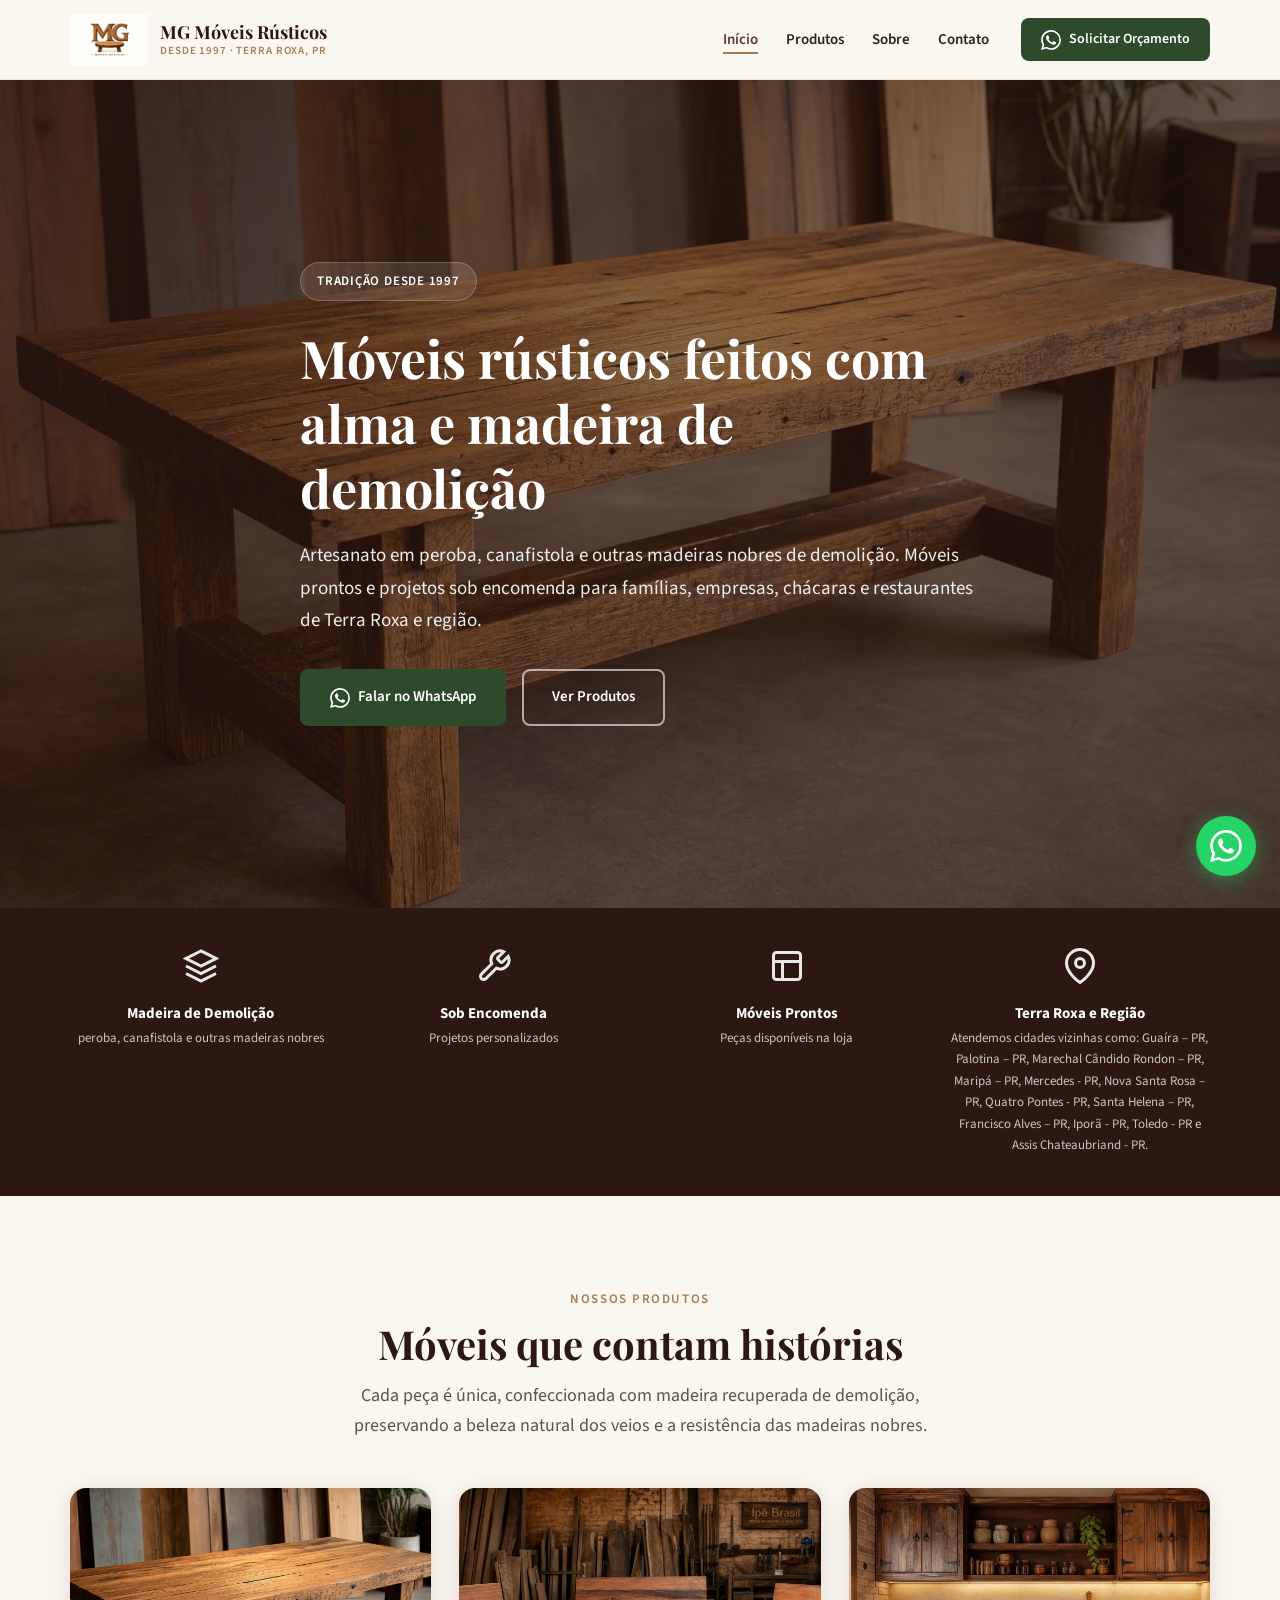
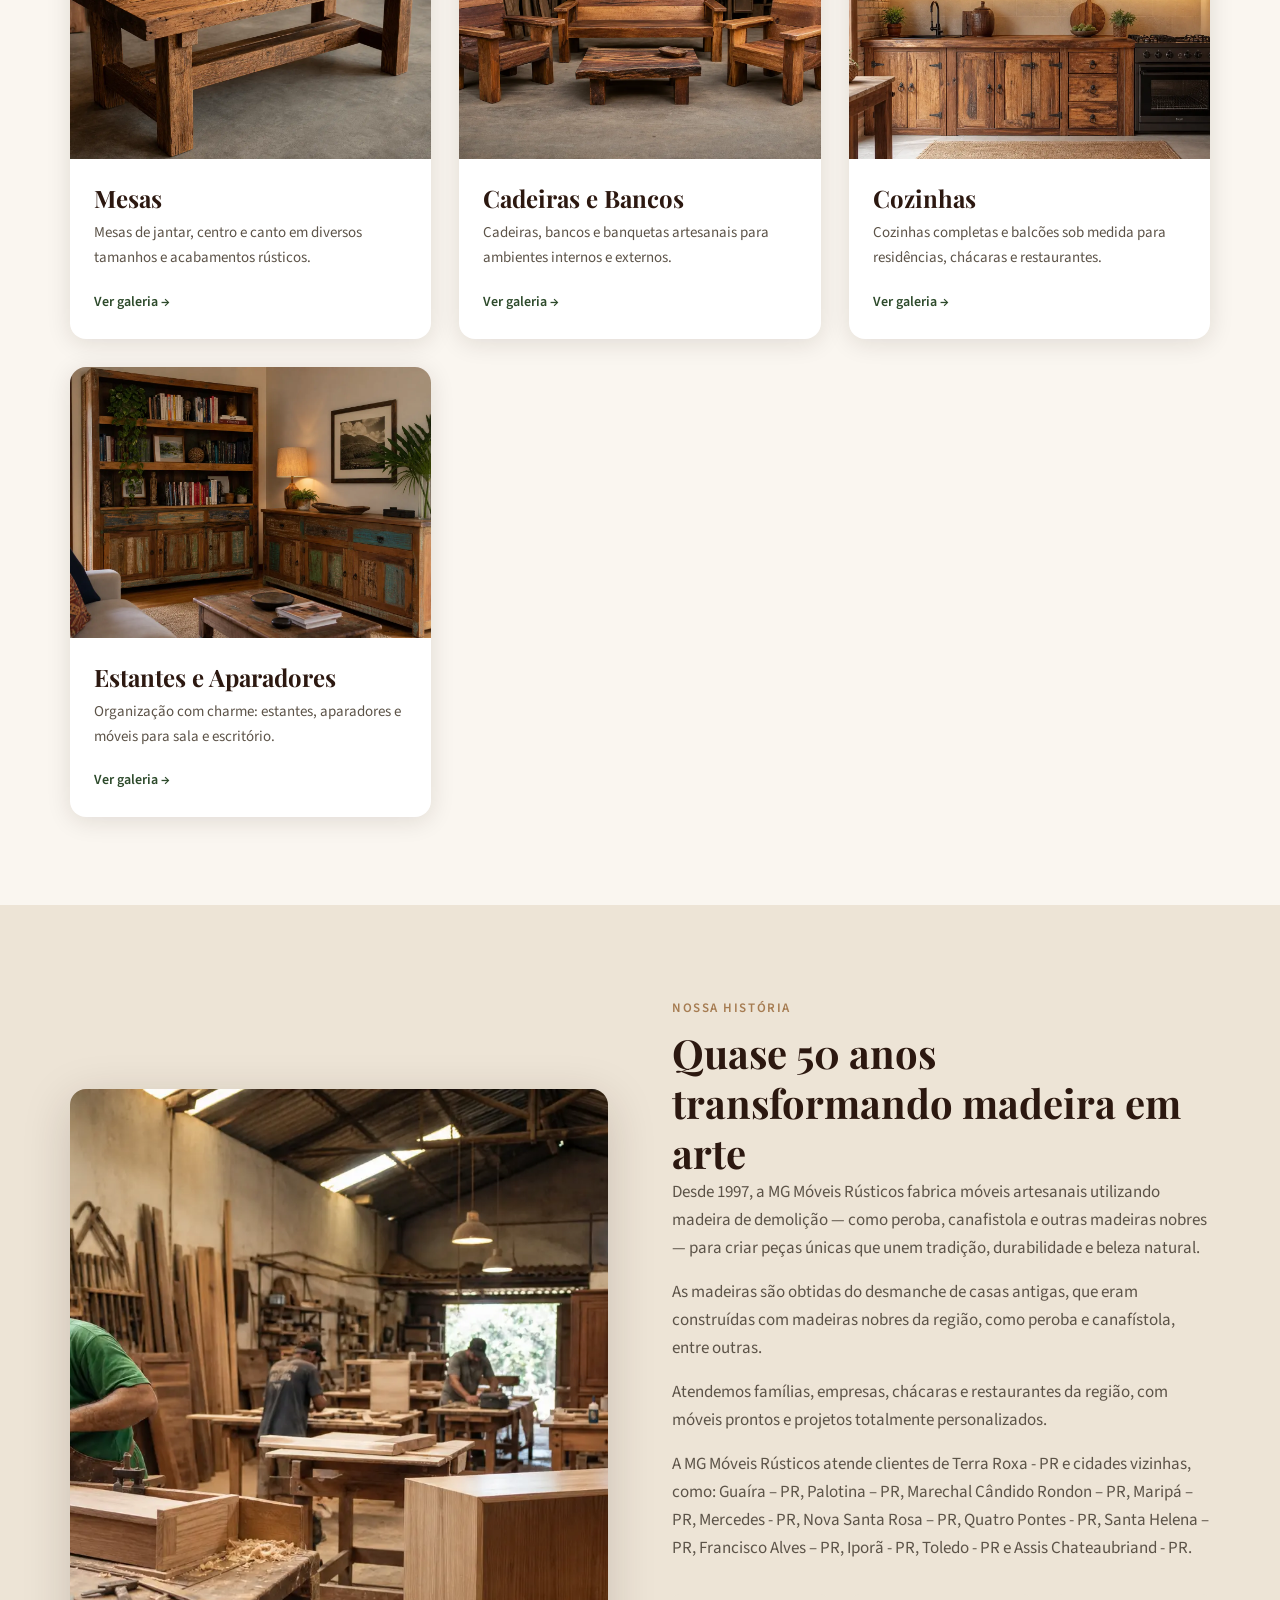
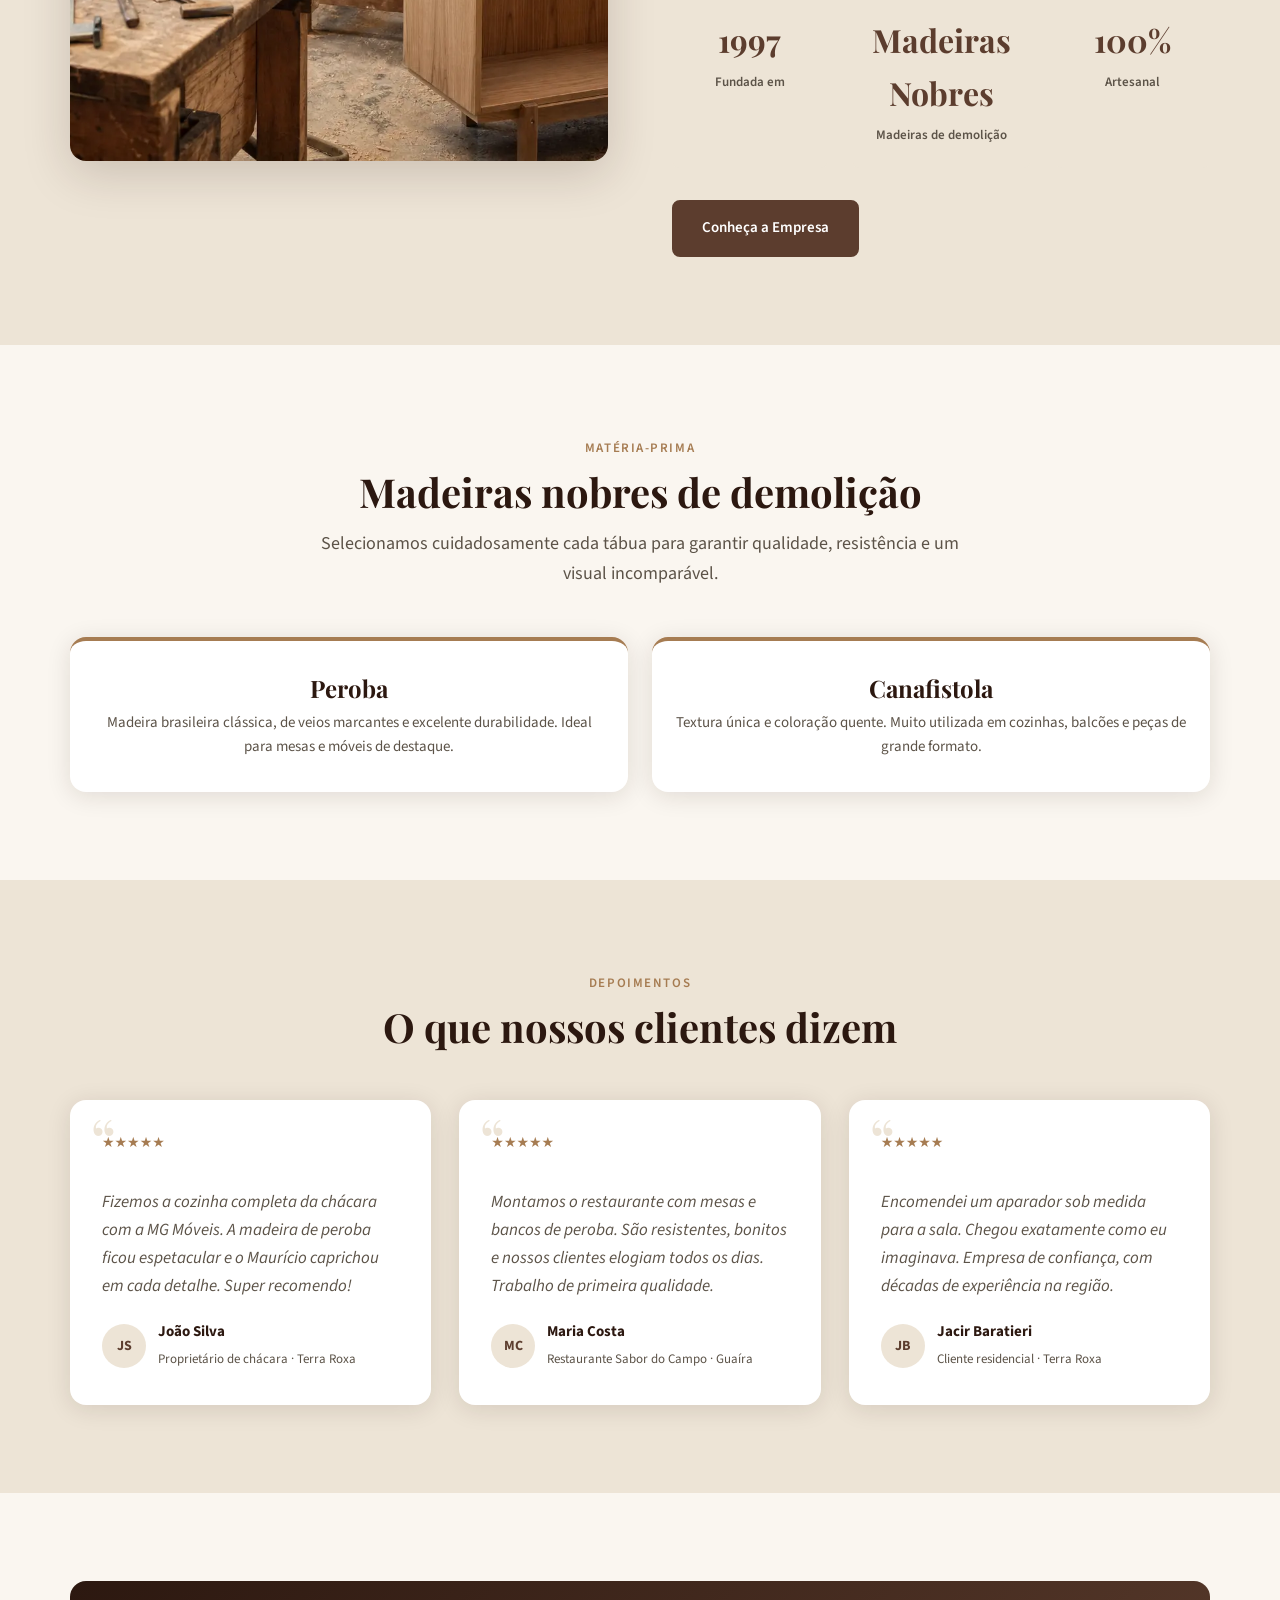
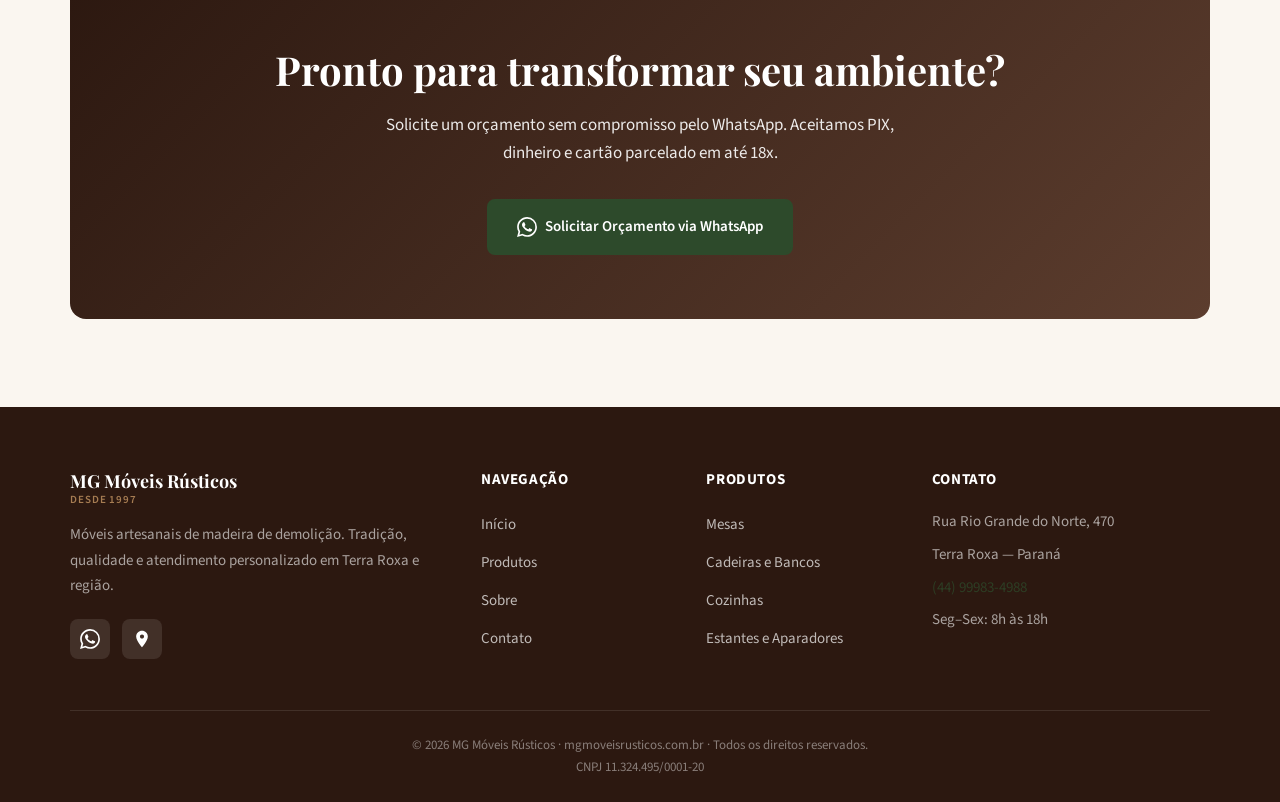
==== index.html @ f63d5f29 "ajustes básicos de configuração" ====
<!DOCTYPE html>
<html lang="pt-BR">

<head>
  <meta charset="UTF-8">
  <meta name="viewport" content="width=device-width, initial-scale=1.0">
  <meta name="description"
    content="MG Móveis Rústicos — Móveis artesanais de madeira de demolição em Terra Roxa, PR. Mesas, cadeiras, cozinhas e móveis sob encomenda desde 1997.">
  <meta name="keywords" content="móveis rústicos, madeira de demolição, Terra Roxa, Paraná, mesas, cadeiras, cozinhas">
  <title>MG Móveis Rústicos | Móveis de Madeira de Demolição em Terra Roxa, PR</title>
  <link rel="preconnect" href="https://fonts.googleapis.com">
  <link rel="preconnect" href="https://fonts.gstatic.com" crossorigin>
  <link
    href="https://fonts.googleapis.com/css2?family=Playfair+Display:wght@700&family=Source+Sans+3:wght@400;600;700&display=swap"
    rel="stylesheet">
  <link rel="icon" type="image/webp" href="images/logo.webp">
  <link rel="stylesheet" href="css/style.css">
</head>

<body>

  <!-- Header -->
  <header class="header">
    <div class="container header-inner">
      <a href="index.html" class="logo">
        <img src="images/logo.webp" alt="MG Móveis Rústicos">
        <div class="logo-text">
          MG Móveis Rústicos
          <span>Desde 1997 · Terra Roxa, PR</span>
        </div>
      </a>
      <button class="menu-toggle" aria-label="Abrir menu">
        <span></span><span></span><span></span>
      </button>
      <nav class="nav">
        <ul class="nav-list">
          <li><a href="index.html" class="active">Início</a></li>
          <li><a href="produtos.html">Produtos</a></li>
          <li><a href="sobre.html">Sobre</a></li>
          <li><a href="contato.html">Contato</a></li>
        </ul>
        <a href="https://wa.me/5544999834988?text=Olá!%20Gostaria%20de%20solicitar%20um%20orçamento." class="nav-cta"
          target="_blank" rel="noopener">
          <svg class="btn-icon" viewBox="0 0 24 24" fill="currentColor">
            <path
              d="M17.472 14.382c-.297-.149-1.758-.867-2.03-.967-.273-.099-.471-.148-.67.15-.197.297-.767.966-.94 1.164-.173.199-.347.223-.644.075-.297-.15-1.255-.463-2.39-1.475-.883-.788-1.48-1.761-1.653-2.059-.173-.297-.018-.458.13-.606.134-.133.298-.347.446-.52.149-.174.198-.298.298-.497.099-.198.05-.371-.025-.52-.075-.149-.669-1.612-.916-2.207-.242-.579-.487-.5-.669-.51-.173-.008-.371-.01-.57-.01-.198 0-.52.074-.792.372-.272.297-1.04 1.016-1.04 2.479 0 1.462 1.065 2.875 1.213 3.074.149.198 2.096 3.2 5.077 4.487.709.306 1.262.489 1.694.625.712.227 1.36.195 1.871.118.571-.085 1.758-.719 2.006-1.413.248-.694.248-1.289.173-1.413-.074-.124-.272-.198-.57-.347m-5.421 7.403h-.004a9.87 9.87 0 01-5.031-1.378l-.361-.214-3.741.982.998-3.648-.235-.374a9.86 9.86 0 01-1.51-5.26c.001-5.45 4.436-9.884 9.888-9.884 2.64 0 5.122 1.03 6.988 2.898a9.825 9.825 0 012.893 6.994c-.003 5.45-4.435 9.884-9.885 9.884m8.413-18.297A11.815 11.815 0 0012.05 0C5.495 0 .16 5.335.157 11.892c0 2.096.547 4.142 1.588 5.945L.057 24l6.305-1.654a11.882 11.882 0 005.683 1.448h.005c6.554 0 11.89-5.335 11.893-11.893a11.821 11.821 0 00-3.48-8.413z" />
          </svg>
          Solicitar Orçamento
        </a>
      </nav>
    </div>
  </header>

  <!-- Hero -->
  <section class="hero">
    <div class="hero-bg">
      <img src="images/mesa-rustica.webp" alt="Mesa rústica de madeira de demolição">
      <div class="hero-overlay"></div>
    </div>
    <div class="container hero-content">
      <div class="hero-badge">Tradição desde 1997</div>
      <h1>Móveis rústicos feitos com alma e madeira de demolição</h1>
      <p>Artesanato em peroba, canafistola e outras madeiras nobres de demolição. Móveis prontos e projetos sob
        encomenda para famílias, empresas, chácaras e restaurantes de Terra Roxa e região.</p>
      <div class="hero-actions">
        <a href="https://wa.me/5544999834988?text=Olá!%20Gostaria%20de%20solicitar%20um%20orçamento."
          class="btn btn-primary" target="_blank" rel="noopener">
          <svg class="btn-icon" viewBox="0 0 24 24" fill="currentColor">
            <path
              d="M17.472 14.382c-.297-.149-1.758-.867-2.03-.967-.273-.099-.471-.148-.67.15-.197.297-.767.966-.94 1.164-.173.199-.347.223-.644.075-.297-.15-1.255-.463-2.39-1.475-.883-.788-1.48-1.761-1.653-2.059-.173-.297-.018-.458.13-.606.134-.133.298-.347.446-.52.149-.174.198-.298.298-.497.099-.198.05-.371-.025-.52-.075-.149-.669-1.612-.916-2.207-.242-.579-.487-.5-.669-.51-.173-.008-.371-.01-.57-.01-.198 0-.52.074-.792.372-.272.297-1.04 1.016-1.04 2.479 0 1.462 1.065 2.875 1.213 3.074.149.198 2.096 3.2 5.077 4.487.709.306 1.262.489 1.694.625.712.227 1.36.195 1.871.118.571-.085 1.758-.719 2.006-1.413.248-.694.248-1.289.173-1.413-.074-.124-.272-.198-.57-.347m-5.421 7.403h-.004a9.87 9.87 0 01-5.031-1.378l-.361-.214-3.741.982.998-3.648-.235-.374a9.86 9.86 0 01-1.51-5.26c.001-5.45 4.436-9.884 9.888-9.884 2.64 0 5.122 1.03 6.988 2.898a9.825 9.825 0 012.893 6.994c-.003 5.45-4.435 9.884-9.885 9.884m8.413-18.297A11.815 11.815 0 0012.05 0C5.495 0 .16 5.335.157 11.892c0 2.096.547 4.142 1.588 5.945L.057 24l6.305-1.654a11.882 11.882 0 005.683 1.448h.005c6.554 0 11.89-5.335 11.893-11.893a11.821 11.821 0 00-3.48-8.413z" />
          </svg>
          Falar no WhatsApp
        </a>
        <a href="produtos.html" class="btn btn-outline">Ver Produtos</a>
      </div>
    </div>
  </section>

  <!-- Features -->
  <section class="features-strip">
    <div class="container features-grid">
      <div class="feature-item">
        <svg viewBox="0 0 24 24" fill="none" stroke="currentColor" stroke-width="2">
          <path d="M12 2L2 7l10 5 10-5-10-5zM2 17l10 5 10-5M2 12l10 5 10-5" />
        </svg>
        <h4>Madeira de Demolição</h4>
        <p>peroba, canafistola e outras madeiras nobres</p>
      </div>
      <div class="feature-item">
        <svg viewBox="0 0 24 24" fill="none" stroke="currentColor" stroke-width="2">
          <path
            d="M14.7 6.3a1 1 0 000 1.4l1.6 1.6a1 1 0 001.4 0l3.77-3.77a6 6 0 01-7.94 7.94l-6.91 6.91a2.12 2.12 0 01-3-3l6.91-6.91a6 6 0 017.94-7.94l-3.76 3.76z" />
        </svg>
        <h4>Sob Encomenda</h4>
        <p>Projetos personalizados</p>
      </div>
      <div class="feature-item">
        <svg viewBox="0 0 24 24" fill="none" stroke="currentColor" stroke-width="2">
          <rect x="3" y="3" width="18" height="18" rx="2" />
          <path d="M3 9h18M9 21V9" />
        </svg>
        <h4>Móveis Prontos</h4>
        <p>Peças disponíveis na loja</p>
      </div>
      <div class="feature-item">
        <svg viewBox="0 0 24 24" fill="none" stroke="currentColor" stroke-width="2">
          <path d="M21 10c0 7-9 13-9 13s-9-6-9-13a9 9 0 0118 0z" />
          <circle cx="12" cy="10" r="3" />
        </svg>
        <h4>Terra Roxa e Região</h4>
        <p>Atendemos cidades vizinhas como:
          Guaíra – PR, Palotina – PR, Marechal Cândido Rondon – PR, Maripá – PR, Mercedes - PR, Nova Santa Rosa – PR,
          Quatro Pontes - PR, Santa Helena – PR, Francisco Alves – PR, Iporã - PR, Toledo - PR e Assis Chateaubriand -
          PR.</p>
      </div>
    </div>
  </section>

  <!-- Produtos destaque -->
  <section class="section">
    <div class="container">
      <div class="section-header fade-in">
        <span class="section-label">Nossos Produtos</span>
        <h2>Móveis que contam histórias</h2>
        <p>Cada peça é única, confeccionada com madeira recuperada de demolição, preservando a beleza natural dos veios
          e a resistência das madeiras nobres.</p>
      </div>
      <div class="cards-grid">
        <article class="card fade-in">
          <div class="card-image">
            <img src="images/mesa-rustica.webp" alt="Mesas rústicas de madeira de demolição">
          </div>
          <div class="card-body">
            <h3>Mesas</h3>
            <p>Mesas de jantar, centro e canto em diversos tamanhos e acabamentos rústicos.</p>
            <a href="produtos.html" class="card-link">Ver galeria →</a>
          </div>
        </article>
        <article class="card fade-in">
          <div class="card-image">
            <img src="images/cadeiras-banco.webp" alt="Cadeiras e bancos rústicos">
          </div>
          <div class="card-body">
            <h3>Cadeiras e Bancos</h3>
            <p>Cadeiras, bancos e banquetas artesanais para ambientes internos e externos.</p>
            <a href="produtos.html" class="card-link">Ver galeria →</a>
          </div>
        </article>
        <article class="card fade-in">
          <div class="card-image">
            <img src="images/cozinha-rustica.webp" alt="Cozinhas rústicas sob medida">
          </div>
          <div class="card-body">
            <h3>Cozinhas</h3>
            <p>Cozinhas completas e balcões sob medida para residências, chácaras e restaurantes.</p>
            <a href="produtos.html" class="card-link">Ver galeria →</a>
          </div>
        </article>
        <article class="card fade-in">
          <div class="card-image">
            <img src="images/estante-aparador.webp" alt="Estantes e aparadores rústicos">
          </div>
          <div class="card-body">
            <h3>Estantes e Aparadores</h3>
            <p>Organização com charme: estantes, aparadores e móveis para sala e escritório.</p>
            <a href="produtos.html" class="card-link">Ver galeria →</a>
          </div>
        </article>
      </div>
    </div>
  </section>

  <!-- Sobre preview -->
  <section class="section bg-cream">
    <div class="container about-preview">
      <div class="about-preview-image fade-in">
        <img src="images/oficina.webp" alt="Oficina MG Móveis Rústicos">
      </div>
      <div class="about-preview-content fade-in">
        <span class="section-label">Nossa História</span>
        <h2>Quase 50 anos transformando madeira em arte</h2>
        <p>Desde 1997, a MG Móveis Rústicos fabrica móveis artesanais utilizando madeira de
          demolição — como peroba, canafistola e outras madeiras nobres — para criar peças únicas que unem
          tradição, durabilidade e beleza natural.</p>
        <p>As madeiras são obtidas do desmanche de casas antigas, que eram construídas com madeiras nobres da região,
          como peroba e canafístola, entre outras.</p>
        <p>Atendemos famílias, empresas, chácaras e restaurantes da região, com móveis prontos e projetos totalmente
          personalizados.</p>
        <p>A MG Móveis Rústicos atende clientes de Terra Roxa - PR e cidades vizinhas, como:
          Guaíra – PR, Palotina – PR, Marechal Cândido Rondon – PR, Maripá – PR, Mercedes - PR, Nova Santa Rosa – PR,
          Quatro Pontes - PR, Santa Helena – PR, Francisco Alves – PR, Iporã - PR, Toledo - PR e Assis Chateaubriand -
          PR.
        </p>

        <div class="about-stats">
          <div class="stat">
            <span class="stat-number">1997</span>
            <span class="stat-label">Fundada em</span>
          </div>
          <div class="stat">
            <span class="stat-number">Madeiras Nobres</span>
            <span class="stat-label">Madeiras de demolição</span>
          </div>
          <div class="stat">
            <span class="stat-number">100%</span>
            <span class="stat-label">Artesanal</span>
          </div>
        </div>
        <a href="sobre.html" class="btn btn-wood">Conheça a Empresa</a>
      </div>
    </div>
  </section>

  <!-- Madeiras -->
  <section class="section">
    <div class="container">
      <div class="section-header fade-in">
        <span class="section-label">Matéria-prima</span>
        <h2>Madeiras nobres de demolição</h2>
        <p>Selecionamos cuidadosamente cada tábua para garantir qualidade, resistência e um visual incomparável.</p>
      </div>
      <div class="woods-grid fade-in">
        <div class="wood-card">
          <h3>Peroba</h3>
          <p>Madeira brasileira clássica, de veios marcantes e excelente durabilidade. Ideal para mesas e móveis de
            destaque.</p>
        </div>
        
        <div class="wood-card">
          <h3>Canafistola</h3>
          <p>Textura única e coloração quente. Muito utilizada em cozinhas, balcões e peças de grande formato.</p>
        </div>
      </div>
    </div>
  </section>

  <!-- Depoimentos -->
  <section class="section bg-cream">
    <div class="container">
      <div class="section-header fade-in">
        <span class="section-label">Depoimentos</span>
        <h2>O que nossos clientes dizem</h2>
      </div>
      <div class="testimonials-grid">
        <blockquote class="testimonial fade-in">
          <div class="testimonial-stars">★★★★★</div>
          <p>Fizemos a cozinha completa da chácara com a MG Móveis. A madeira de peroba ficou espetacular e o Maurício
            caprichou em cada detalhe. Super recomendo!</p>
          <footer class="testimonial-author">
            <div class="testimonial-avatar">JS</div>
            <div class="testimonial-info">
              <strong>João Silva</strong>
              <span>Proprietário de chácara · Terra Roxa</span>
            </div>
          </footer>
        </blockquote>
        <blockquote class="testimonial fade-in">
          <div class="testimonial-stars">★★★★★</div>
          <p>Montamos o restaurante com mesas e bancos de peroba. São resistentes, bonitos e nossos clientes elogiam todos
            os dias. Trabalho de primeira qualidade.</p>
          <footer class="testimonial-author">
            <div class="testimonial-avatar">MC</div>
            <div class="testimonial-info">
              <strong>Maria Costa</strong>
              <span>Restaurante Sabor do Campo · Guaíra</span>
            </div>
          </footer>
        </blockquote>
        <blockquote class="testimonial fade-in">
          <div class="testimonial-stars">★★★★★</div>
          <p>Encomendei um aparador sob medida para a sala. Chegou exatamente como eu imaginava. Empresa de confiança,
            com décadas de experiência na região.</p>
          <footer class="testimonial-author">
            <div class="testimonial-avatar">JB</div>
            <div class="testimonial-info">
              <strong>Jacir Baratieri</strong>
              <span>Cliente residencial · Terra Roxa</span>
            </div>
          </footer>
        </blockquote>
      </div>
    </div>
  </section>

  <!-- CTA -->
  <section class="section">
    <div class="container">
      <div class="cta-banner fade-in">
        <h2>Pronto para transformar seu ambiente?</h2>
        <p>Solicite um orçamento sem compromisso pelo WhatsApp. Aceitamos PIX, dinheiro e cartão parcelado em até 18x.
        </p>
        <a href="https://wa.me/5544999834988?text=Olá!%20Gostaria%20de%20solicitar%20um%20orçamento."
          class="btn btn-primary" target="_blank" rel="noopener"
          data-whatsapp-message="Olá! Gostaria de solicitar um orçamento.">
          <svg class="btn-icon" viewBox="0 0 24 24" fill="currentColor">
            <path
              d="M17.472 14.382c-.297-.149-1.758-.867-2.03-.967-.273-.099-.471-.148-.67.15-.197.297-.767.966-.94 1.164-.173.199-.347.223-.644.075-.297-.15-1.255-.463-2.39-1.475-.883-.788-1.48-1.761-1.653-2.059-.173-.297-.018-.458.13-.606.134-.133.298-.347.446-.52.149-.174.198-.298.298-.497.099-.198.05-.371-.025-.52-.075-.149-.669-1.612-.916-2.207-.242-.579-.487-.5-.669-.51-.173-.008-.371-.01-.57-.01-.198 0-.52.074-.792.372-.272.297-1.04 1.016-1.04 2.479 0 1.462 1.065 2.875 1.213 3.074.149.198 2.096 3.2 5.077 4.487.709.306 1.262.489 1.694.625.712.227 1.36.195 1.871.118.571-.085 1.758-.719 2.006-1.413.248-.694.248-1.289.173-1.413-.074-.124-.272-.198-.57-.347m-5.421 7.403h-.004a9.87 9.87 0 01-5.031-1.378l-.361-.214-3.741.982.998-3.648-.235-.374a9.86 9.86 0 01-1.51-5.26c.001-5.45 4.436-9.884 9.888-9.884 2.64 0 5.122 1.03 6.988 2.898a9.825 9.825 0 012.893 6.994c-.003 5.45-4.435 9.884-9.885 9.884m8.413-18.297A11.815 11.815 0 0012.05 0C5.495 0 .16 5.335.157 11.892c0 2.096.547 4.142 1.588 5.945L.057 24l6.305-1.654a11.882 11.882 0 005.683 1.448h.005c6.554 0 11.89-5.335 11.893-11.893a11.821 11.821 0 00-3.48-8.413z" />
          </svg>
          Solicitar Orçamento via WhatsApp
        </a>
      </div>
    </div>
  </section>

  <!-- Footer -->
  <footer class="footer">
    <div class="container">
      <div class="footer-grid">
        <div class="footer-brand">
          <div class="logo-text">
            MG Móveis Rústicos
            <span>Desde 1997</span>
          </div>
          <p>Móveis artesanais de madeira de demolição. Tradição, qualidade e atendimento personalizado em Terra Roxa e
            região.</p>
          <div class="footer-social">
            <a href="https://wa.me/5544999834988" target="_blank" rel="noopener" aria-label="WhatsApp">
              <svg viewBox="0 0 24 24">
                <path
                  d="M17.472 14.382c-.297-.149-1.758-.867-2.03-.967-.273-.099-.471-.148-.67.15-.197.297-.767.966-.94 1.164-.173.199-.347.223-.644.075-.297-.15-1.255-.463-2.39-1.475-.883-.788-1.48-1.761-1.653-2.059-.173-.297-.018-.458.13-.606.134-.133.298-.347.446-.52.149-.174.198-.298.298-.497.099-.198.05-.371-.025-.52-.075-.149-.669-1.612-.916-2.207-.242-.579-.487-.5-.669-.51-.173-.008-.371-.01-.57-.01-.198 0-.52.074-.792.372-.272.297-1.04 1.016-1.04 2.479 0 1.462 1.065 2.875 1.213 3.074.149.198 2.096 3.2 5.077 4.487.709.306 1.262.489 1.694.625.712.227 1.36.195 1.871.118.571-.085 1.758-.719 2.006-1.413.248-.694.248-1.289.173-1.413-.074-.124-.272-.198-.57-.347m-5.421 7.403h-.004a9.87 9.87 0 01-5.031-1.378l-.361-.214-3.741.982.998-3.648-.235-.374a9.86 9.86 0 01-1.51-5.26c.001-5.45 4.436-9.884 9.888-9.884 2.64 0 5.122 1.03 6.988 2.898a9.825 9.825 0 012.893 6.994c-.003 5.45-4.435 9.884-9.885 9.884m8.413-18.297A11.815 11.815 0 0012.05 0C5.495 0 .16 5.335.157 11.892c0 2.096.547 4.142 1.588 5.945L.057 24l6.305-1.654a11.882 11.882 0 005.683 1.448h.005c6.554 0 11.89-5.335 11.893-11.893a11.821 11.821 0 00-3.48-8.413z" />
              </svg>
            </a>
            <a href="https://www.google.com/maps/search/?api=1&query=Rua+Rio+Grande+do+Norte+470+Terra Roxa+Paraná"
              target="_blank" rel="noopener" aria-label="Google Maps">
              <svg viewBox="0 0 24 24">
                <path
                  d="M12 2C8.13 2 5 5.13 5 9c0 5.25 7 13 7 13s7-7.75 7-13c0-3.87-3.13-7-7-7zm0 9.5c-1.38 0-2.5-1.12-2.5-2.5s1.12-2.5 2.5-2.5 2.5 1.12 2.5 2.5-1.12 2.5-2.5 2.5z" />
              </svg>
            </a>
          </div>
        </div>
        <div>
          <h4>Navegação</h4>
          <ul class="footer-links">
            <li><a href="index.html">Início</a></li>
            <li><a href="produtos.html">Produtos</a></li>
            <li><a href="sobre.html">Sobre</a></li>
            <li><a href="contato.html">Contato</a></li>
          </ul>
        </div>
        <div>
          <h4>Produtos</h4>
          <ul class="footer-links">
            <li><a href="produtos.html">Mesas</a></li>
            <li><a href="produtos.html">Cadeiras e Bancos</a></li>
            <li><a href="produtos.html">Cozinhas</a></li>
            <li><a href="produtos.html">Estantes e Aparadores</a></li>
          </ul>
        </div>
        <div class="footer-contact">
          <h4>Contato</h4>
          <p>Rua Rio Grande do Norte, 470</p>
          <p>Terra Roxa — Paraná</p>
          <p><a href="https://wa.me/5544999834988">(44) 99983-4988</a></p>
          <p>Seg–Sex: 8h às 18h</p>
        </div>
      </div>
      <div class="footer-bottom">
        <p>&copy; <span id="current-year">2026</span> MG Móveis Rústicos · mgmoveisrusticos.com.br · Todos os direitos
          reservados.</p>
        <p>CNPJ 11.324.495/0001-20</p>

      </div>
    </div>
  </footer>

  <!-- WhatsApp Float -->
  <a href="https://wa.me/5544999834988?text=Olá!%20Gostaria%20de%20solicitar%20um%20orçamento." class="whatsapp-float"
    target="_blank" rel="noopener" aria-label="Fale conosco pelo WhatsApp">
    <svg viewBox="0 0 24 24">
      <path
        d="M17.472 14.382c-.297-.149-1.758-.867-2.03-.967-.273-.099-.471-.148-.67.15-.197.297-.767.966-.94 1.164-.173.199-.347.223-.644.075-.297-.15-1.255-.463-2.39-1.475-.883-.788-1.48-1.761-1.653-2.059-.173-.297-.018-.458.13-.606.134-.133.298-.347.446-.52.149-.174.198-.298.298-.497.099-.198.05-.371-.025-.52-.075-.149-.669-1.612-.916-2.207-.242-.579-.487-.5-.669-.51-.173-.008-.371-.01-.57-.01-.198 0-.52.074-.792.372-.272.297-1.04 1.016-1.04 2.479 0 1.462 1.065 2.875 1.213 3.074.149.198 2.096 3.2 5.077 4.487.709.306 1.262.489 1.694.625.712.227 1.36.195 1.871.118.571-.085 1.758-.719 2.006-1.413.248-.694.248-1.289.173-1.413-.074-.124-.272-.198-.57-.347m-5.421 7.403h-.004a9.87 9.87 0 01-5.031-1.378l-.361-.214-3.741.982.998-3.648-.235-.374a9.86 9.86 0 01-1.51-5.26c.001-5.45 4.436-9.884 9.888-9.884 2.64 0 5.122 1.03 6.988 2.898a9.825 9.825 0 012.893 6.994c-.003 5.45-4.435 9.884-9.885 9.884m8.413-18.297A11.815 11.815 0 0012.05 0C5.495 0 .16 5.335.157 11.892c0 2.096.547 4.142 1.588 5.945L.057 24l6.305-1.654a11.882 11.882 0 005.683 1.448h.005c6.554 0 11.89-5.335 11.893-11.893a11.821 11.821 0 00-3.48-8.413z" />
    </svg>
  </a>

  <script src="js/main.js"></script>
</body>

</html>
---- css/style.css ----
/* MG Móveis Rústicos — Estilos globais */

:root {
  --wood-dark: #2c1810;
  --wood-medium: #5c3d2e;
  --wood-light: #8b6914;
  --wood-accent: #a67c52;
  --cream: #faf6f0;
  --cream-dark: #ede4d6;
  --forest: #2d4a2b;
  --forest-light: #4a7c47;
  --text: #2c2416;
  --text-muted: #5c5348;
  --white: #ffffff;
  --shadow: 0 4px 24px rgba(44, 24, 16, 0.12);
  --shadow-lg: 0 12px 48px rgba(44, 24, 16, 0.18);
  --radius: 8px;
  --radius-lg: 16px;
  --transition: 0.3s ease;
  --header-height: 80px;
}

*,
*::before,
*::after {
  box-sizing: border-box;
  margin: 0;
  padding: 0;
}

html {
  scroll-behavior: smooth;
}

body {
  font-family: "Source Sans 3", system-ui, sans-serif;
  font-size: 1.0625rem;
  line-height: 1.65;
  color: var(--text);
  background: var(--cream);
}

img {
  max-width: 100%;
  height: auto;
  display: block;
}

a {
  color: var(--forest);
  text-decoration: none;
  transition: color var(--transition);
}

a:hover {
  color: var(--forest-light);
}

h1, h2, h3, h4 {
  font-family: "Playfair Display", Georgia, serif;
  font-weight: 700;
  line-height: 1.25;
  color: var(--wood-dark);
}

h1 { font-size: clamp(2rem, 5vw, 3.25rem); }
h2 { font-size: clamp(1.75rem, 4vw, 2.5rem); }
h3 { font-size: clamp(1.25rem, 2.5vw, 1.5rem); }

.container {
  width: min(1140px, 92%);
  margin-inline: auto;
}

.section {
  padding: clamp(3rem, 8vw, 5.5rem) 0;
}

.section-header {
  text-align: center;
  max-width: 640px;
  margin: 0 auto 3rem;
}

.section-header p {
  color: var(--text-muted);
  margin-top: 0.75rem;
  font-size: 1.125rem;
}

.section-label {
  display: inline-block;
  font-size: 0.8125rem;
  font-weight: 600;
  letter-spacing: 0.12em;
  text-transform: uppercase;
  color: var(--wood-accent);
  margin-bottom: 0.5rem;
}

/* Header */
.header {
  position: fixed;
  top: 0;
  left: 0;
  right: 0;
  z-index: 1000;
  height: var(--header-height);
  background: rgba(250, 246, 240, 0.95);
  backdrop-filter: blur(12px);
  border-bottom: 1px solid var(--cream-dark);
  transition: box-shadow var(--transition);
}

.header.scrolled {
  box-shadow: var(--shadow);
}

.header-inner {
  display: flex;
  align-items: center;
  justify-content: space-between;
  height: 100%;
}

.logo {
  display: flex;
  align-items: center;
  gap: 0.75rem;
}

.logo img {
  height: 52px;
  width: auto;
}

.logo-text {
  font-family: "Playfair Display", Georgia, serif;
  font-size: 1.125rem;
  font-weight: 700;
  color: var(--wood-dark);
  line-height: 1.2;
}

.logo-text span {
  display: block;
  font-family: "Source Sans 3", sans-serif;
  font-size: 0.6875rem;
  font-weight: 600;
  letter-spacing: 0.08em;
  text-transform: uppercase;
  color: var(--wood-accent);
}

.nav {
  display: flex;
  align-items: center;
  gap: 2rem;
}

.nav-list {
  display: flex;
  list-style: none;
  gap: 1.75rem;
}

.nav-list a {
  font-weight: 600;
  font-size: 0.9375rem;
  color: var(--text);
  position: relative;
}

.nav-list a::after {
  content: "";
  position: absolute;
  bottom: -4px;
  left: 0;
  width: 0;
  height: 2px;
  background: var(--wood-accent);
  transition: width var(--transition);
}

.nav-list a:hover::after,
.nav-list a.active::after {
  width: 100%;
}

.nav-list a.active {
  color: var(--wood-medium);
}

.nav-cta {
  display: inline-flex;
  align-items: center;
  gap: 0.5rem;
  padding: 0.625rem 1.25rem;
  background: var(--forest);
  color: var(--white) !important;
  border-radius: var(--radius);
  font-weight: 600;
  font-size: 0.875rem;
  transition: background var(--transition), transform var(--transition);
}

.nav-cta:hover {
  background: var(--forest-light);
  transform: translateY(-1px);
  color: var(--white) !important;
}

.menu-toggle {
  display: none;
  flex-direction: column;
  gap: 5px;
  background: none;
  border: none;
  cursor: pointer;
  padding: 0.5rem;
}

.menu-toggle span {
  display: block;
  width: 24px;
  height: 2px;
  background: var(--wood-dark);
  transition: var(--transition);
}

.menu-toggle.active span:nth-child(1) {
  transform: rotate(45deg) translate(5px, 5px);
}

.menu-toggle.active span:nth-child(2) {
  opacity: 0;
}

.menu-toggle.active span:nth-child(3) {
  transform: rotate(-45deg) translate(5px, -5px);
}

/* Hero */
.hero {
  position: relative;
  min-height: 92vh;
  display: flex;
  align-items: center;
  margin-top: var(--header-height);
  overflow: hidden;
}

.hero-bg {
  position: absolute;
  inset: 0;
  z-index: 0;
}

.hero-bg img {
  width: 100%;
  height: 100%;
  object-fit: cover;
}

.hero-overlay {
  position: absolute;
  inset: 0;
  background: linear-gradient(
    135deg,
    rgba(44, 24, 16, 0.82) 0%,
    rgba(44, 24, 16, 0.55) 50%,
    rgba(44, 24, 16, 0.7) 100%
  );
}

.hero-content {
  position: relative;
  z-index: 1;
  color: var(--white);
  max-width: 680px;
  padding: 4rem 0;
}

.hero-badge {
  display: inline-flex;
  align-items: center;
  gap: 0.5rem;
  padding: 0.5rem 1rem;
  background: rgba(255, 255, 255, 0.12);
  border: 1px solid rgba(255, 255, 255, 0.2);
  border-radius: 999px;
  font-size: 0.8125rem;
  font-weight: 600;
  letter-spacing: 0.06em;
  text-transform: uppercase;
  margin-bottom: 1.5rem;
}

.hero h1 {
  color: var(--white);
  margin-bottom: 1.25rem;
}

.hero p {
  font-size: 1.1875rem;
  opacity: 0.92;
  margin-bottom: 2rem;
  line-height: 1.7;
}

.hero-actions {
  display: flex;
  flex-wrap: wrap;
  gap: 1rem;
}

/* Buttons */
.btn {
  display: inline-flex;
  align-items: center;
  justify-content: center;
  gap: 0.5rem;
  padding: 0.875rem 1.75rem;
  font-family: inherit;
  font-size: 0.9375rem;
  font-weight: 600;
  border-radius: var(--radius);
  border: 2px solid transparent;
  cursor: pointer;
  transition: all var(--transition);
  text-decoration: none;
}

.btn-primary {
  background: var(--forest);
  color: var(--white);
  border-color: var(--forest);
}

.btn-primary:hover {
  background: var(--forest-light);
  border-color: var(--forest-light);
  color: var(--white);
  transform: translateY(-2px);
  box-shadow: var(--shadow);
}

.btn-outline {
  background: transparent;
  color: var(--white);
  border-color: rgba(255, 255, 255, 0.6);
}

.btn-outline:hover {
  background: rgba(255, 255, 255, 0.12);
  border-color: var(--white);
  color: var(--white);
}

.btn-wood {
  background: var(--wood-medium);
  color: var(--white);
  border-color: var(--wood-medium);
}

.btn-wood:hover {
  background: var(--wood-dark);
  border-color: var(--wood-dark);
  color: var(--white);
}

.btn-icon {
  width: 20px;
  height: 20px;
  flex-shrink: 0;
}

/* Features strip */
.features-strip {
  background: var(--wood-dark);
  color: var(--white);
  padding: 2.5rem 0;
}

.features-grid {
  display: grid;
  grid-template-columns: repeat(4, 1fr);
  gap: 2rem;
}

.feature-item {
  text-align: center;
}

.feature-item svg {
  width: 36px;
  height: 36px;
  margin: 0 auto 0.75rem;
  opacity: 0.9;
}

.feature-item h4 {
  color: var(--white);
  font-family: "Source Sans 3", sans-serif;
  font-size: 0.9375rem;
  font-weight: 700;
  margin-bottom: 0.25rem;
}

.feature-item p {
  font-size: 0.8125rem;
  opacity: 0.75;
}

/* Cards grid */
.cards-grid {
  display: grid;
  grid-template-columns: repeat(auto-fill, minmax(280px, 1fr));
  gap: 1.75rem;
}

.card {
  background: var(--white);
  border-radius: var(--radius-lg);
  overflow: hidden;
  box-shadow: var(--shadow);
  transition: transform var(--transition), box-shadow var(--transition);
}

.card:hover {
  transform: translateY(-6px);
  box-shadow: var(--shadow-lg);
}

.card-image {
  aspect-ratio: 4/3;
  overflow: hidden;
}

.card-image img {
  width: 100%;
  height: 100%;
  object-fit: cover;
  transition: transform 0.5s ease;
}

.card:hover .card-image img {
  transform: scale(1.06);
}

.card-body {
  padding: 1.5rem;
}

.card-body h3 {
  margin-bottom: 0.5rem;
}

.card-body p {
  color: var(--text-muted);
  font-size: 0.9375rem;
  margin-bottom: 1rem;
}

.card-link {
  display: inline-flex;
  align-items: center;
  gap: 0.375rem;
  font-weight: 600;
  font-size: 0.875rem;
}

/* About preview */
.about-preview {
  display: grid;
  grid-template-columns: 1fr 1fr;
  gap: 4rem;
  align-items: center;
}

.about-preview-image {
  border-radius: var(--radius-lg);
  overflow: hidden;
  box-shadow: var(--shadow-lg);
}

.about-preview-image img {
  width: 100%;
  aspect-ratio: 4/5;
  object-fit: cover;
}

.about-preview-content p {
  color: var(--text-muted);
  margin-bottom: 1rem;
}

.about-stats {
  display: grid;
  grid-template-columns: repeat(3, 1fr);
  gap: 1.5rem;
  margin: 2rem 0;
}

.stat {
  text-align: center;
  padding: 1.25rem;
  background: var(--cream-dark);
  border-radius: var(--radius);
}

.stat-number {
  font-family: "Playfair Display", Georgia, serif;
  font-size: 2rem;
  font-weight: 700;
  color: var(--wood-medium);
  display: block;
}

.stat-label {
  font-size: 0.8125rem;
  color: var(--text-muted);
  font-weight: 600;
}

/* Woods section */
.woods-grid {
  display: grid;
  grid-template-columns: repeat(2, 1fr);
  gap: 1.5rem;
}

.wood-card {
  text-align: center;
  padding: 2rem 1.5rem;
  background: var(--white);
  border-radius: var(--radius-lg);
  box-shadow: var(--shadow);
  border-top: 4px solid var(--wood-accent);
}

.wood-card h3 {
  margin-bottom: 0.5rem;
}

.wood-card p {
  color: var(--text-muted);
  font-size: 0.9375rem;
}

/* Testimonials */
.testimonials-grid {
  display: grid;
  grid-template-columns: repeat(3, 1fr);
  gap: 1.75rem;
}

.testimonial {
  background: var(--white);
  padding: 2rem;
  border-radius: var(--radius-lg);
  box-shadow: var(--shadow);
  position: relative;
}

.testimonial::before {
  content: "\201C";
  font-family: "Playfair Display", Georgia, serif;
  font-size: 4rem;
  color: var(--cream-dark);
  position: absolute;
  top: 0.5rem;
  left: 1.25rem;
  line-height: 1;
}

.testimonial p {
  color: var(--text-muted);
  font-style: italic;
  margin-bottom: 1.25rem;
  padding-top: 1.5rem;
}

.testimonial-author {
  display: flex;
  align-items: center;
  gap: 0.75rem;
}

.testimonial-avatar {
  width: 44px;
  height: 44px;
  border-radius: 50%;
  background: var(--cream-dark);
  display: flex;
  align-items: center;
  justify-content: center;
  font-weight: 700;
  color: var(--wood-medium);
  font-size: 0.875rem;
}

.testimonial-info strong {
  display: block;
  font-size: 0.9375rem;
  color: var(--wood-dark);
}

.testimonial-info span {
  font-size: 0.8125rem;
  color: var(--text-muted);
}

.testimonial-stars {
  color: var(--wood-accent);
  font-size: 0.875rem;
  margin-bottom: 0.5rem;
}

/* CTA banner */
.cta-banner {
  background: linear-gradient(135deg, var(--wood-dark) 0%, var(--wood-medium) 100%);
  color: var(--white);
  text-align: center;
  padding: 4rem 2rem;
  border-radius: var(--radius-lg);
}

.cta-banner h2 {
  color: var(--white);
  margin-bottom: 1rem;
}

.cta-banner p {
  opacity: 0.9;
  max-width: 520px;
  margin: 0 auto 2rem;
  font-size: 1.0625rem;
}

/* Page hero (inner pages) */
.page-hero {
  margin-top: var(--header-height);
  padding: clamp(3rem, 8vw, 5rem) 0;
  background: linear-gradient(135deg, var(--wood-dark) 0%, var(--wood-medium) 100%);
  color: var(--white);
  text-align: center;
}

.page-hero h1 {
  color: var(--white);
  margin-bottom: 0.75rem;
}

.page-hero p {
  opacity: 0.88;
  font-size: 1.125rem;
  max-width: 560px;
  margin: 0 auto;
}

.breadcrumb {
  display: flex;
  justify-content: center;
  gap: 0.5rem;
  font-size: 0.875rem;
  margin-bottom: 1rem;
  opacity: 0.75;
}

.breadcrumb a {
  color: var(--white);
  opacity: 0.85;
}

.breadcrumb a:hover {
  opacity: 1;
}

/* Gallery */
.gallery-filters {
  display: flex;
  flex-wrap: wrap;
  justify-content: center;
  gap: 0.75rem;
  margin-bottom: 2.5rem;
}

.filter-btn {
  padding: 0.5rem 1.25rem;
  background: var(--white);
  border: 2px solid var(--cream-dark);
  border-radius: 999px;
  font-family: inherit;
  font-size: 0.875rem;
  font-weight: 600;
  color: var(--text-muted);
  cursor: pointer;
  transition: all var(--transition);
}

.filter-btn:hover,
.filter-btn.active {
  background: var(--forest);
  border-color: var(--forest);
  color: var(--white);
}

.gallery-grid {
  display: grid;
  grid-template-columns: repeat(auto-fill, minmax(300px, 1fr));
  gap: 1.5rem;
}

.gallery-item {
  position: relative;
  border-radius: var(--radius-lg);
  overflow: hidden;
  aspect-ratio: 4/3;
  cursor: pointer;
}

.gallery-item img {
  width: 100%;
  height: 100%;
  object-fit: cover;
  transition: transform 0.5s ease;
}

.gallery-item:hover img {
  transform: scale(1.08);
}

.gallery-overlay {
  position: absolute;
  inset: 0;
  background: linear-gradient(to top, rgba(44, 24, 16, 0.85) 0%, transparent 60%);
  display: flex;
  flex-direction: column;
  justify-content: flex-end;
  padding: 1.5rem;
  opacity: 0;
  transition: opacity var(--transition);
}

.gallery-item:hover .gallery-overlay {
  opacity: 1;
}

.gallery-overlay h3 {
  color: var(--white);
  font-size: 1.125rem;
  margin-bottom: 0.25rem;
}

.gallery-overlay p {
  color: rgba(255, 255, 255, 0.8);
  font-size: 0.8125rem;
}

.gallery-item.hidden {
  display: none;
}

/* Lightbox */
.lightbox {
  position: fixed;
  inset: 0;
  z-index: 2000;
  background: rgba(0, 0, 0, 0.92);
  display: flex;
  align-items: center;
  justify-content: center;
  padding: 2rem;
  opacity: 0;
  visibility: hidden;
  transition: all var(--transition);
}

.lightbox.active {
  opacity: 1;
  visibility: visible;
}

.lightbox-content {
  max-width: 900px;
  width: 100%;
  text-align: center;
}

.lightbox-content img {
  max-height: 75vh;
  margin: 0 auto 1rem;
  border-radius: var(--radius);
}

.lightbox-content h3 {
  color: var(--white);
  margin-bottom: 0.5rem;
}

.lightbox-content p {
  color: rgba(255, 255, 255, 0.75);
  margin-bottom: 1.5rem;
}

.lightbox-close {
  position: absolute;
  top: 1.5rem;
  right: 1.5rem;
  background: none;
  border: none;
  color: var(--white);
  font-size: 2rem;
  cursor: pointer;
  line-height: 1;
  opacity: 0.7;
  transition: opacity var(--transition);
}

.lightbox-close:hover {
  opacity: 1;
}

/* About page */
.about-timeline {
  position: relative;
  padding-left: 2rem;
  border-left: 3px solid var(--cream-dark);
  max-width: 640px;
  margin: 0 auto;
}

.timeline-item {
  position: relative;
  padding-bottom: 2.5rem;
}

.timeline-item::before {
  content: "";
  position: absolute;
  left: -2rem;
  top: 0.25rem;
  width: 14px;
  height: 14px;
  background: var(--forest);
  border-radius: 50%;
  transform: translateX(-5.5px);
}

.timeline-item h3 {
  margin-bottom: 0.5rem;
}

.timeline-item p {
  color: var(--text-muted);
}

.owner-section {
  display: grid;
  grid-template-columns: 320px 1fr;
  gap: 3rem;
  align-items: start;
}

.owner-photo {
  border-radius: var(--radius-lg);
  overflow: hidden;
  box-shadow: var(--shadow-lg);
}

.owner-photo img {
  width: 100%;
  aspect-ratio: 3/4;
  object-fit: cover;
}

.owner-content h2 {
  margin-bottom: 0.5rem;
}

.owner-role {
  color: var(--wood-accent);
  font-weight: 600;
  font-size: 0.9375rem;
  margin-bottom: 1.5rem;
}

.owner-content p {
  color: var(--text-muted);
  margin-bottom: 1rem;
}

.values-grid {
  display: grid;
  grid-template-columns: repeat(2, 1fr);
  gap: 1.5rem;
  margin-top: 2rem;
}

.value-item {
  padding: 1.5rem;
  background: var(--cream-dark);
  border-radius: var(--radius);
}

.value-item h4 {
  font-family: "Source Sans 3", sans-serif;
  font-size: 1rem;
  margin-bottom: 0.5rem;
}

.value-item p {
  color: var(--text-muted);
  font-size: 0.9375rem;
}

/* Contact page */
.contact-grid {
  display: grid;
  grid-template-columns: 1fr 1fr;
  gap: 3rem;
}

.contact-info-list {
  list-style: none;
}

.contact-info-item {
  display: flex;
  gap: 1rem;
  padding: 1.25rem 0;
  border-bottom: 1px solid var(--cream-dark);
}

.contact-info-item:last-child {
  border-bottom: none;
}

.contact-icon {
  width: 48px;
  height: 48px;
  background: var(--cream-dark);
  border-radius: var(--radius);
  display: flex;
  align-items: center;
  justify-content: center;
  flex-shrink: 0;
}

.contact-icon svg {
  width: 24px;
  height: 24px;
  color: var(--forest);
}

.contact-info-item h4 {
  font-family: "Source Sans 3", sans-serif;
  font-size: 0.9375rem;
  margin-bottom: 0.25rem;
}

.contact-info-item p,
.contact-info-item a {
  color: var(--text-muted);
  font-size: 0.9375rem;
}

.contact-info-item a:hover {
  color: var(--forest);
}

.contact-actions {
  display: flex;
  flex-wrap: wrap;
  gap: 1rem;
  margin-top: 2rem;
}

.contact-map {
  border-radius: var(--radius-lg);
  overflow: hidden;
  box-shadow: var(--shadow);
  min-height: 400px;
  background: var(--cream-dark);
}

.contact-map iframe {
  width: 100%;
  height: 100%;
  min-height: 400px;
  border: 0;
}

.payment-methods {
  display: grid;
  grid-template-columns: repeat(3, 1fr);
  gap: 1rem;
  margin-top: 2rem;
}

.payment-card {
  text-align: center;
  padding: 1.5rem 1rem;
  background: var(--white);
  border-radius: var(--radius);
  box-shadow: var(--shadow);
}

.payment-card svg {
  width: 32px;
  height: 32px;
  margin: 0 auto 0.75rem;
  color: var(--forest);
}

.payment-card h4 {
  font-family: "Source Sans 3", sans-serif;
  font-size: 0.875rem;
  margin-bottom: 0.25rem;
}

.payment-card p {
  font-size: 0.8125rem;
  color: var(--text-muted);
}

.hours-table {
  width: 100%;
  margin-top: 1rem;
}

.hours-table tr td {
  padding: 0.5rem 0;
  font-size: 0.9375rem;
}

.hours-table tr td:first-child {
  color: var(--text-muted);
  padding-right: 2rem;
}

/* Footer */
.footer {
  background: var(--wood-dark);
  color: rgba(255, 255, 255, 0.8);
  padding: 4rem 0 0;
}

.footer-grid {
  display: grid;
  grid-template-columns: 2fr 1fr 1fr 1.5fr;
  gap: 2.5rem;
  padding-bottom: 3rem;
  border-bottom: 1px solid rgba(255, 255, 255, 0.1);
}

.footer-brand .logo-text {
  color: var(--white);
}

.footer-brand .logo-text span {
  color: var(--wood-accent);
}

.footer-brand p {
  margin-top: 1rem;
  font-size: 0.9375rem;
  line-height: 1.7;
  opacity: 0.75;
}

.footer h4 {
  color: var(--white);
  font-family: "Source Sans 3", sans-serif;
  font-size: 0.9375rem;
  font-weight: 700;
  margin-bottom: 1.25rem;
  letter-spacing: 0.04em;
  text-transform: uppercase;
}

.footer-links {
  list-style: none;
}

.footer-links li {
  margin-bottom: 0.625rem;
}

.footer-links a {
  color: rgba(255, 255, 255, 0.7);
  font-size: 0.9375rem;
  transition: color var(--transition);
}

.footer-links a:hover {
  color: var(--white);
}

.footer-contact p {
  font-size: 0.9375rem;
  margin-bottom: 0.5rem;
  opacity: 0.75;
}

.footer-social {
  display: flex;
  gap: 0.75rem;
  margin-top: 1.25rem;
}

.footer-social a {
  width: 40px;
  height: 40px;
  background: rgba(255, 255, 255, 0.1);
  border-radius: var(--radius);
  display: flex;
  align-items: center;
  justify-content: center;
  transition: background var(--transition);
}

.footer-social a:hover {
  background: var(--forest);
}

.footer-social svg {
  width: 20px;
  height: 20px;
  fill: var(--white);
}

.footer-bottom {
  padding: 1.5rem 0;
  text-align: center;
  font-size: 0.8125rem;
  opacity: 0.55;
}

/* WhatsApp float */
.whatsapp-float {
  position: fixed;
  bottom: 1.5rem;
  right: 1.5rem;
  z-index: 999;
  width: 60px;
  height: 60px;
  background: #25d366;
  border-radius: 50%;
  display: flex;
  align-items: center;
  justify-content: center;
  box-shadow: 0 4px 20px rgba(37, 211, 102, 0.45);
  transition: transform var(--transition), box-shadow var(--transition);
  animation: pulse-wa 2.5s infinite;
}

.whatsapp-float:hover {
  transform: scale(1.1);
  box-shadow: 0 6px 28px rgba(37, 211, 102, 0.55);
}

.whatsapp-float svg {
  width: 32px;
  height: 32px;
  fill: var(--white);
}

@keyframes pulse-wa {
  0%, 100% { box-shadow: 0 4px 20px rgba(37, 211, 102, 0.45); }
  50% { box-shadow: 0 4px 32px rgba(37, 211, 102, 0.7); }
}

/* Animations */
.fade-in {
  opacity: 0;
  transform: translateY(24px);
  transition: opacity 0.6s ease, transform 0.6s ease;
}

.fade-in.visible {
  opacity: 1;
  transform: translateY(0);
}

.bg-cream { background: var(--cream-dark); }
.bg-white { background: var(--white); }

/* Responsive */
@media (max-width: 992px) {
  .features-grid { grid-template-columns: repeat(2, 1fr); }
  .about-preview { grid-template-columns: 1fr; gap: 2rem; }
  .woods-grid { grid-template-columns: 1fr; }
  .testimonials-grid { grid-template-columns: 1fr; }
  .footer-grid { grid-template-columns: 1fr 1fr; }
  .owner-section { grid-template-columns: 1fr; }
  .contact-grid { grid-template-columns: 1fr; }
  .payment-methods { grid-template-columns: 1fr; }
}

@media (max-width: 768px) {
  .menu-toggle { display: flex; }

  .nav {
    position: fixed;
    top: var(--header-height);
    left: 0;
    right: 0;
    background: var(--cream);
    flex-direction: column;
    padding: 1.5rem;
    gap: 1rem;
    border-bottom: 1px solid var(--cream-dark);
    transform: translateY(-120%);
    opacity: 0;
    visibility: hidden;
    transition: all var(--transition);
  }

  .nav.open {
    transform: translateY(0);
    opacity: 1;
    visibility: visible;
  }

  .nav-list {
    flex-direction: column;
    width: 100%;
    gap: 0;
  }

  .nav-list li {
    border-bottom: 1px solid var(--cream-dark);
  }

  .nav-list a {
    display: block;
    padding: 0.875rem 0;
  }

  .nav-cta {
    width: 100%;
    justify-content: center;
  }

  .features-grid { grid-template-columns: 1fr 1fr; }
  .about-stats { grid-template-columns: 1fr; }
  .values-grid { grid-template-columns: 1fr; }
  .footer-grid { grid-template-columns: 1fr; }
  .hero-actions { flex-direction: column; }
  .hero-actions .btn { width: 100%; }
}

@media (max-width: 480px) {
  .features-grid { grid-template-columns: 1fr; }
  .gallery-grid { grid-template-columns: 1fr; }
}
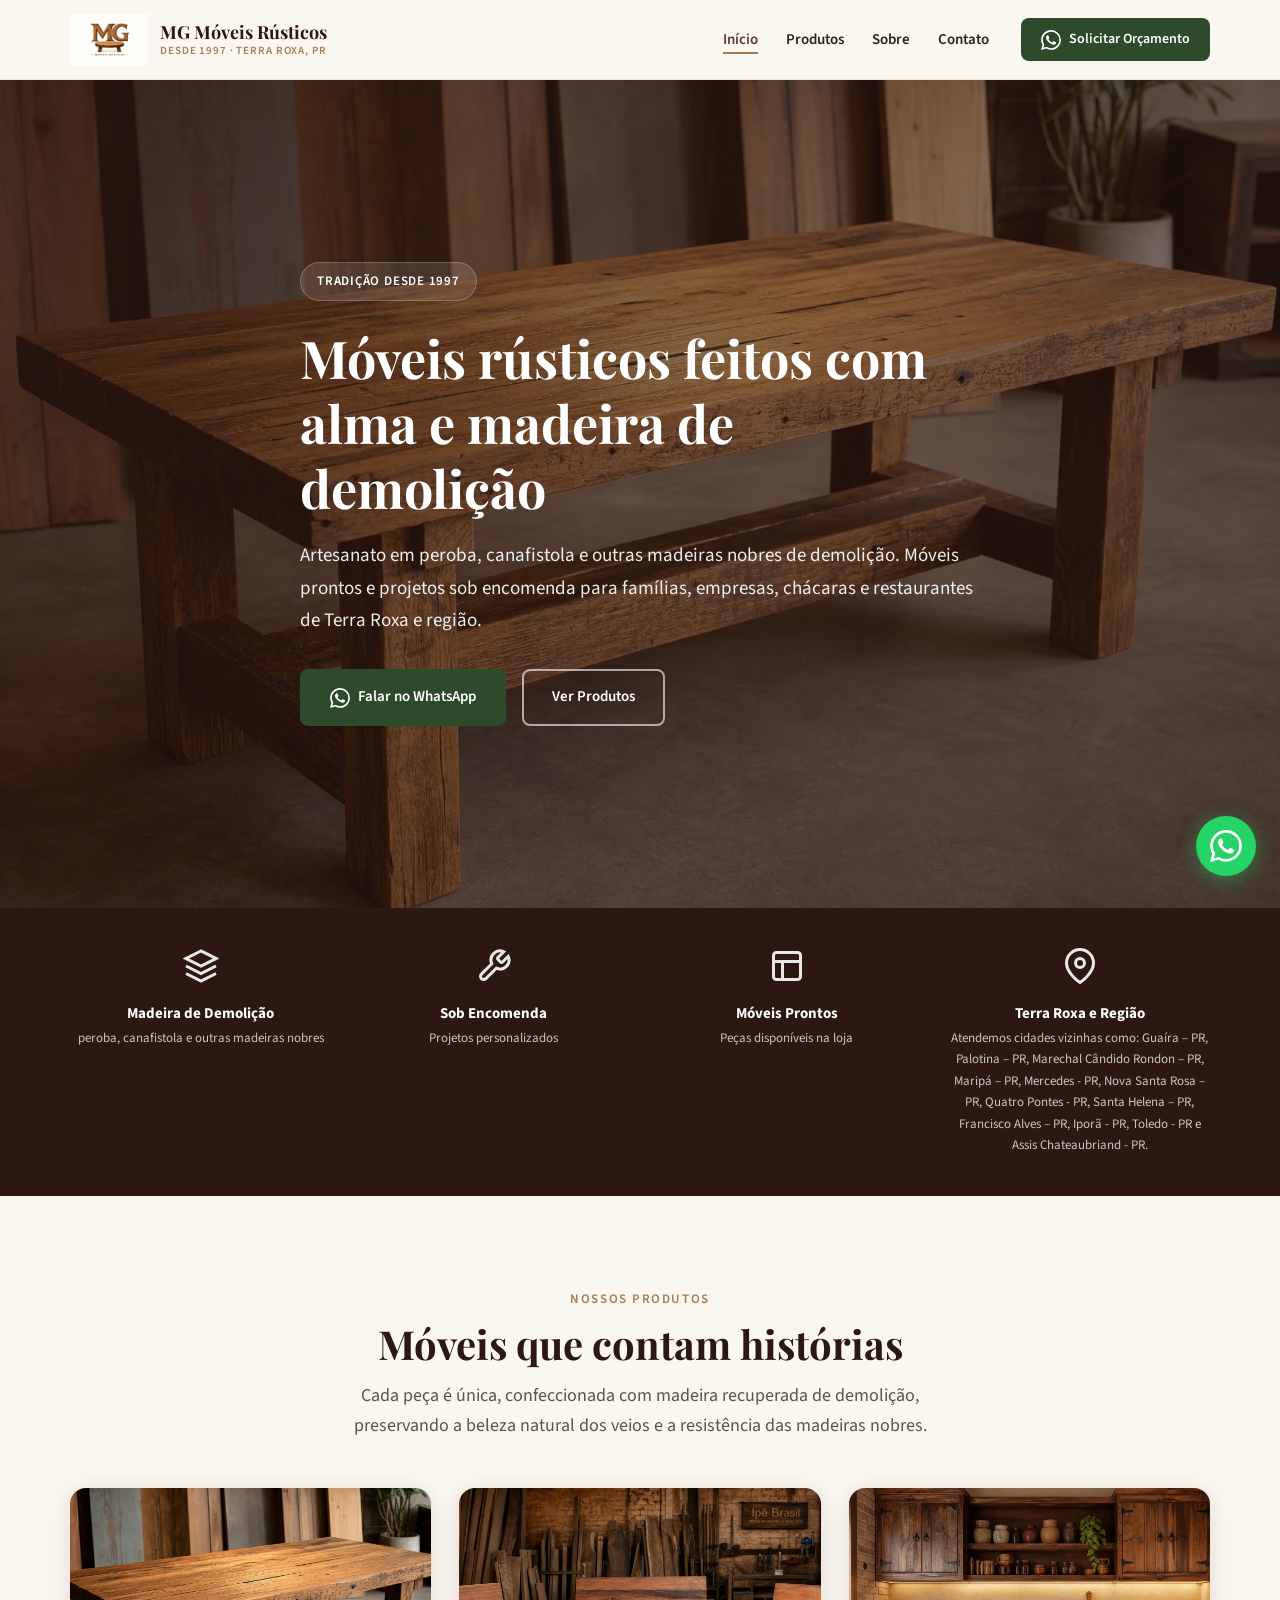
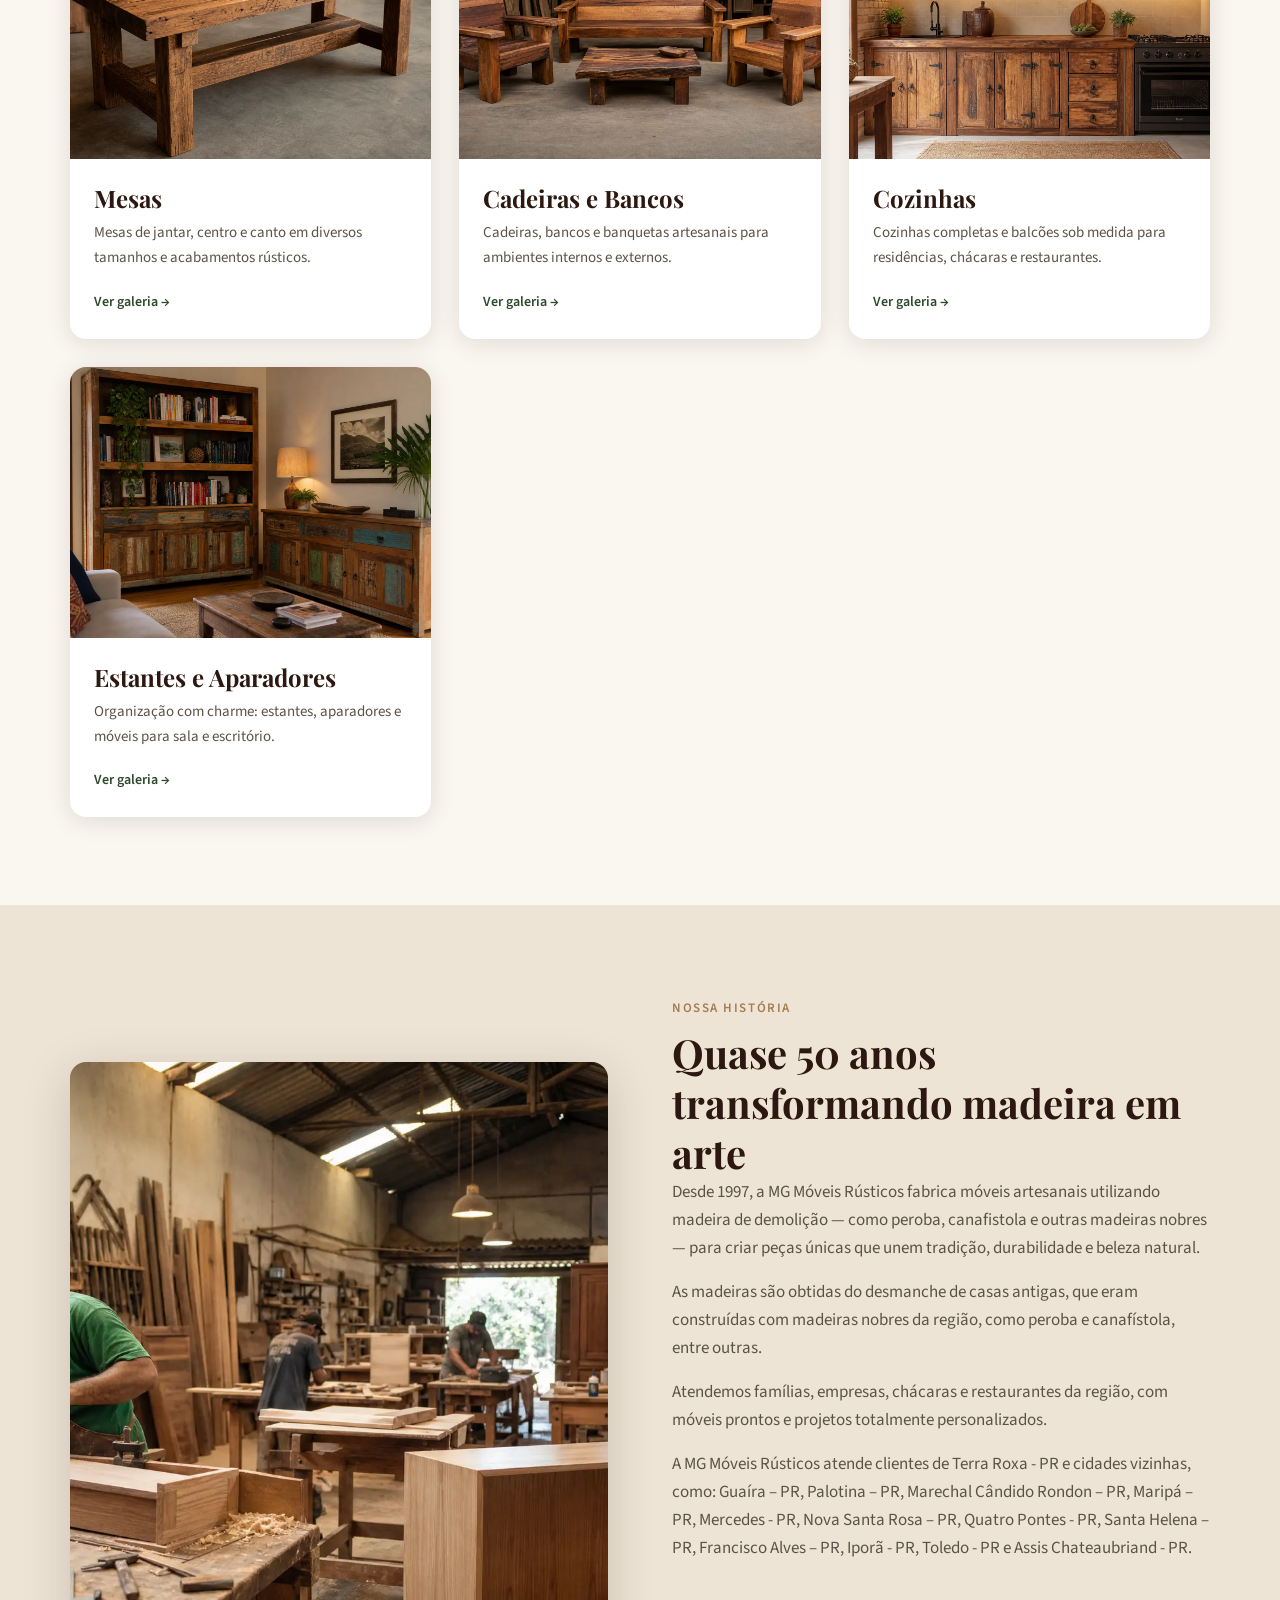
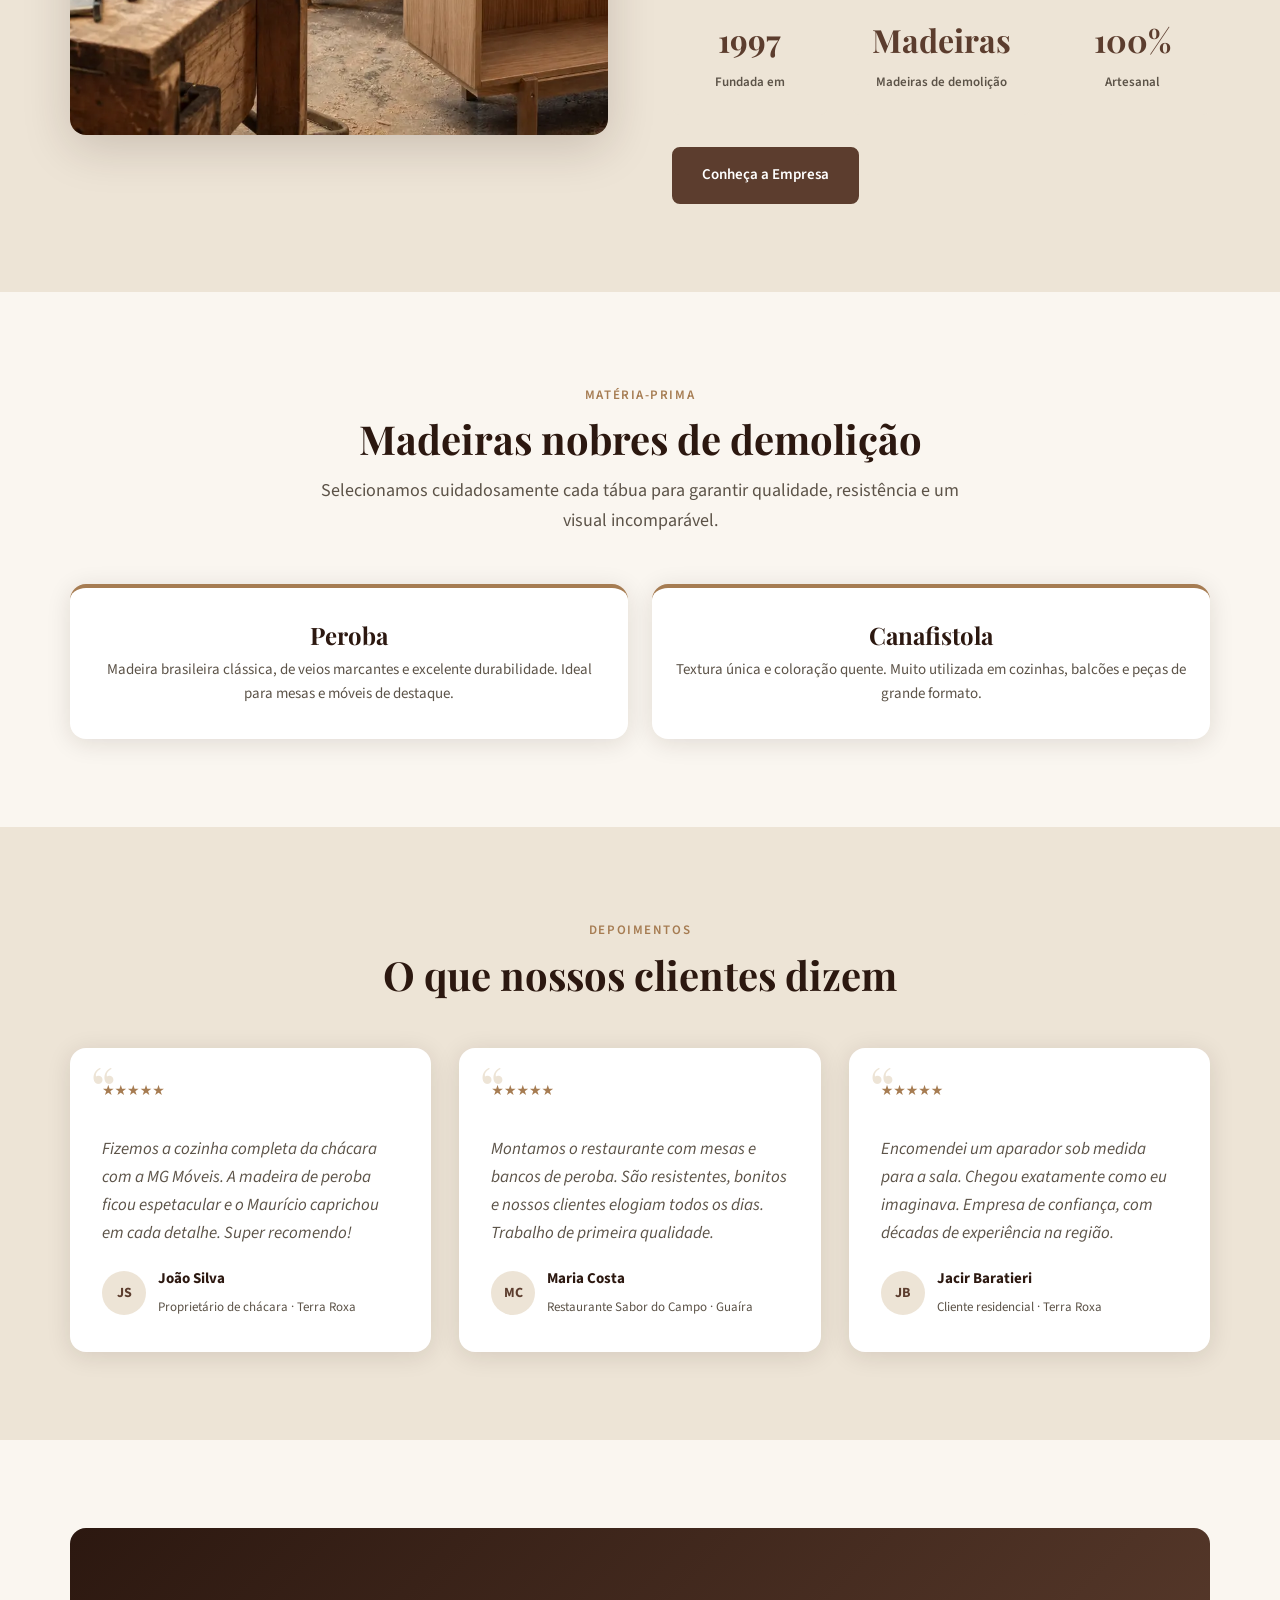
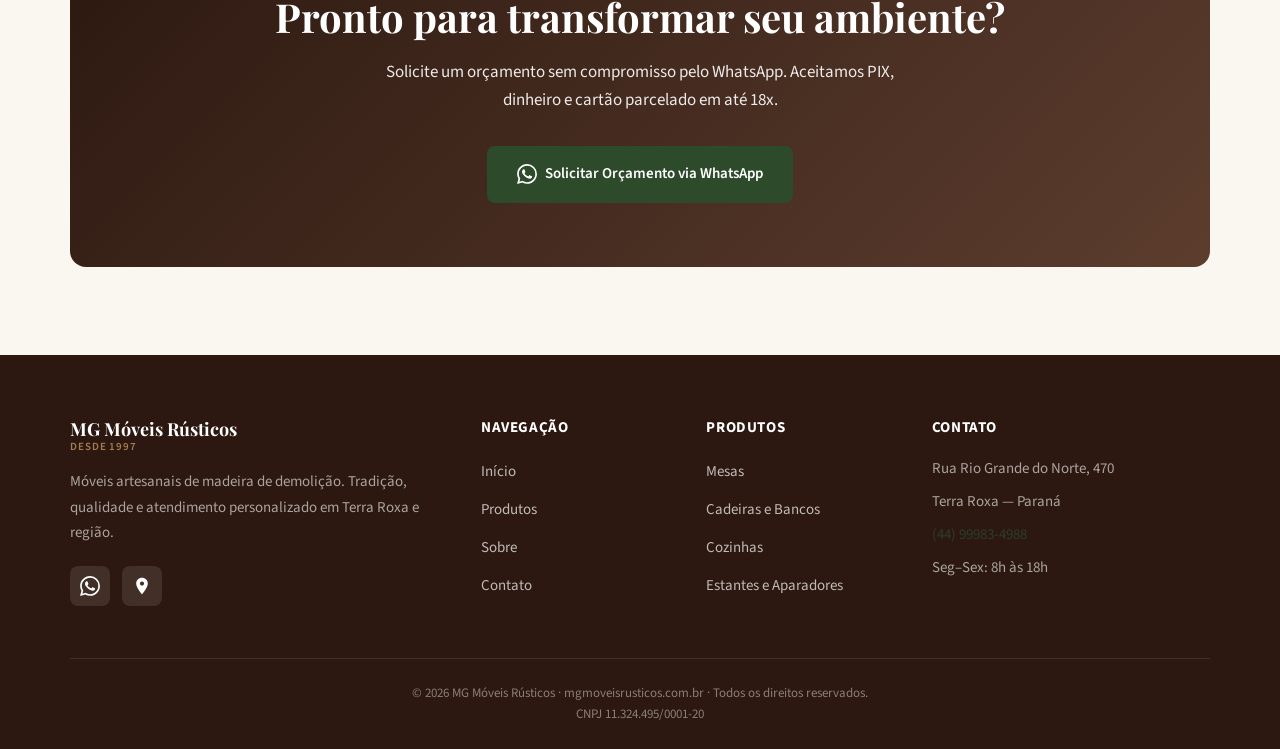
==== commit eca0a39d: "atualização complementar" ====
--- a/index.html
+++ b/index.html
@@ -198,7 +198,7 @@
             <span class="stat-label">Fundada em</span>
           </div>
           <div class="stat">
-            <span class="stat-number">Madeiras Nobres</span>
+            <span class="stat-number">Madeiras</span>
             <span class="stat-label">Madeiras de demolição</span>
           </div>
           <div class="stat">
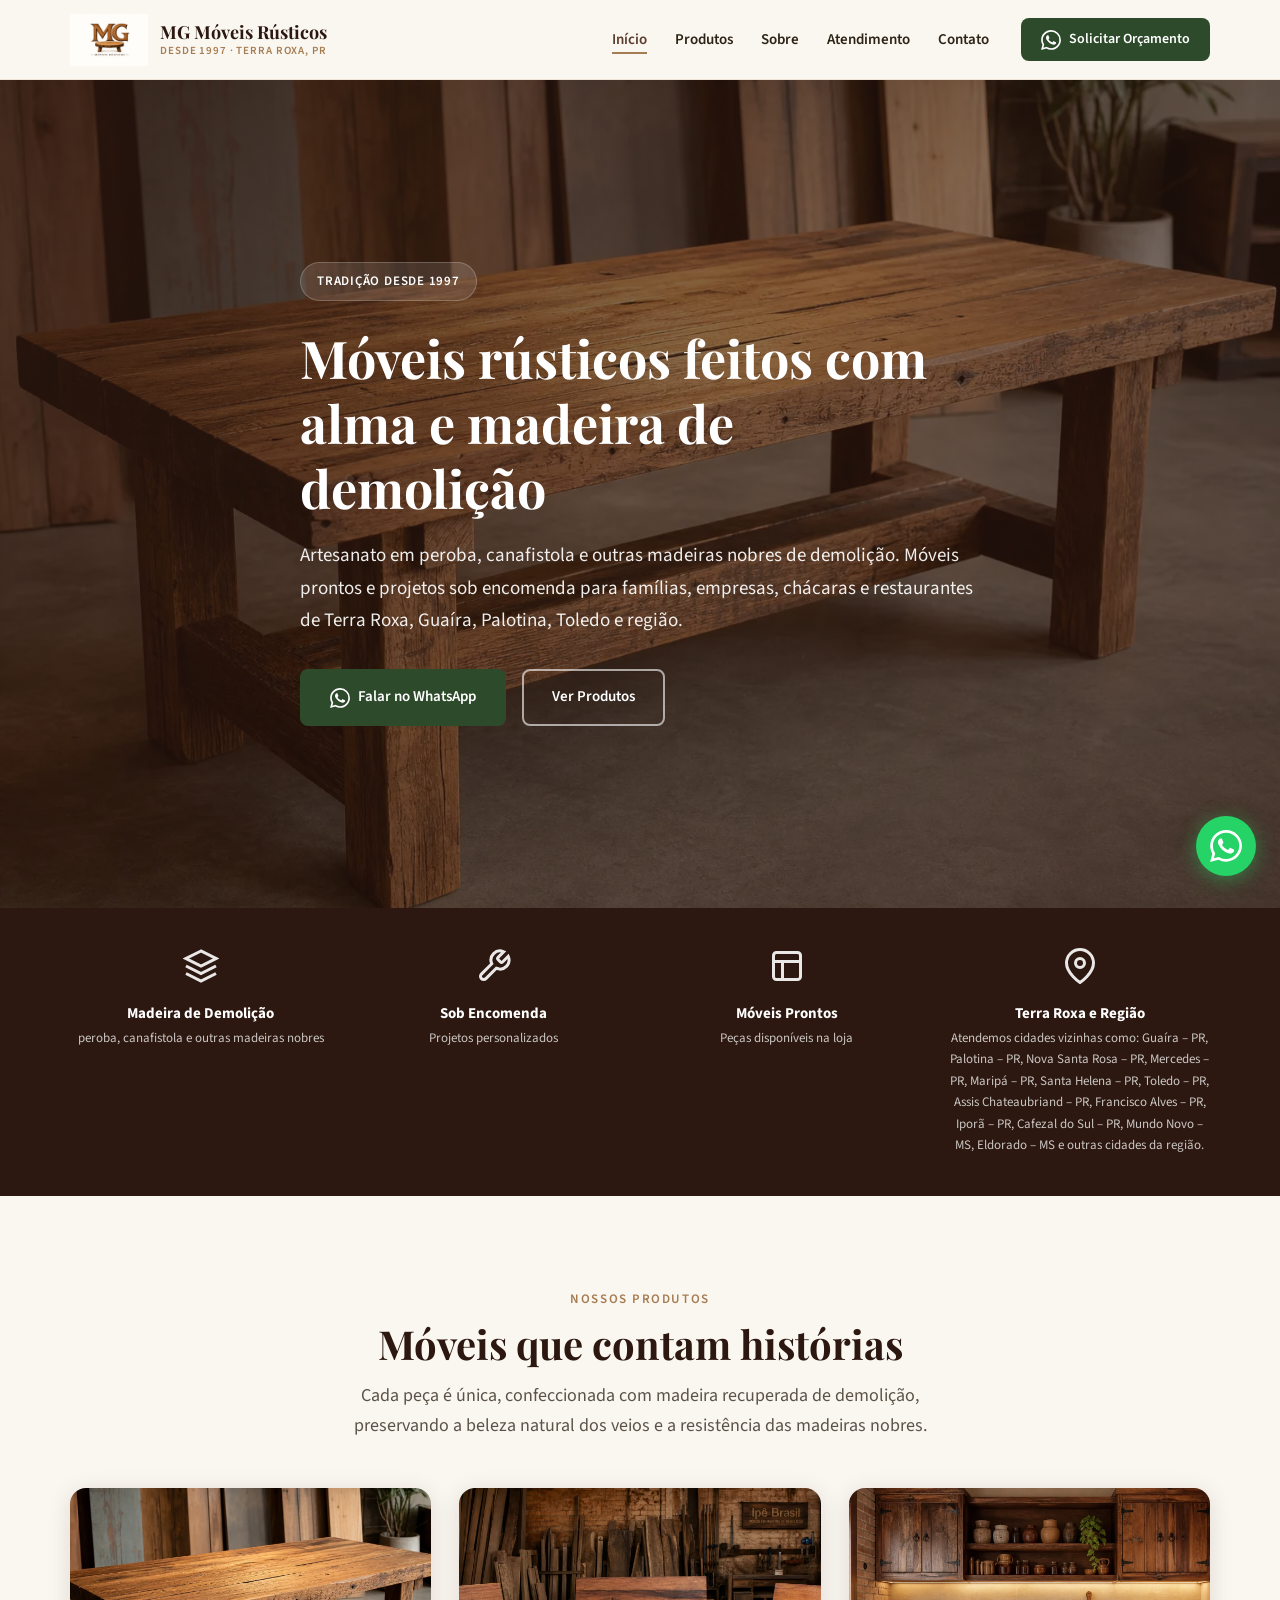
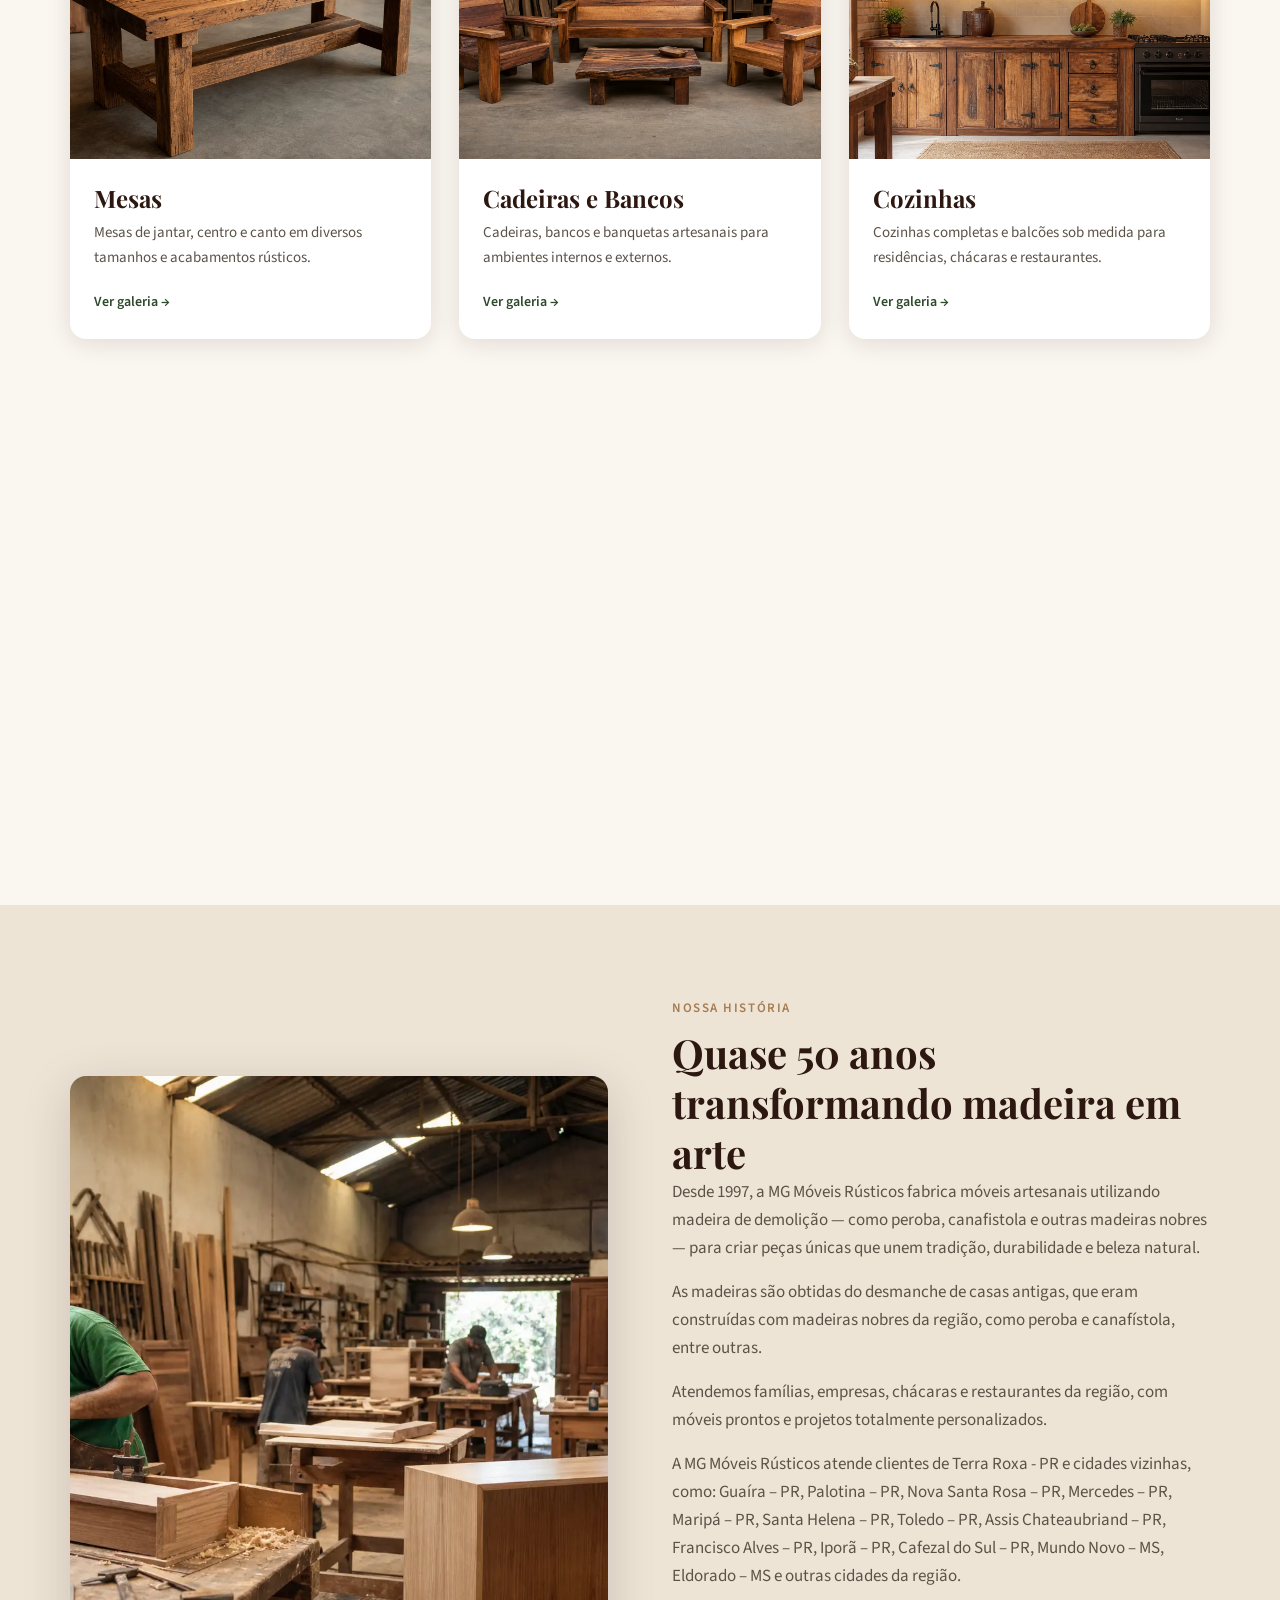
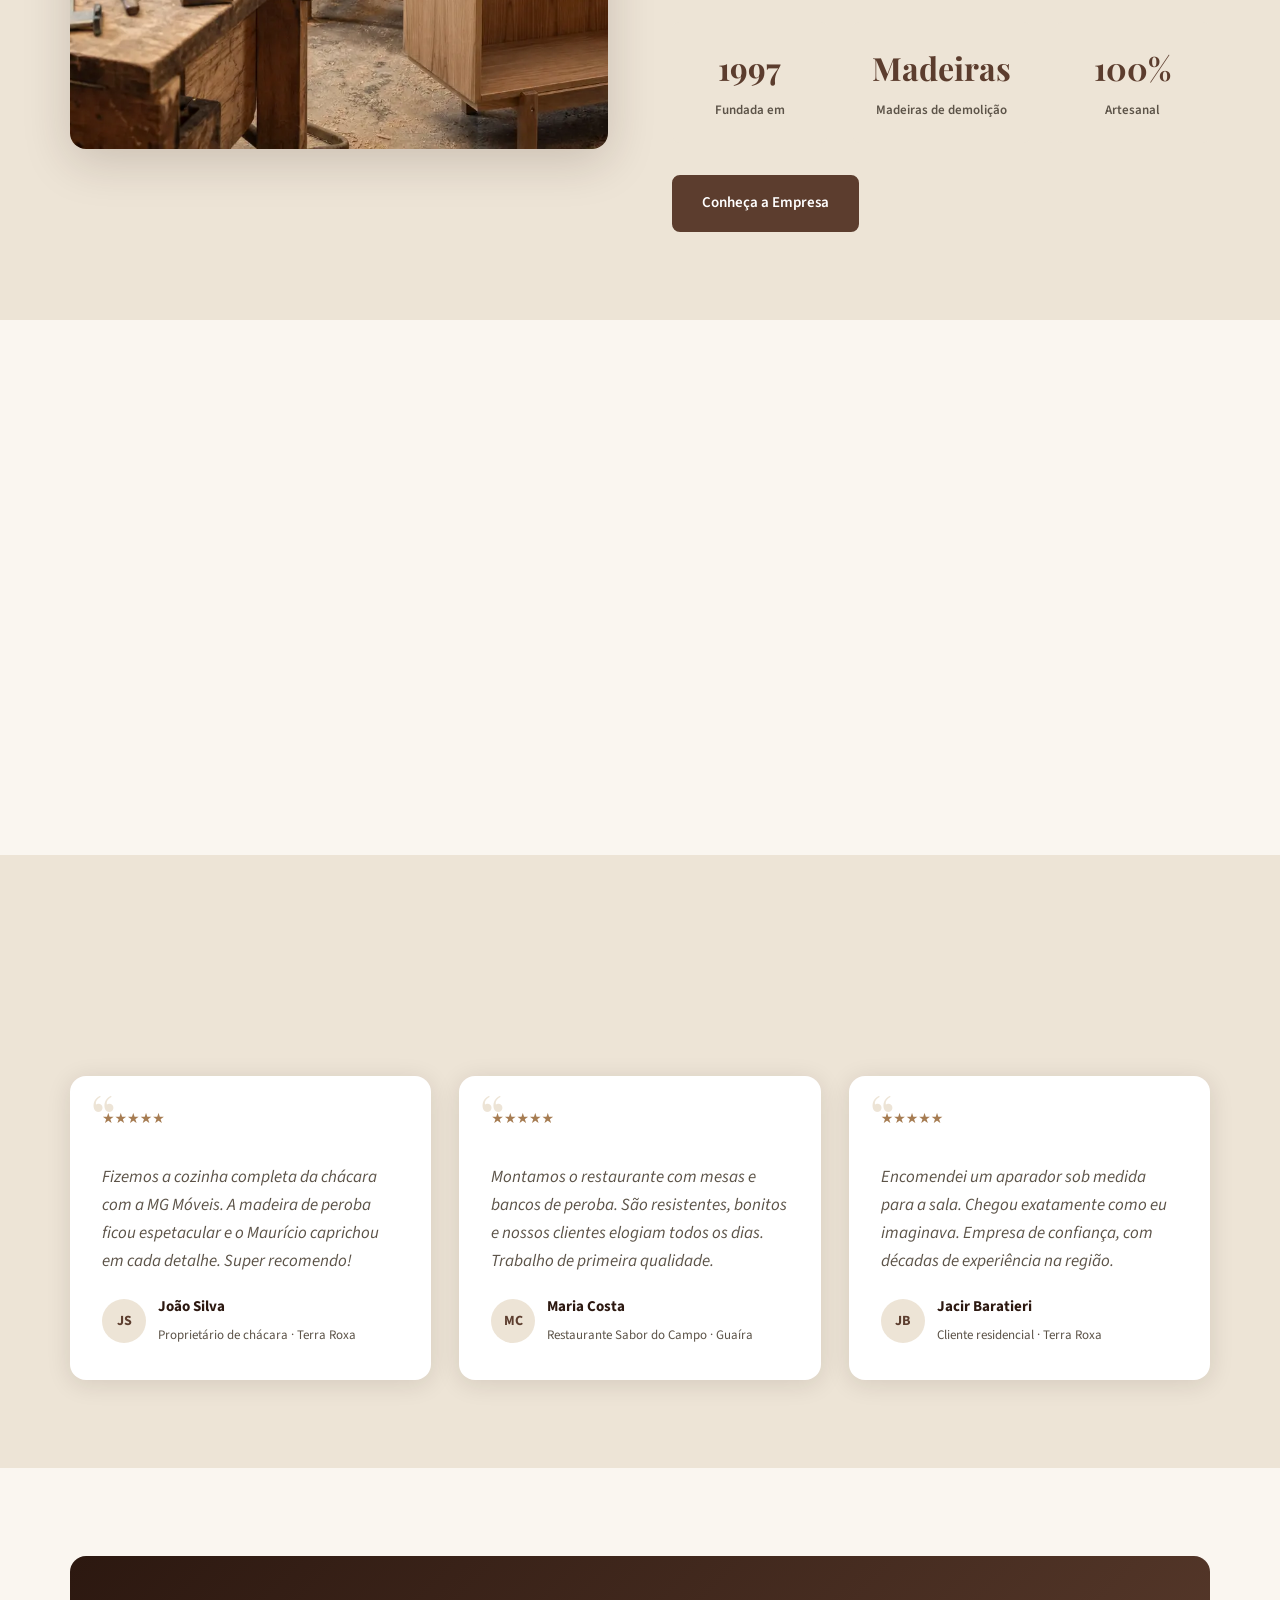
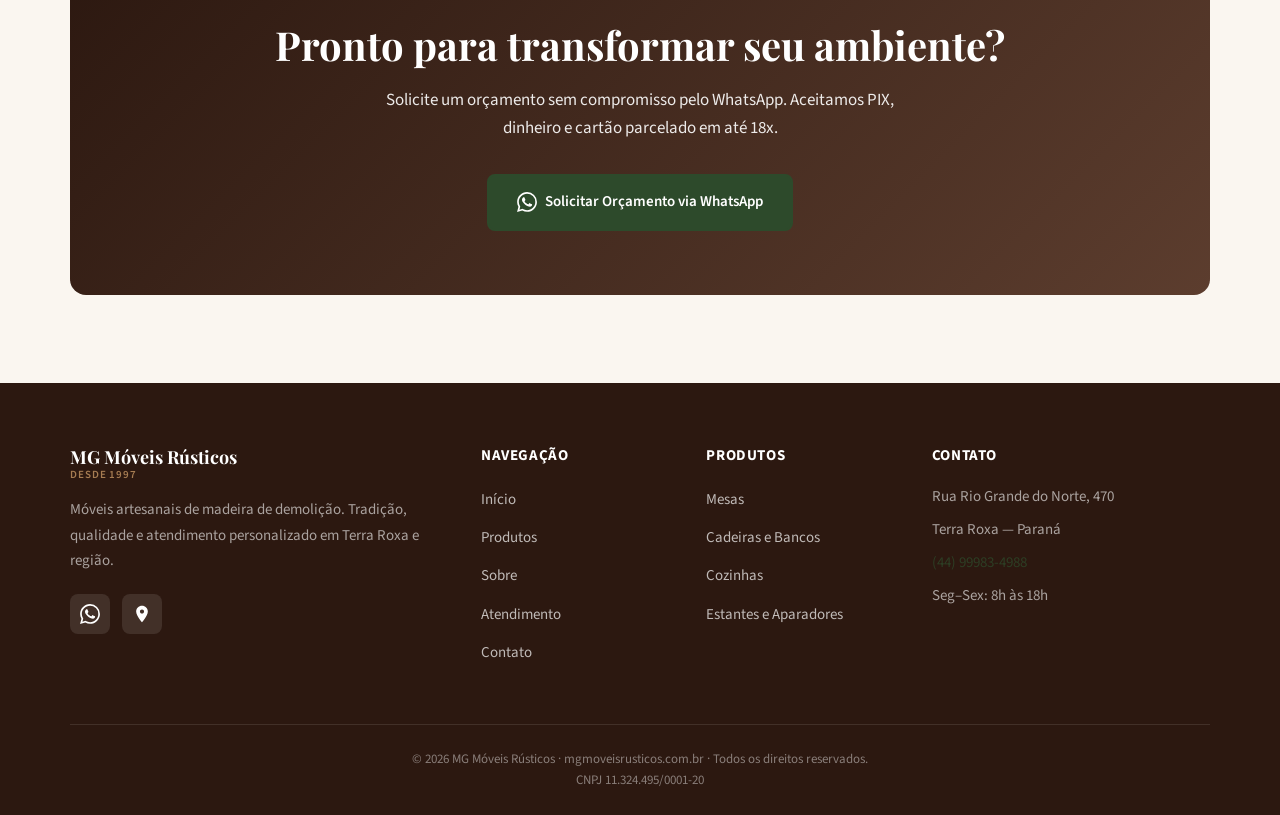
==== commit bb85bbeb: "atualização" ====
--- a/index.html
+++ b/index.html
@@ -5,9 +5,16 @@
   <meta charset="UTF-8">
   <meta name="viewport" content="width=device-width, initial-scale=1.0">
   <meta name="description"
-    content="MG Móveis Rústicos — Móveis artesanais de madeira de demolição em Terra Roxa, PR. Mesas, cadeiras, cozinhas e móveis sob encomenda desde 1997.">
-  <meta name="keywords" content="móveis rústicos, madeira de demolição, Terra Roxa, Paraná, mesas, cadeiras, cozinhas">
+    content="MG Móveis Rústicos — móveis artesanais de madeira de demolição em Terra Roxa, PR. Mesas, cadeiras, cozinhas e móveis sob encomenda para Terra Roxa, Guaíra, Palotina, Toledo e cidades vizinhas.">
+  <meta name="keywords" content="móveis rústicos, madeira de demolição, Terra Roxa, Paraná, mesas, cadeiras, cozinhas, móveis sob encomenda, marcenaria regional, Guaíra, Palotina, Toledo">
   <title>MG Móveis Rústicos | Móveis de Madeira de Demolição em Terra Roxa, PR</title>
+  <link rel="canonical" href="https://mgmoveisrusticos.com.br/">
+  <meta property="og:title" content="MG Móveis Rústicos | Móveis de Madeira de Demolição em Terra Roxa, PR">
+  <meta property="og:description" content="Móveis rústicos em madeira de demolição para Terra Roxa e cidades da região. Mesas, cadeiras, cozinhas e móveis sob encomenda.">
+  <meta property="og:type" content="website">
+  <meta property="og:url" content="https://mgmoveisrusticos.com.br/">
+  <meta property="og:image" content="https://mgmoveisrusticos.com.br/images/mesa-rustica.webp">
+  <meta name="twitter:card" content="summary_large_image">
   <link rel="preconnect" href="https://fonts.googleapis.com">
   <link rel="preconnect" href="https://fonts.gstatic.com" crossorigin>
   <link
@@ -15,6 +22,52 @@
     rel="stylesheet">
   <link rel="icon" type="image/webp" href="images/logo.webp">
   <link rel="stylesheet" href="css/style.css">
+  <script type="application/ld+json">
+  {
+    "@context": "https://schema.org",
+    "@type": "FurnitureStore",
+    "name": "MG Móveis Rústicos",
+    "image": "https://mgmoveisrusticos.com.br/images/logo.webp",
+    "@id": "https://mgmoveisrusticos.com.br/",
+    "url": "https://mgmoveisrusticos.com.br/",
+    "telephone": "+5544999834988",
+    "address": {
+      "@type": "PostalAddress",
+      "streetAddress": "Rua Rio Grande do Norte, 470",
+      "addressLocality": "Terra Roxa",
+      "addressRegion": "PR",
+      "addressCountry": "BR"
+    },
+    "geo": {
+      "@type": "GeoCoordinates",
+      "latitude": -24.0599,
+      "longitude": -54.0092
+    },
+    "openingHours": "Mo-Fr 08:00-18:00",
+    "priceRange": "R$",
+    "sameAs": [
+      "https://www.google.com/maps/search/?api=1&query=Rua+Rio+Grande+do+Norte+470+Terra+Roxa+Paraná"
+    ],
+    "areaServed": [
+      "Terra Roxa - PR",
+      "Guaíra - PR",
+      "Palotina - PR",
+      "Nova Santa Rosa - PR",
+      "Mercedes - PR",
+      "Maripá - PR",
+      "Santa Helena - PR",
+      "Toledo - PR",
+      "Assis Chateaubriand - PR",
+      "Francisco Alves - PR",
+      "Iporã - PR",
+      "Cafezal do Sul - PR",
+      "Mundo Novo - MS",
+      "Eldorado - MS",
+      "Marechal Cândido Rondon - PR",
+      "Quatro Pontes - PR"
+    ]
+  }
+  </script>
 </head>
 
 <body>
@@ -37,6 +90,7 @@
           <li><a href="index.html" class="active">Início</a></li>
           <li><a href="produtos.html">Produtos</a></li>
           <li><a href="sobre.html">Sobre</a></li>
+          <li><a href="atendimento.html">Atendimento</a></li>
           <li><a href="contato.html">Contato</a></li>
         </ul>
         <a href="https://wa.me/5544999834988?text=Olá!%20Gostaria%20de%20solicitar%20um%20orçamento." class="nav-cta"
@@ -61,7 +115,7 @@
       <div class="hero-badge">Tradição desde 1997</div>
       <h1>Móveis rústicos feitos com alma e madeira de demolição</h1>
       <p>Artesanato em peroba, canafistola e outras madeiras nobres de demolição. Móveis prontos e projetos sob
-        encomenda para famílias, empresas, chácaras e restaurantes de Terra Roxa e região.</p>
+        encomenda para famílias, empresas, chácaras e restaurantes de Terra Roxa, Guaíra, Palotina, Toledo e região.</p>
       <div class="hero-actions">
         <a href="https://wa.me/5544999834988?text=Olá!%20Gostaria%20de%20solicitar%20um%20orçamento."
           class="btn btn-primary" target="_blank" rel="noopener">
@@ -109,9 +163,9 @@
         </svg>
         <h4>Terra Roxa e Região</h4>
         <p>Atendemos cidades vizinhas como:
-          Guaíra – PR, Palotina – PR, Marechal Cândido Rondon – PR, Maripá – PR, Mercedes - PR, Nova Santa Rosa – PR,
-          Quatro Pontes - PR, Santa Helena – PR, Francisco Alves – PR, Iporã - PR, Toledo - PR e Assis Chateaubriand -
-          PR.</p>
+          Guaíra – PR, Palotina – PR, Nova Santa Rosa – PR, Mercedes – PR, Maripá – PR, Santa Helena – PR,
+          Toledo – PR, Assis Chateaubriand – PR, Francisco Alves – PR, Iporã – PR, Cafezal do Sul – PR,
+          Mundo Novo – MS, Eldorado – MS e outras cidades da região.</p>
       </div>
     </div>
   </section>
@@ -187,9 +241,9 @@
         <p>Atendemos famílias, empresas, chácaras e restaurantes da região, com móveis prontos e projetos totalmente
           personalizados.</p>
         <p>A MG Móveis Rústicos atende clientes de Terra Roxa - PR e cidades vizinhas, como:
-          Guaíra – PR, Palotina – PR, Marechal Cândido Rondon – PR, Maripá – PR, Mercedes - PR, Nova Santa Rosa – PR,
-          Quatro Pontes - PR, Santa Helena – PR, Francisco Alves – PR, Iporã - PR, Toledo - PR e Assis Chateaubriand -
-          PR.
+          Guaíra – PR, Palotina – PR, Nova Santa Rosa – PR, Mercedes – PR, Maripá – PR, Santa Helena – PR,
+          Toledo – PR, Assis Chateaubriand – PR, Francisco Alves – PR, Iporã – PR, Cafezal do Sul – PR,
+          Mundo Novo – MS, Eldorado – MS e outras cidades da região.
         </p>
 
         <div class="about-stats">
@@ -335,6 +389,7 @@
             <li><a href="index.html">Início</a></li>
             <li><a href="produtos.html">Produtos</a></li>
             <li><a href="sobre.html">Sobre</a></li>
+            <li><a href="atendimento.html">Atendimento</a></li>
             <li><a href="contato.html">Contato</a></li>
           </ul>
         </div>
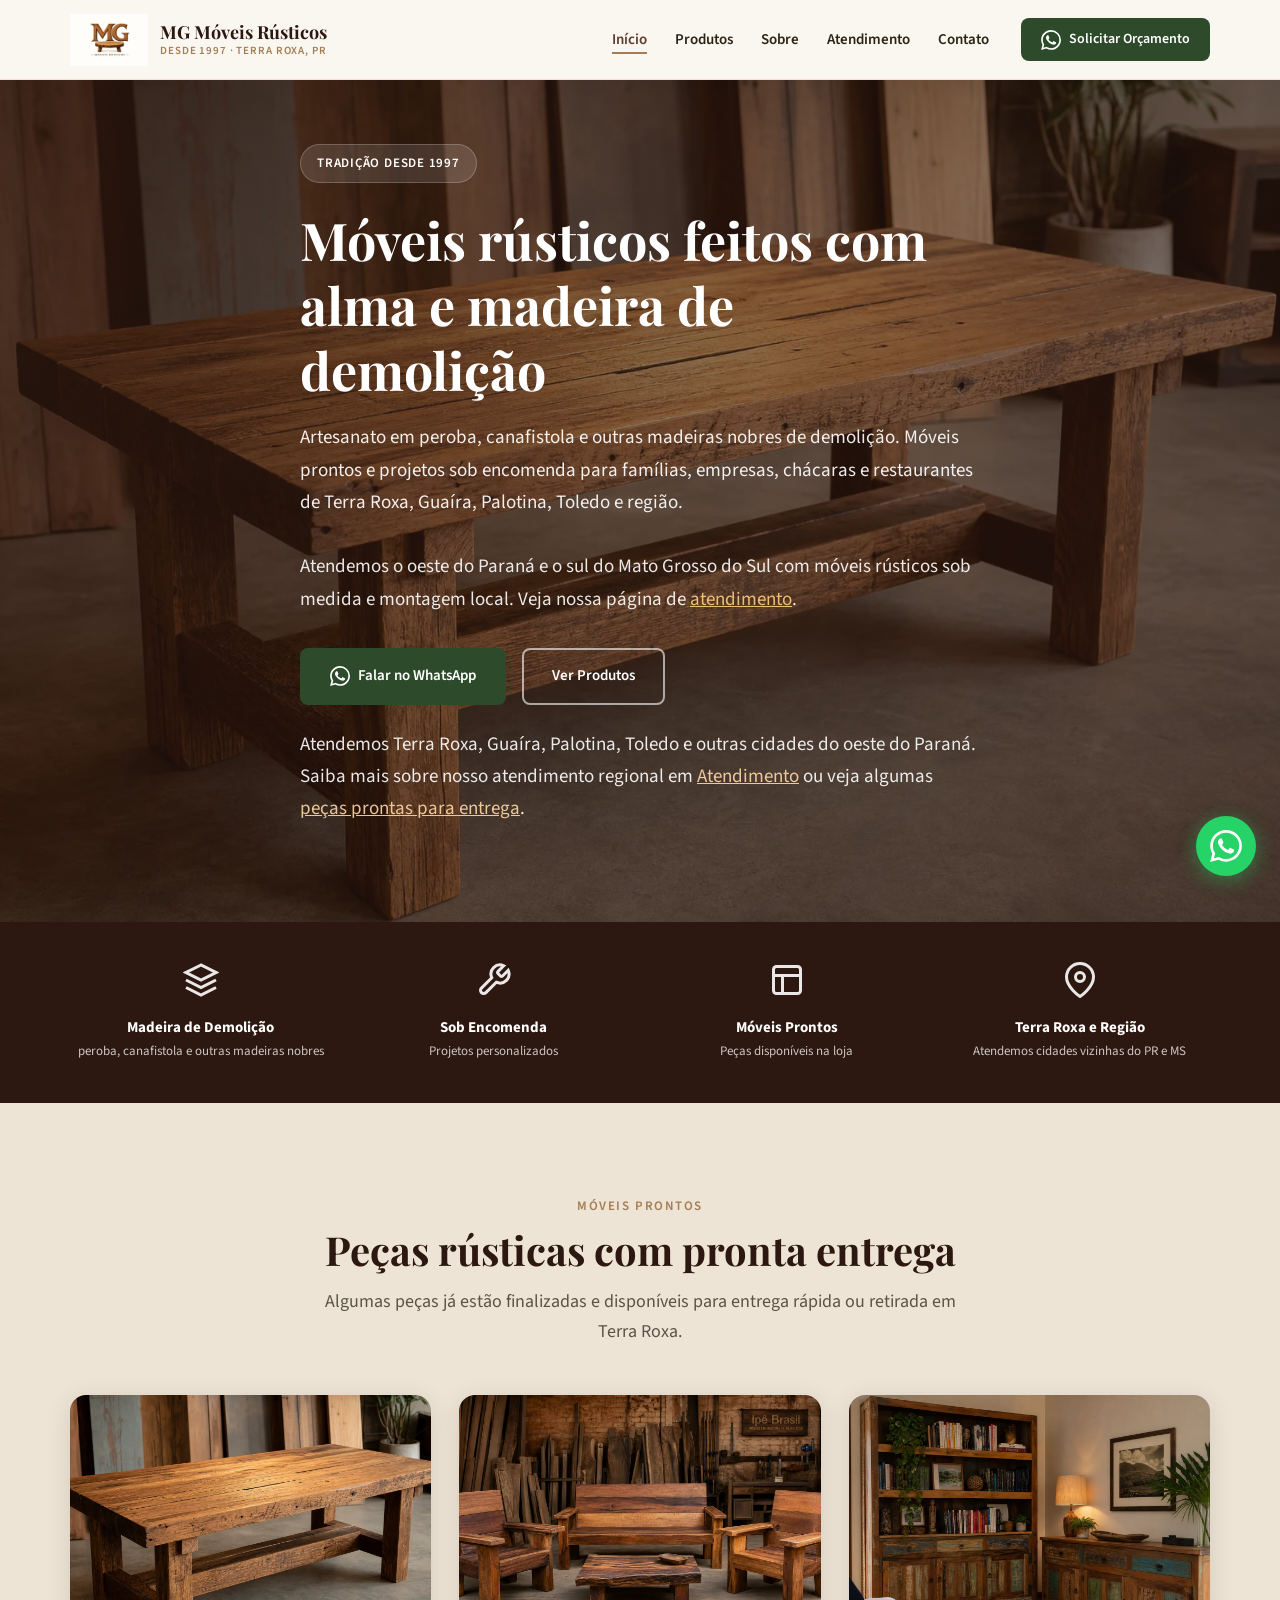
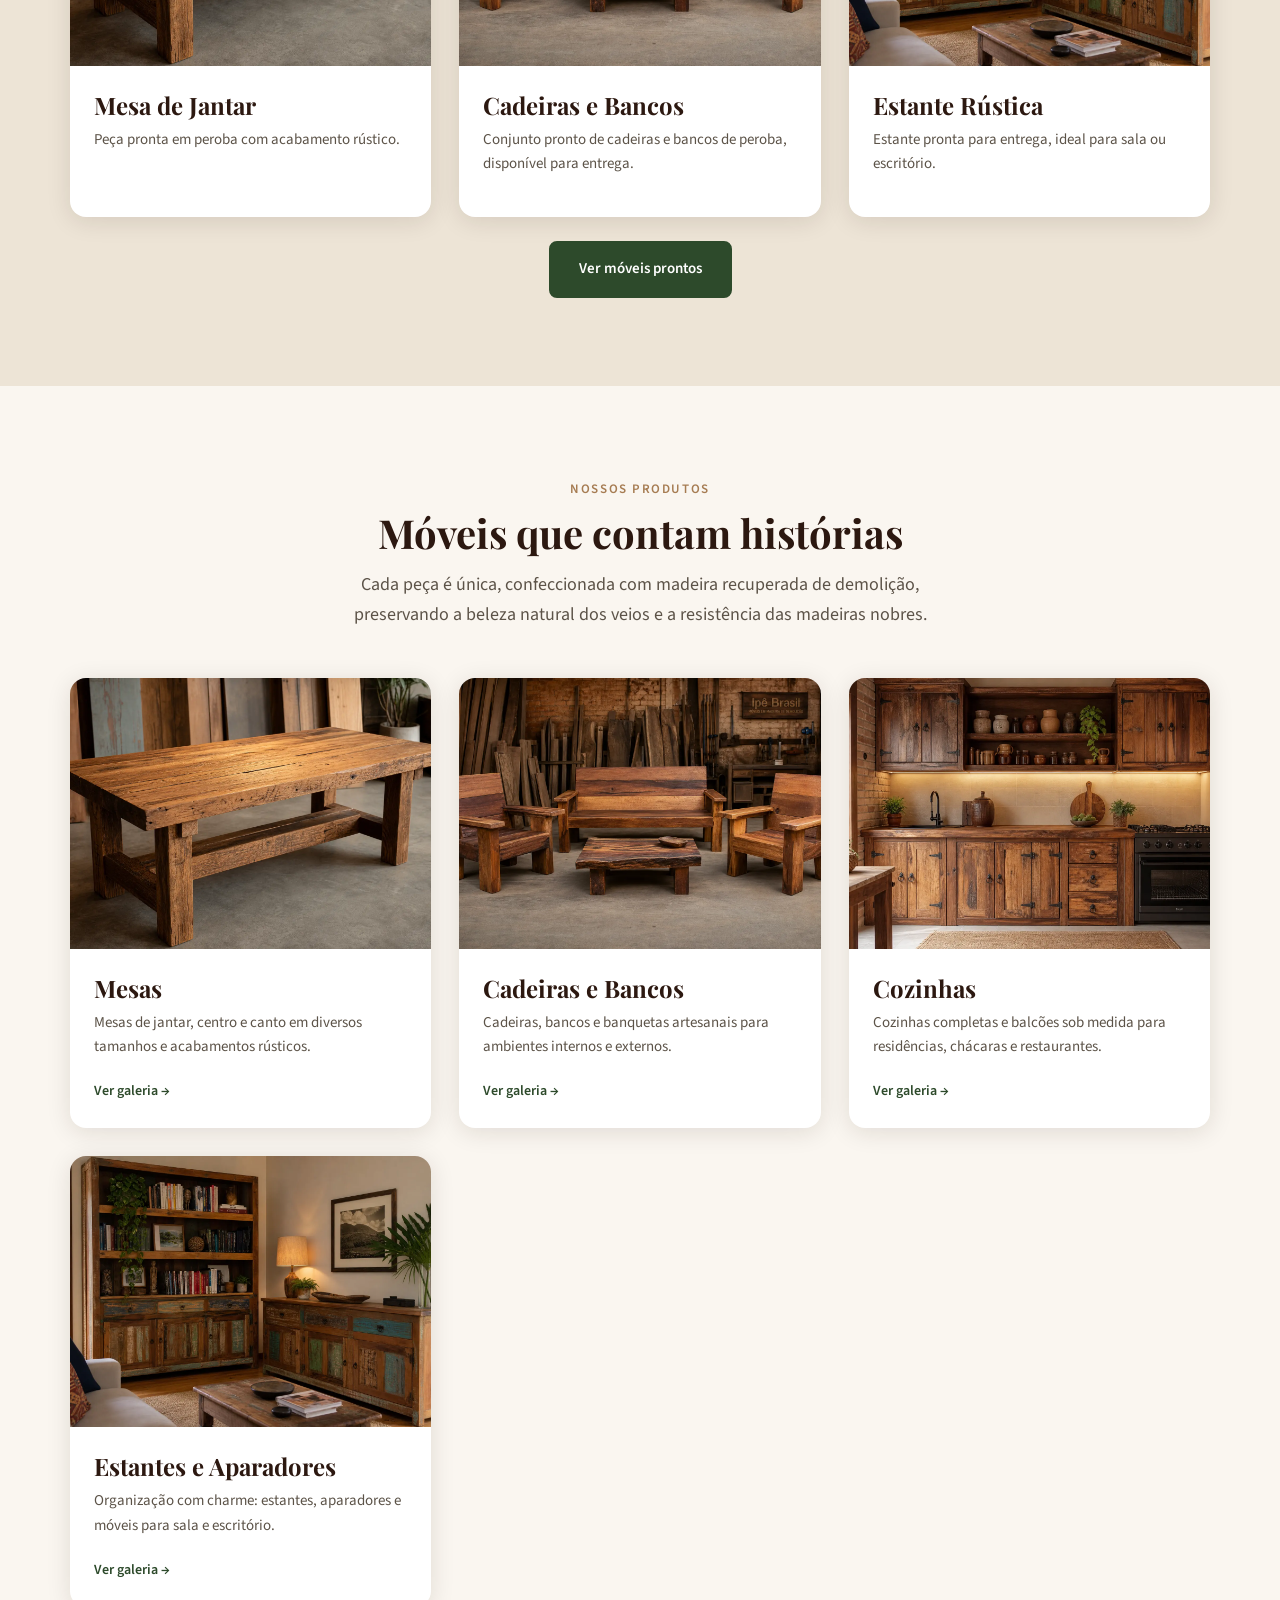
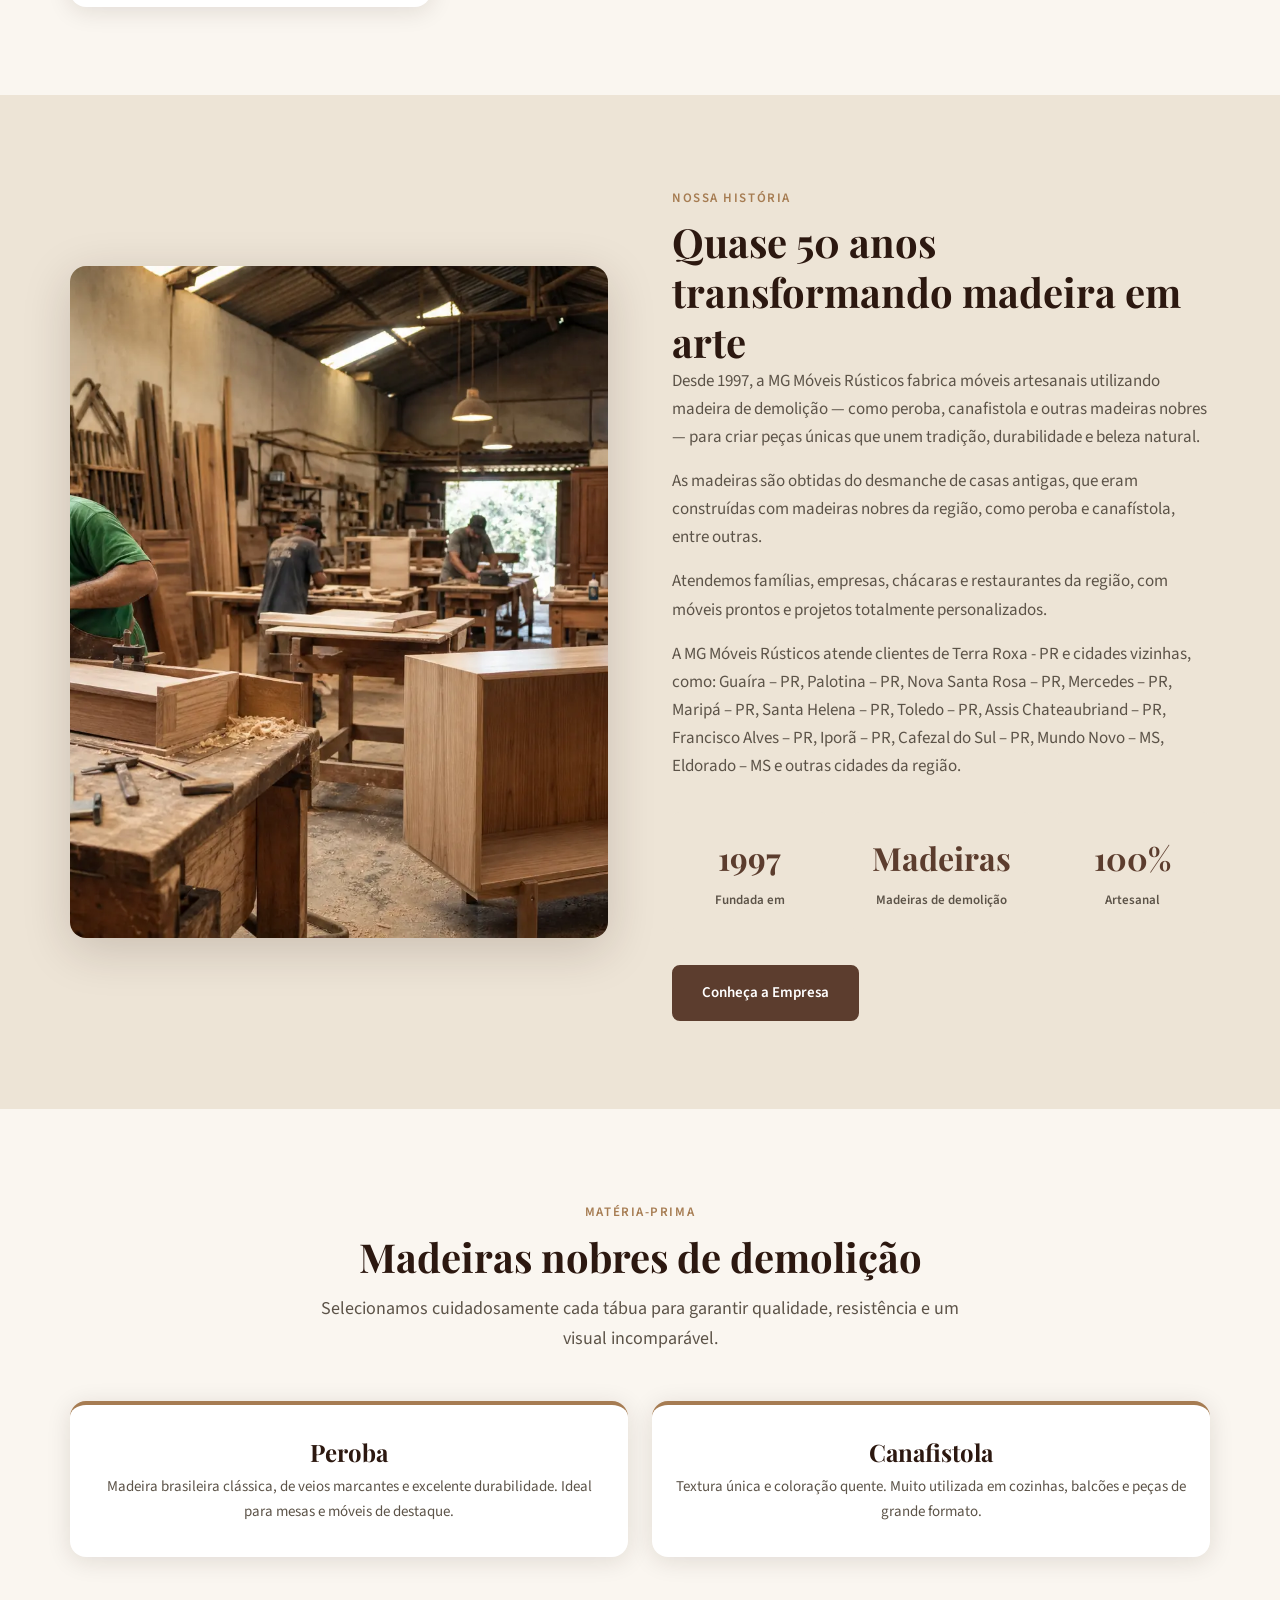
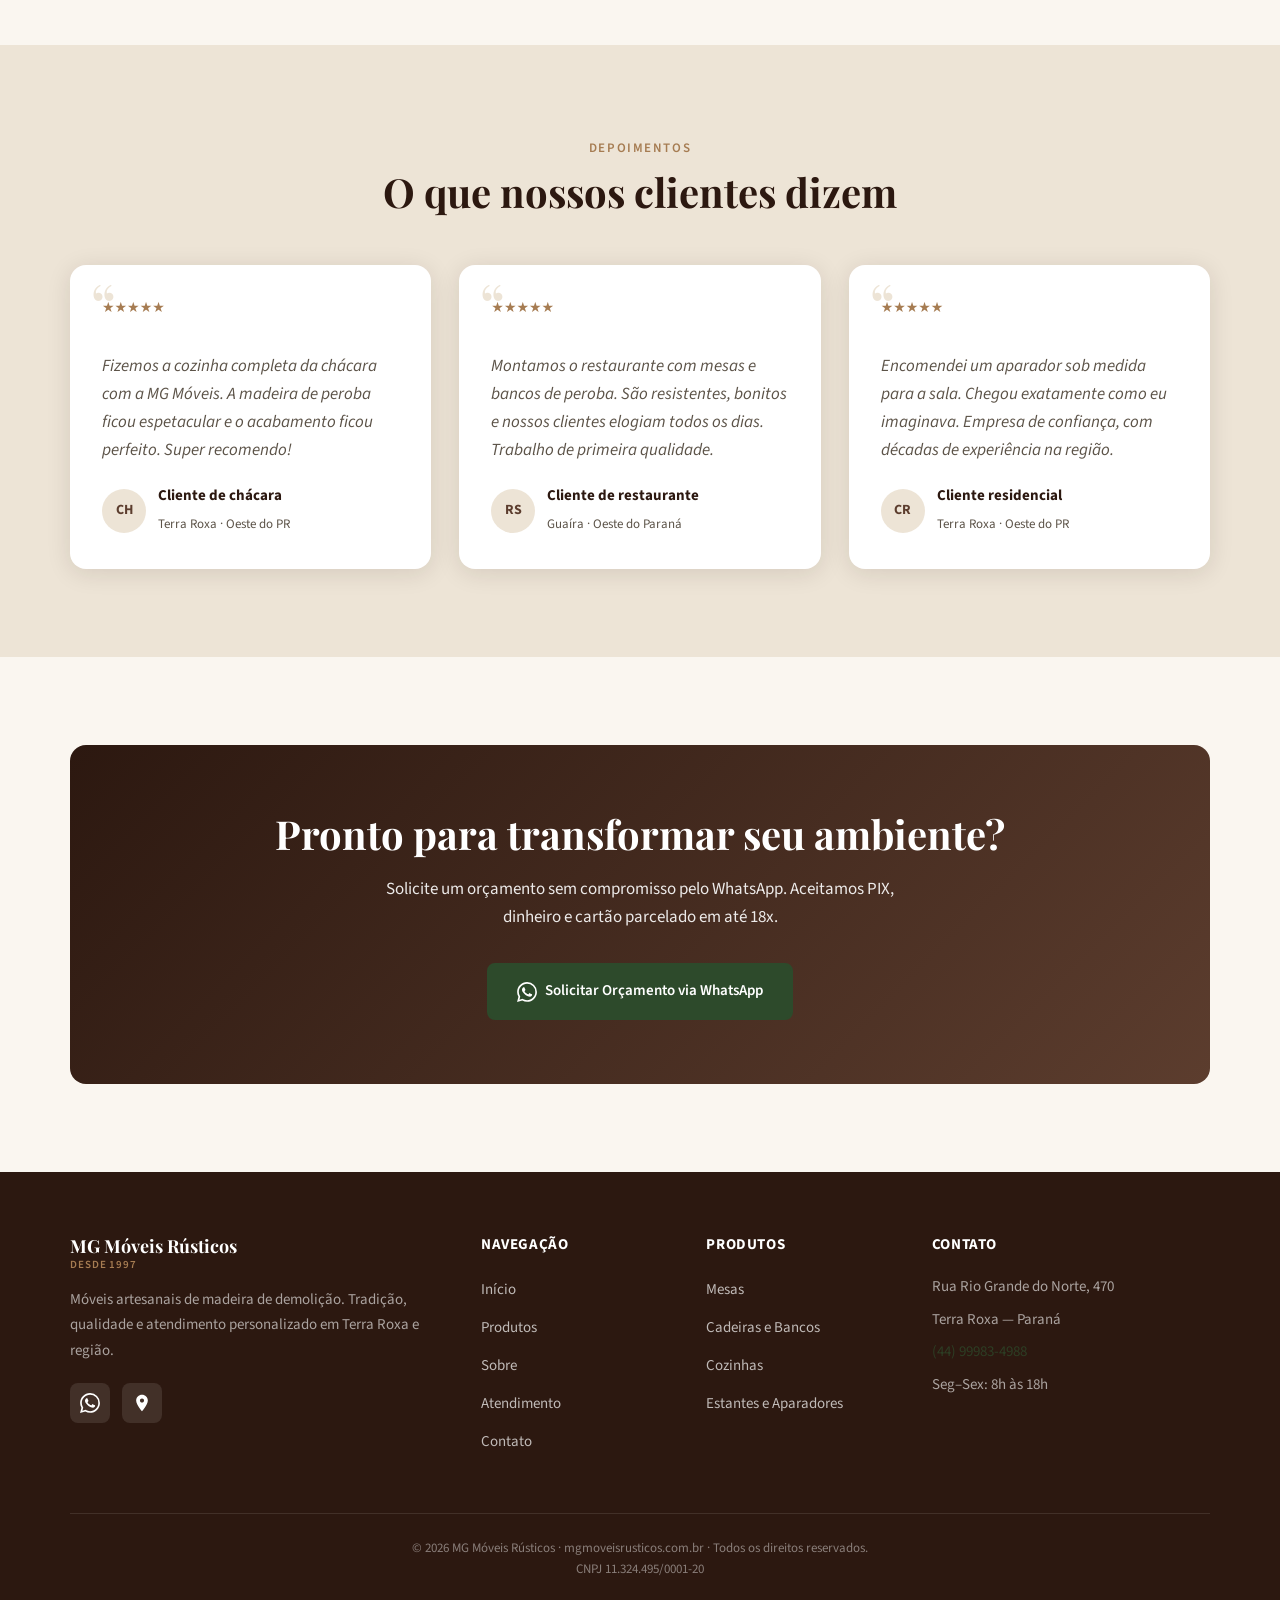
==== commit 3036b5d2: "atualizaçao do google search" ====
--- a/index.html
+++ b/index.html
@@ -7,9 +7,9 @@
   <meta name="description"
     content="MG Móveis Rústicos — móveis artesanais de madeira de demolição em Terra Roxa, PR. Mesas, cadeiras, cozinhas e móveis sob encomenda para Terra Roxa, Guaíra, Palotina, Toledo e cidades vizinhas.">
   <meta name="keywords" content="móveis rústicos, madeira de demolição, Terra Roxa, Paraná, mesas, cadeiras, cozinhas, móveis sob encomenda, marcenaria regional, Guaíra, Palotina, Toledo">
-  <title>MG Móveis Rústicos | Móveis de Madeira de Demolição em Terra Roxa, PR</title>
+  <title>MG Móveis Rústicos | Móveis Rústicos em Terra Roxa, PR | Entrega Região Oeste</title>
   <link rel="canonical" href="https://mgmoveisrusticos.com.br/">
-  <meta property="og:title" content="MG Móveis Rústicos | Móveis de Madeira de Demolição em Terra Roxa, PR">
+  <meta property="og:title" content="MG Móveis Rústicos | Móveis Rústicos em Terra Roxa, PR | Entrega Região Oeste">
   <meta property="og:description" content="Móveis rústicos em madeira de demolição para Terra Roxa e cidades da região. Mesas, cadeiras, cozinhas e móveis sob encomenda.">
   <meta property="og:type" content="website">
   <meta property="og:url" content="https://mgmoveisrusticos.com.br/">
@@ -116,6 +116,7 @@
       <h1>Móveis rústicos feitos com alma e madeira de demolição</h1>
       <p>Artesanato em peroba, canafistola e outras madeiras nobres de demolição. Móveis prontos e projetos sob
         encomenda para famílias, empresas, chácaras e restaurantes de Terra Roxa, Guaíra, Palotina, Toledo e região.</p>
+      <p style="margin-top: 1rem; max-width: 720px; opacity: .9;">Atendemos o oeste do Paraná e o sul do Mato Grosso do Sul com móveis rústicos sob medida e montagem local. Veja nossa página de <a href="atendimento.html" style="color: #ffcc80; text-decoration: underline;">atendimento</a>.</p>
       <div class="hero-actions">
         <a href="https://wa.me/5544999834988?text=Olá!%20Gostaria%20de%20solicitar%20um%20orçamento."
           class="btn btn-primary" target="_blank" rel="noopener">
@@ -127,6 +128,7 @@
         </a>
         <a href="produtos.html" class="btn btn-outline">Ver Produtos</a>
       </div>
+      <p style="margin-top: 1.5rem; max-width: 760px; color: #fff; opacity: 0.9;">Atendemos Terra Roxa, Guaíra, Palotina, Toledo e outras cidades do oeste do Paraná. Saiba mais sobre nosso atendimento regional em <a href="atendimento.html" style="color: #ffd8a6; text-decoration: underline;">Atendimento</a> ou veja algumas <a href="moveis-prontos.html" style="color: #ffd8a6; text-decoration: underline;">peças prontas para entrega</a>.</p>
     </div>
   </section>
 
@@ -162,10 +164,49 @@
           <circle cx="12" cy="10" r="3" />
         </svg>
         <h4>Terra Roxa e Região</h4>
-        <p>Atendemos cidades vizinhas como:
-          Guaíra – PR, Palotina – PR, Nova Santa Rosa – PR, Mercedes – PR, Maripá – PR, Santa Helena – PR,
-          Toledo – PR, Assis Chateaubriand – PR, Francisco Alves – PR, Iporã – PR, Cafezal do Sul – PR,
-          Mundo Novo – MS, Eldorado – MS e outras cidades da região.</p>
+        <p>Atendemos cidades vizinhas do PR e MS</p>
+      </div>
+    </div>
+  </section>
+
+  <section class="section bg-cream">
+    <div class="container">
+      <div class="section-header fade-in">
+        <span class="section-label">Móveis Prontos</span>
+        <h2>Peças rústicas com pronta entrega</h2>
+        <p>Algumas peças já estão finalizadas e disponíveis para entrega rápida ou retirada em Terra Roxa.</p>
+      </div>
+      <div class="cards-grid">
+        <article class="card fade-in">
+          <div class="card-image">
+            <img src="images/mesa-rustica.webp" alt="Mesa rústica pronta para entrega">
+          </div>
+          <div class="card-body">
+            <h3>Mesa de Jantar</h3>
+            <p>Peça pronta em peroba com acabamento rústico.</p>
+          </div>
+        </article>
+        <article class="card fade-in">
+          <div class="card-image">
+            <img src="images/cadeiras-banco.webp" alt="Cadeiras e bancos rústicos prontos para entrega">
+          </div>
+          <div class="card-body">
+            <h3>Cadeiras e Bancos</h3>
+            <p>Conjunto pronto de cadeiras e bancos de peroba, disponível para entrega.</p>
+          </div>
+        </article>
+        <article class="card fade-in">
+          <div class="card-image">
+            <img src="images/estante-aparador.webp" alt="Estante rústica pronta para entrega">
+          </div>
+          <div class="card-body">
+            <h3>Estante Rústica</h3>
+            <p>Estante pronta para entrega, ideal para sala ou escritório.</p>
+          </div>
+        </article>
+      </div>
+      <div style="margin-top: 1.5rem; text-align: center;">
+        <a href="moveis-prontos.html" class="btn btn-primary">Ver móveis prontos</a>
       </div>
     </div>
   </section>
@@ -298,13 +339,13 @@
       <div class="testimonials-grid">
         <blockquote class="testimonial fade-in">
           <div class="testimonial-stars">★★★★★</div>
-          <p>Fizemos a cozinha completa da chácara com a MG Móveis. A madeira de peroba ficou espetacular e o Maurício
-            caprichou em cada detalhe. Super recomendo!</p>
+          <p>Fizemos a cozinha completa da chácara com a MG Móveis. A madeira de peroba ficou espetacular e o acabamento
+            ficou perfeito. Super recomendo!</p>
           <footer class="testimonial-author">
-            <div class="testimonial-avatar">JS</div>
+            <div class="testimonial-avatar">CH</div>
             <div class="testimonial-info">
-              <strong>João Silva</strong>
-              <span>Proprietário de chácara · Terra Roxa</span>
+              <strong>Cliente de chácara</strong>
+              <span>Terra Roxa · Oeste do PR</span>
             </div>
           </footer>
         </blockquote>
@@ -313,10 +354,10 @@
           <p>Montamos o restaurante com mesas e bancos de peroba. São resistentes, bonitos e nossos clientes elogiam todos
             os dias. Trabalho de primeira qualidade.</p>
           <footer class="testimonial-author">
-            <div class="testimonial-avatar">MC</div>
+            <div class="testimonial-avatar">RS</div>
             <div class="testimonial-info">
-              <strong>Maria Costa</strong>
-              <span>Restaurante Sabor do Campo · Guaíra</span>
+              <strong>Cliente de restaurante</strong>
+              <span>Guaíra · Oeste do Paraná</span>
             </div>
           </footer>
         </blockquote>
@@ -325,10 +366,10 @@
           <p>Encomendei um aparador sob medida para a sala. Chegou exatamente como eu imaginava. Empresa de confiança,
             com décadas de experiência na região.</p>
           <footer class="testimonial-author">
-            <div class="testimonial-avatar">JB</div>
+            <div class="testimonial-avatar">CR</div>
             <div class="testimonial-info">
-              <strong>Jacir Baratieri</strong>
-              <span>Cliente residencial · Terra Roxa</span>
+              <strong>Cliente residencial</strong>
+              <span>Terra Roxa · Oeste do PR</span>
             </div>
           </footer>
         </blockquote>
--- a/css/style.css
+++ b/css/style.css
@@ -640,11 +640,40 @@
 
 /* Page hero (inner pages) */
 .page-hero {
+  position: relative;
+  overflow: hidden;
   margin-top: var(--header-height);
   padding: clamp(3rem, 8vw, 5rem) 0;
-  background: linear-gradient(135deg, var(--wood-dark) 0%, var(--wood-medium) 100%);
+  min-height: 64vh;
   color: var(--white);
   text-align: center;
+}
+
+.page-hero .hero-bg {
+  position: absolute;
+  inset: 0;
+  z-index: 0;
+}
+
+.page-hero .hero-bg img {
+  width: 100%;
+  height: 100%;
+  object-fit: cover;
+}
+
+.page-hero .hero-overlay {
+  position: absolute;
+  inset: 0;
+  background: linear-gradient(135deg, rgba(44, 24, 16, 0.82) 0%, rgba(44, 24, 16, 0.55) 50%, rgba(44, 24, 16, 0.7) 100%);
+  z-index: 1;
+}
+
+.page-hero .hero-content {
+  position: relative;
+  z-index: 2;
+  max-width: 680px;
+  margin: 0 auto;
+  padding: 4rem 0;
 }
 
 .page-hero h1 {
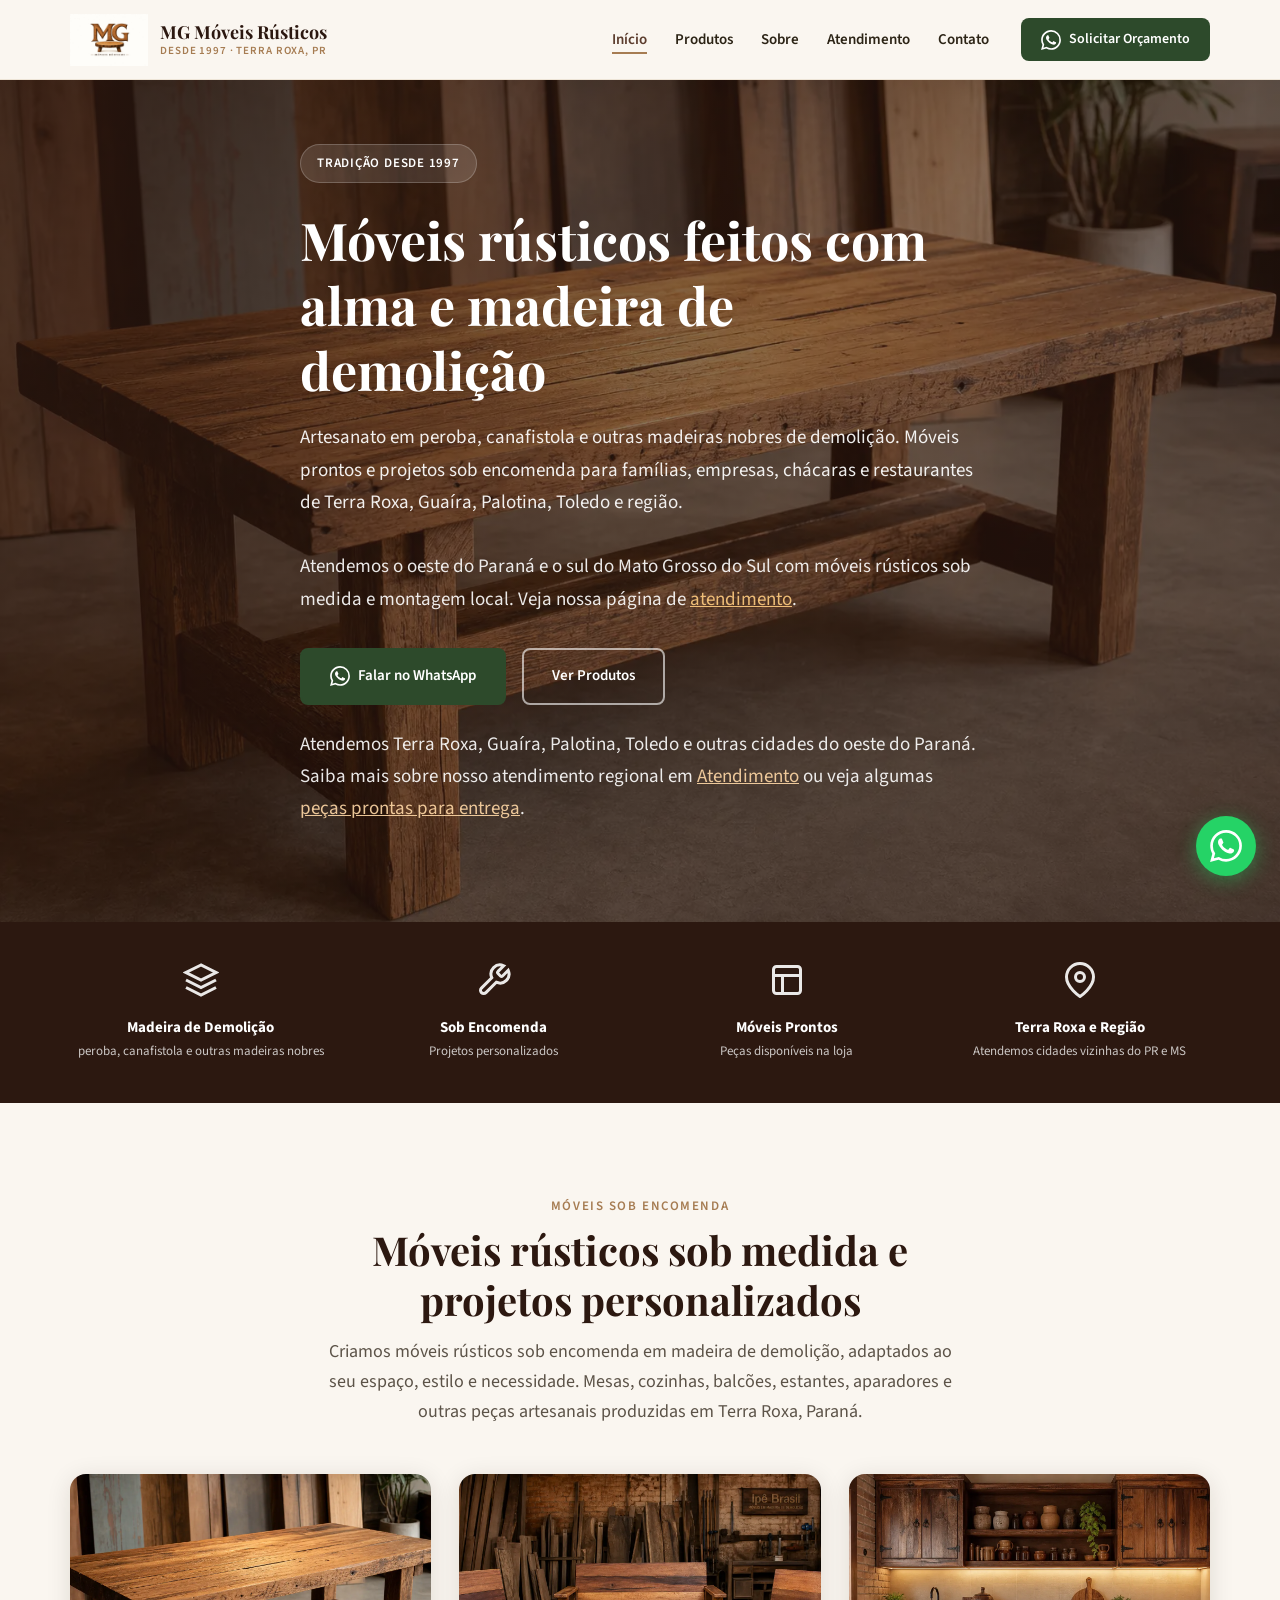
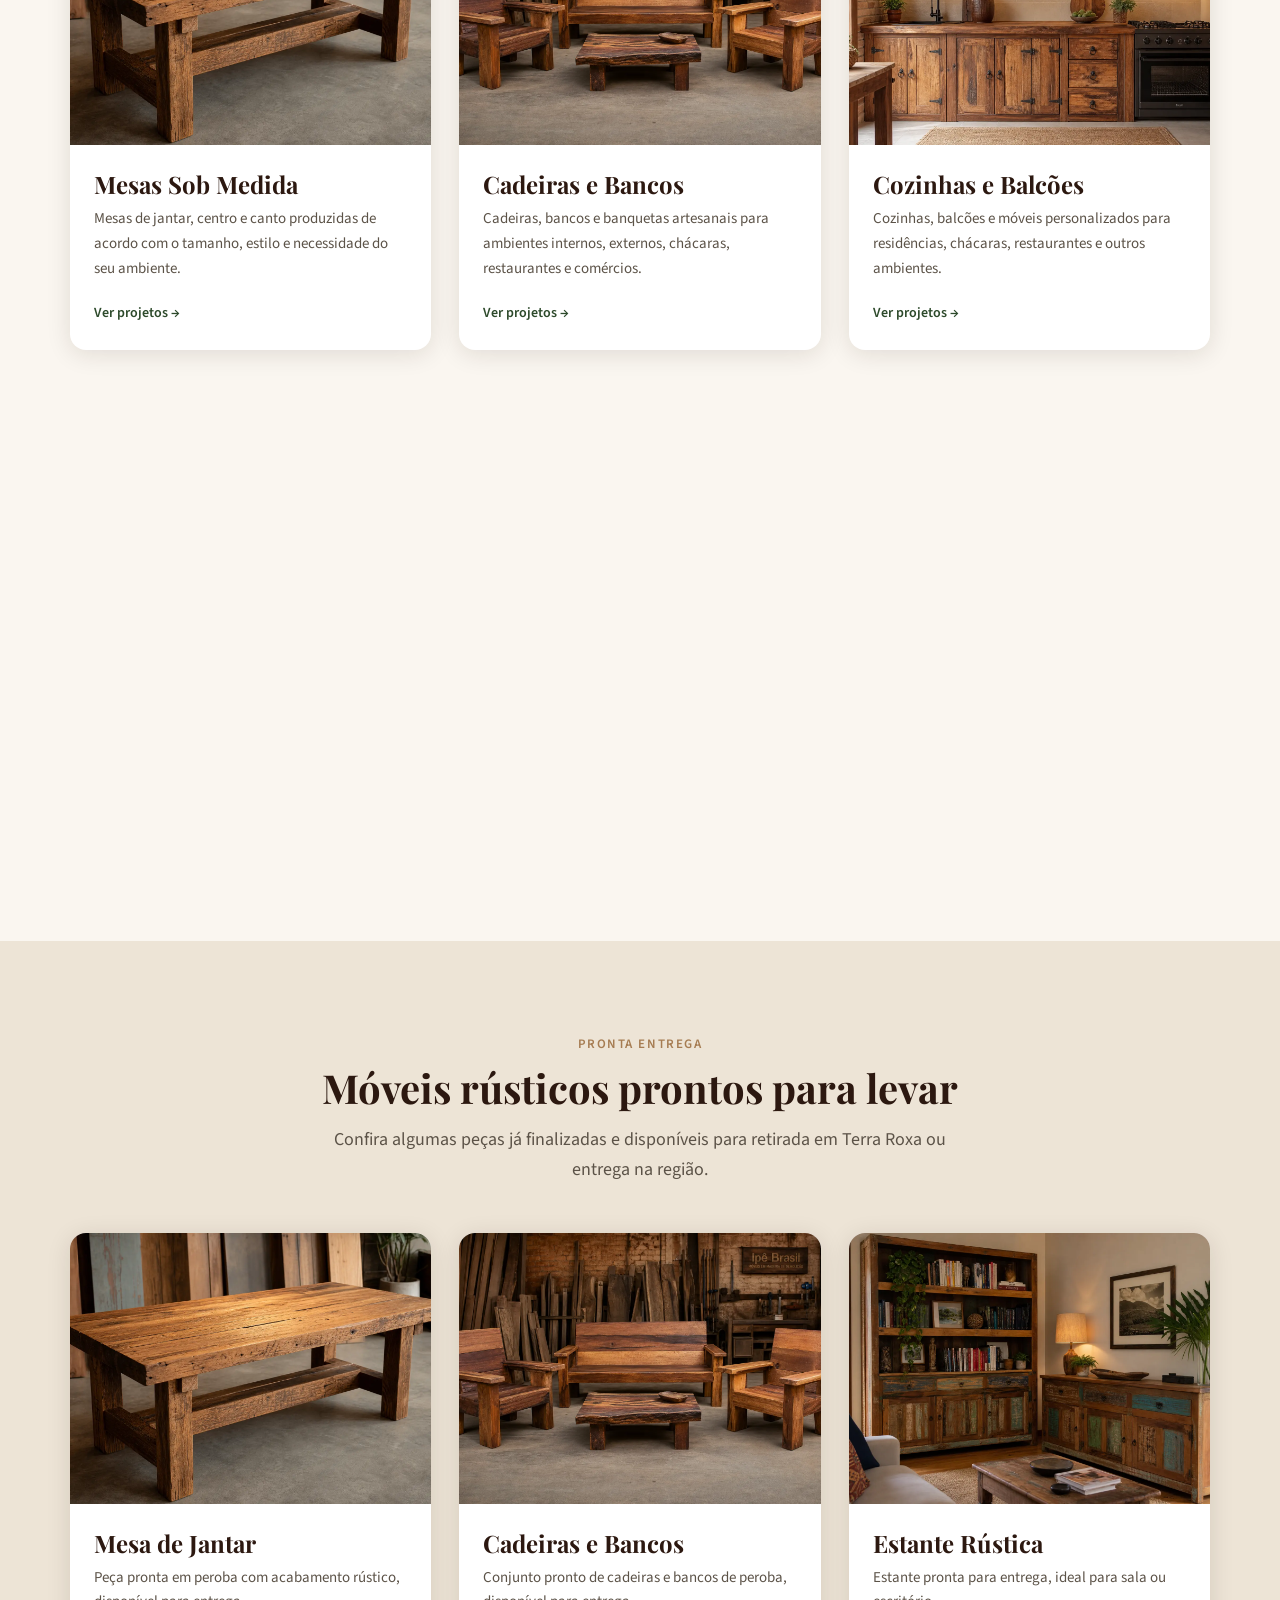
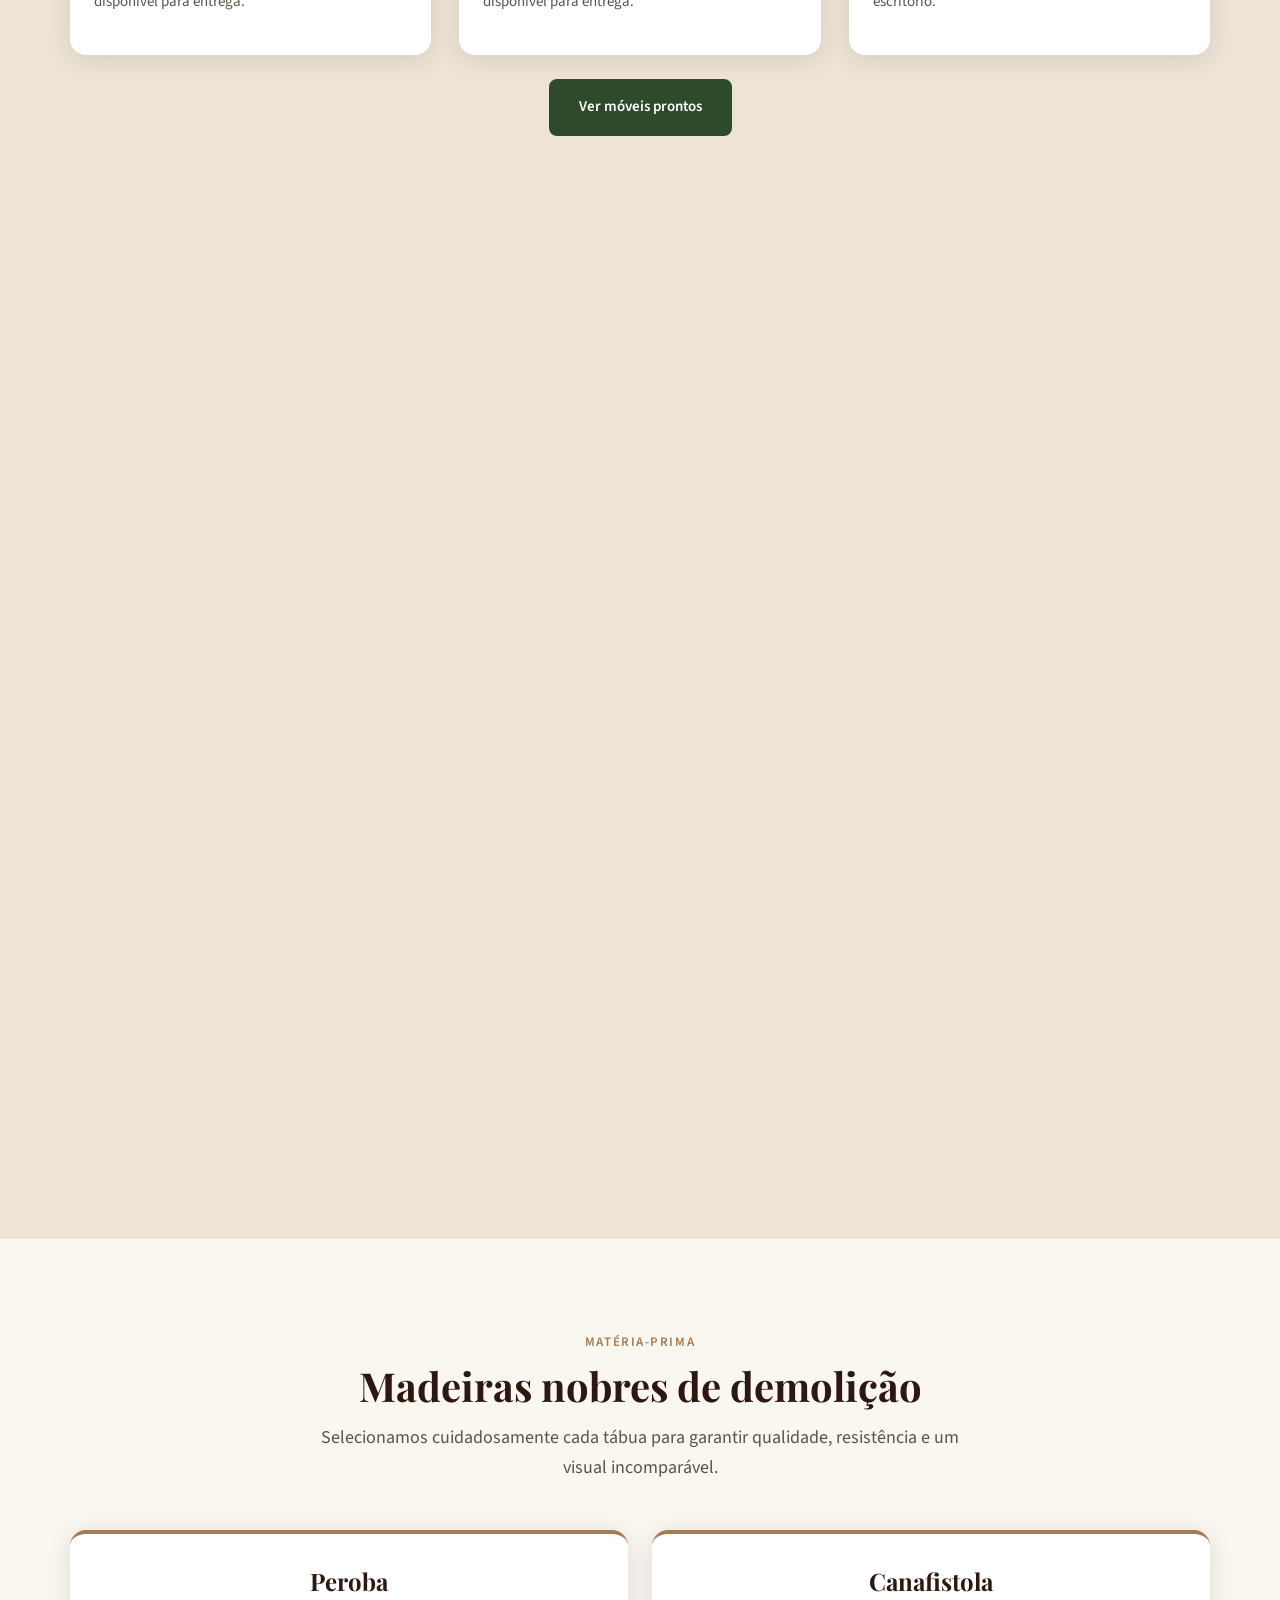
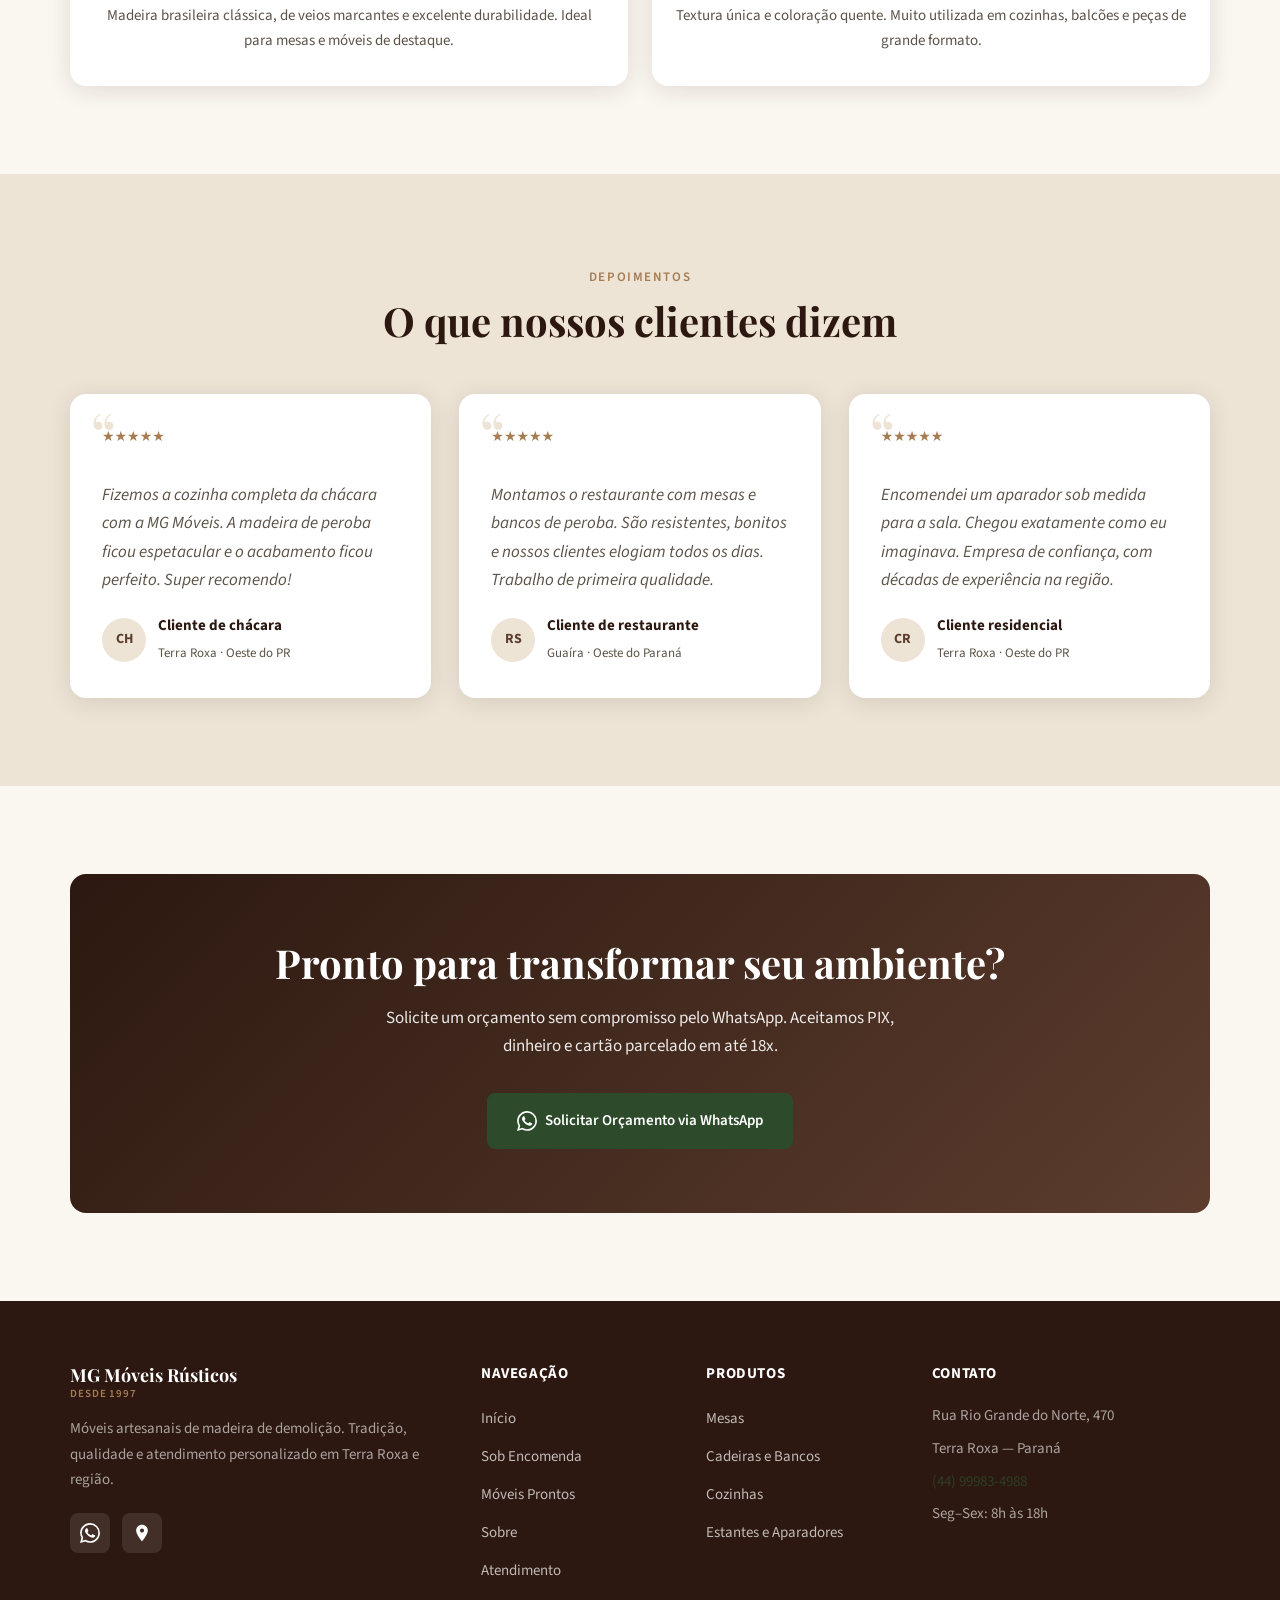
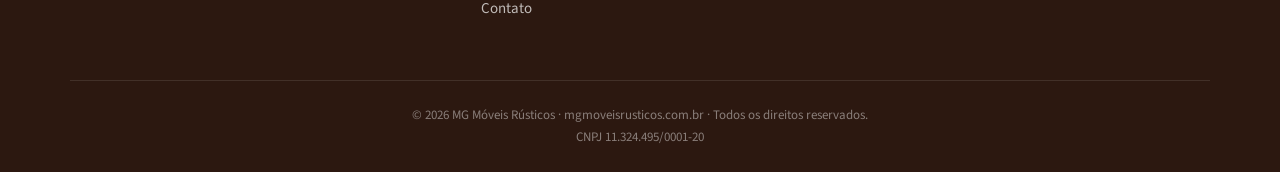
==== commit 217da885: "atualização pre-lancamento" ====
--- a/index.html
+++ b/index.html
@@ -6,11 +6,13 @@
   <meta name="viewport" content="width=device-width, initial-scale=1.0">
   <meta name="description"
     content="MG Móveis Rústicos — móveis artesanais de madeira de demolição em Terra Roxa, PR. Mesas, cadeiras, cozinhas e móveis sob encomenda para Terra Roxa, Guaíra, Palotina, Toledo e cidades vizinhas.">
-  <meta name="keywords" content="móveis rústicos, madeira de demolição, Terra Roxa, Paraná, mesas, cadeiras, cozinhas, móveis sob encomenda, marcenaria regional, Guaíra, Palotina, Toledo">
+  <meta name="keywords"
+    content="móveis rústicos, madeira de demolição, Terra Roxa, Paraná, mesas, cadeiras, cozinhas, móveis sob encomenda, marcenaria regional, Guaíra, Palotina, Toledo">
   <title>MG Móveis Rústicos | Móveis Rústicos em Terra Roxa, PR | Entrega Região Oeste</title>
   <link rel="canonical" href="https://mgmoveisrusticos.com.br/">
   <meta property="og:title" content="MG Móveis Rústicos | Móveis Rústicos em Terra Roxa, PR | Entrega Região Oeste">
-  <meta property="og:description" content="Móveis rústicos em madeira de demolição para Terra Roxa e cidades da região. Mesas, cadeiras, cozinhas e móveis sob encomenda.">
+  <meta property="og:description"
+    content="Móveis rústicos em madeira de demolição para Terra Roxa e cidades da região. Mesas, cadeiras, cozinhas e móveis sob encomenda.">
   <meta property="og:type" content="website">
   <meta property="og:url" content="https://mgmoveisrusticos.com.br/">
   <meta property="og:image" content="https://mgmoveisrusticos.com.br/images/mesa-rustica.webp">
@@ -88,7 +90,7 @@
       <nav class="nav">
         <ul class="nav-list">
           <li><a href="index.html" class="active">Início</a></li>
-          <li><a href="produtos.html">Produtos</a></li>
+          <li><a href="sob-encomenda.html">Produtos</a></li>
           <li><a href="sobre.html">Sobre</a></li>
           <li><a href="atendimento.html">Atendimento</a></li>
           <li><a href="contato.html">Contato</a></li>
@@ -116,7 +118,9 @@
       <h1>Móveis rústicos feitos com alma e madeira de demolição</h1>
       <p>Artesanato em peroba, canafistola e outras madeiras nobres de demolição. Móveis prontos e projetos sob
         encomenda para famílias, empresas, chácaras e restaurantes de Terra Roxa, Guaíra, Palotina, Toledo e região.</p>
-      <p style="margin-top: 1rem; max-width: 720px; opacity: .9;">Atendemos o oeste do Paraná e o sul do Mato Grosso do Sul com móveis rústicos sob medida e montagem local. Veja nossa página de <a href="atendimento.html" style="color: #ffcc80; text-decoration: underline;">atendimento</a>.</p>
+      <p style="margin-top: 1rem; max-width: 720px; opacity: .9;">Atendemos o oeste do Paraná e o sul do Mato Grosso do
+        Sul com móveis rústicos sob medida e montagem local. Veja nossa página de <a href="atendimento.html"
+          style="color: #ffcc80; text-decoration: underline;">atendimento</a>.</p>
       <div class="hero-actions">
         <a href="https://wa.me/5544999834988?text=Olá!%20Gostaria%20de%20solicitar%20um%20orçamento."
           class="btn btn-primary" target="_blank" rel="noopener">
@@ -126,9 +130,13 @@
           </svg>
           Falar no WhatsApp
         </a>
-        <a href="produtos.html" class="btn btn-outline">Ver Produtos</a>
-      </div>
-      <p style="margin-top: 1.5rem; max-width: 760px; color: #fff; opacity: 0.9;">Atendemos Terra Roxa, Guaíra, Palotina, Toledo e outras cidades do oeste do Paraná. Saiba mais sobre nosso atendimento regional em <a href="atendimento.html" style="color: #ffd8a6; text-decoration: underline;">Atendimento</a> ou veja algumas <a href="moveis-prontos.html" style="color: #ffd8a6; text-decoration: underline;">peças prontas para entrega</a>.</p>
+        <a href="sob-encomenda.html" class="btn btn-outline">Ver Produtos</a>
+      </div>
+      <p style="margin-top: 1.5rem; max-width: 760px; color: #fff; opacity: 0.9;">Atendemos Terra Roxa, Guaíra,
+        Palotina, Toledo e outras cidades do oeste do Paraná. Saiba mais sobre nosso atendimento regional em <a
+          href="atendimento.html" style="color: #ffd8a6; text-decoration: underline;">Atendimento</a> ou veja algumas <a
+          href="moveis-prontos.html" style="color: #ffd8a6; text-decoration: underline;">peças prontas para entrega</a>.
+      </p>
     </div>
   </section>
 
@@ -169,98 +177,146 @@
     </div>
   </section>
 
+
+  <!-- Produtos e projetos sob encomenda -->
+  <section class="section">
+    <div class="container">
+      <div class="section-header fade-in">
+        <span class="section-label">Móveis Sob Encomenda</span>
+        <h2>Móveis rústicos sob medida e projetos personalizados</h2>
+        <p>
+          Criamos móveis rústicos sob encomenda em madeira de demolição, adaptados ao seu
+          espaço, estilo e necessidade. Mesas, cozinhas, balcões, estantes, aparadores e
+          outras peças artesanais produzidas em Terra Roxa, Paraná.
+        </p>
+      </div>
+
+      <div class="cards-grid">
+
+        <article class="card fade-in">
+          <div class="card-image">
+            <img src="images/mesa-rustica.webp" alt="Mesa rústica sob medida em madeira de demolição">
+          </div>
+          <div class="card-body">
+            <h3>Mesas Sob Medida</h3>
+            <p>
+              Mesas de jantar, centro e canto produzidas de acordo com o tamanho,
+              estilo e necessidade do seu ambiente.
+            </p>
+            <a href="sob-encomenda.html" class="card-link">
+              Ver projetos →
+            </a>
+          </div>
+        </article>
+
+        <article class="card fade-in">
+          <div class="card-image">
+            <img src="images/cadeiras-banco.webp" alt="Cadeiras e bancos rústicos sob encomenda">
+          </div>
+          <div class="card-body">
+            <h3>Cadeiras e Bancos</h3>
+            <p>
+              Cadeiras, bancos e banquetas artesanais para ambientes internos,
+              externos, chácaras, restaurantes e comércios.
+            </p>
+            <a href="sob-encomenda.html" class="card-link">
+              Ver projetos →
+            </a>
+          </div>
+        </article>
+
+        <article class="card fade-in">
+          <div class="card-image">
+            <img src="images/cozinha-rustica.webp" alt="Cozinha rústica sob medida em madeira de demolição">
+          </div>
+          <div class="card-body">
+            <h3>Cozinhas e Balcões</h3>
+            <p>
+              Cozinhas, balcões e móveis personalizados para residências,
+              chácaras, restaurantes e outros ambientes.
+            </p>
+            <a href="sob-encomenda.html" class="card-link">
+              Ver projetos →
+            </a>
+          </div>
+        </article>
+
+        <article class="card fade-in">
+          <div class="card-image">
+            <img src="images/estante-aparador.webp" alt="Estantes e aparadores rústicos sob medida">
+          </div>
+          <div class="card-body">
+            <h3>Estantes e Aparadores</h3>
+            <p>
+              Móveis personalizados para salas, escritórios e outros ambientes,
+              combinando funcionalidade e o estilo único da madeira de demolição.
+            </p>
+            <a href="sob-encomenda.html" class="card-link">
+              Ver projetos →
+            </a>
+          </div>
+        </article>
+
+      </div>
+    </div>
+  </section>
+
+  <!-- Móveis prontos -->
   <section class="section bg-cream">
     <div class="container">
       <div class="section-header fade-in">
-        <span class="section-label">Móveis Prontos</span>
-        <h2>Peças rústicas com pronta entrega</h2>
-        <p>Algumas peças já estão finalizadas e disponíveis para entrega rápida ou retirada em Terra Roxa.</p>
-      </div>
+        <span class="section-label">Pronta Entrega</span>
+        <h2>Móveis rústicos prontos para levar</h2>
+        <p>
+          Confira algumas peças já finalizadas e disponíveis para retirada em Terra Roxa
+          ou entrega na região.
+        </p>
+      </div>
+
       <div class="cards-grid">
+
         <article class="card fade-in">
           <div class="card-image">
             <img src="images/mesa-rustica.webp" alt="Mesa rústica pronta para entrega">
           </div>
           <div class="card-body">
             <h3>Mesa de Jantar</h3>
-            <p>Peça pronta em peroba com acabamento rústico.</p>
-          </div>
-        </article>
+            <p>
+              Peça pronta em peroba com acabamento rústico, disponível para entrega.
+            </p>
+          </div>
+        </article>
+
         <article class="card fade-in">
           <div class="card-image">
             <img src="images/cadeiras-banco.webp" alt="Cadeiras e bancos rústicos prontos para entrega">
           </div>
           <div class="card-body">
             <h3>Cadeiras e Bancos</h3>
-            <p>Conjunto pronto de cadeiras e bancos de peroba, disponível para entrega.</p>
-          </div>
-        </article>
+            <p>
+              Conjunto pronto de cadeiras e bancos de peroba, disponível para entrega.
+            </p>
+          </div>
+        </article>
+
         <article class="card fade-in">
           <div class="card-image">
             <img src="images/estante-aparador.webp" alt="Estante rústica pronta para entrega">
           </div>
           <div class="card-body">
             <h3>Estante Rústica</h3>
-            <p>Estante pronta para entrega, ideal para sala ou escritório.</p>
-          </div>
-        </article>
-      </div>
+            <p>
+              Estante pronta para entrega, ideal para sala ou escritório.
+            </p>
+          </div>
+        </article>
+
+      </div>
+
       <div style="margin-top: 1.5rem; text-align: center;">
-        <a href="moveis-prontos.html" class="btn btn-primary">Ver móveis prontos</a>
-      </div>
-    </div>
-  </section>
-
-  <!-- Produtos destaque -->
-  <section class="section">
-    <div class="container">
-      <div class="section-header fade-in">
-        <span class="section-label">Nossos Produtos</span>
-        <h2>Móveis que contam histórias</h2>
-        <p>Cada peça é única, confeccionada com madeira recuperada de demolição, preservando a beleza natural dos veios
-          e a resistência das madeiras nobres.</p>
-      </div>
-      <div class="cards-grid">
-        <article class="card fade-in">
-          <div class="card-image">
-            <img src="images/mesa-rustica.webp" alt="Mesas rústicas de madeira de demolição">
-          </div>
-          <div class="card-body">
-            <h3>Mesas</h3>
-            <p>Mesas de jantar, centro e canto em diversos tamanhos e acabamentos rústicos.</p>
-            <a href="produtos.html" class="card-link">Ver galeria →</a>
-          </div>
-        </article>
-        <article class="card fade-in">
-          <div class="card-image">
-            <img src="images/cadeiras-banco.webp" alt="Cadeiras e bancos rústicos">
-          </div>
-          <div class="card-body">
-            <h3>Cadeiras e Bancos</h3>
-            <p>Cadeiras, bancos e banquetas artesanais para ambientes internos e externos.</p>
-            <a href="produtos.html" class="card-link">Ver galeria →</a>
-          </div>
-        </article>
-        <article class="card fade-in">
-          <div class="card-image">
-            <img src="images/cozinha-rustica.webp" alt="Cozinhas rústicas sob medida">
-          </div>
-          <div class="card-body">
-            <h3>Cozinhas</h3>
-            <p>Cozinhas completas e balcões sob medida para residências, chácaras e restaurantes.</p>
-            <a href="produtos.html" class="card-link">Ver galeria →</a>
-          </div>
-        </article>
-        <article class="card fade-in">
-          <div class="card-image">
-            <img src="images/estante-aparador.webp" alt="Estantes e aparadores rústicos">
-          </div>
-          <div class="card-body">
-            <h3>Estantes e Aparadores</h3>
-            <p>Organização com charme: estantes, aparadores e móveis para sala e escritório.</p>
-            <a href="produtos.html" class="card-link">Ver galeria →</a>
-          </div>
-        </article>
+        <a href="moveis-prontos.html" class="btn btn-primary">
+          Ver móveis prontos
+        </a>
       </div>
     </div>
   </section>
@@ -273,7 +329,7 @@
       </div>
       <div class="about-preview-content fade-in">
         <span class="section-label">Nossa História</span>
-        <h2>Quase 50 anos transformando madeira em arte</h2>
+        <h2>Quase 30 anos transformando madeira em arte</h2>
         <p>Desde 1997, a MG Móveis Rústicos fabrica móveis artesanais utilizando madeira de
           demolição — como peroba, canafistola e outras madeiras nobres — para criar peças únicas que unem
           tradição, durabilidade e beleza natural.</p>
@@ -320,7 +376,7 @@
           <p>Madeira brasileira clássica, de veios marcantes e excelente durabilidade. Ideal para mesas e móveis de
             destaque.</p>
         </div>
-        
+
         <div class="wood-card">
           <h3>Canafistola</h3>
           <p>Textura única e coloração quente. Muito utilizada em cozinhas, balcões e peças de grande formato.</p>
@@ -351,7 +407,8 @@
         </blockquote>
         <blockquote class="testimonial fade-in">
           <div class="testimonial-stars">★★★★★</div>
-          <p>Montamos o restaurante com mesas e bancos de peroba. São resistentes, bonitos e nossos clientes elogiam todos
+          <p>Montamos o restaurante com mesas e bancos de peroba. São resistentes, bonitos e nossos clientes elogiam
+            todos
             os dias. Trabalho de primeira qualidade.</p>
           <footer class="testimonial-author">
             <div class="testimonial-avatar">RS</div>
@@ -427,8 +484,9 @@
         <div>
           <h4>Navegação</h4>
           <ul class="footer-links">
-            <li><a href="index.html">Início</a></li>
-            <li><a href="produtos.html">Produtos</a></li>
+            <li><a href="index.html" class="active">Início</a></li>
+            <li><a href="sob-encomenda.html">Sob Encomenda</a></li>
+            <li><a href="moveis-prontos.html">Móveis Prontos</a></li>
             <li><a href="sobre.html">Sobre</a></li>
             <li><a href="atendimento.html">Atendimento</a></li>
             <li><a href="contato.html">Contato</a></li>
@@ -437,10 +495,10 @@
         <div>
           <h4>Produtos</h4>
           <ul class="footer-links">
-            <li><a href="produtos.html">Mesas</a></li>
-            <li><a href="produtos.html">Cadeiras e Bancos</a></li>
-            <li><a href="produtos.html">Cozinhas</a></li>
-            <li><a href="produtos.html">Estantes e Aparadores</a></li>
+            <li><a href="sob-encomenda.html">Mesas</a></li>
+            <li><a href="sob-encomenda.html">Cadeiras e Bancos</a></li>
+            <li><a href="sob-encomenda.html">Cozinhas</a></li>
+            <li><a href="sob-encomenda.html">Estantes e Aparadores</a></li>
           </ul>
         </div>
         <div class="footer-contact">
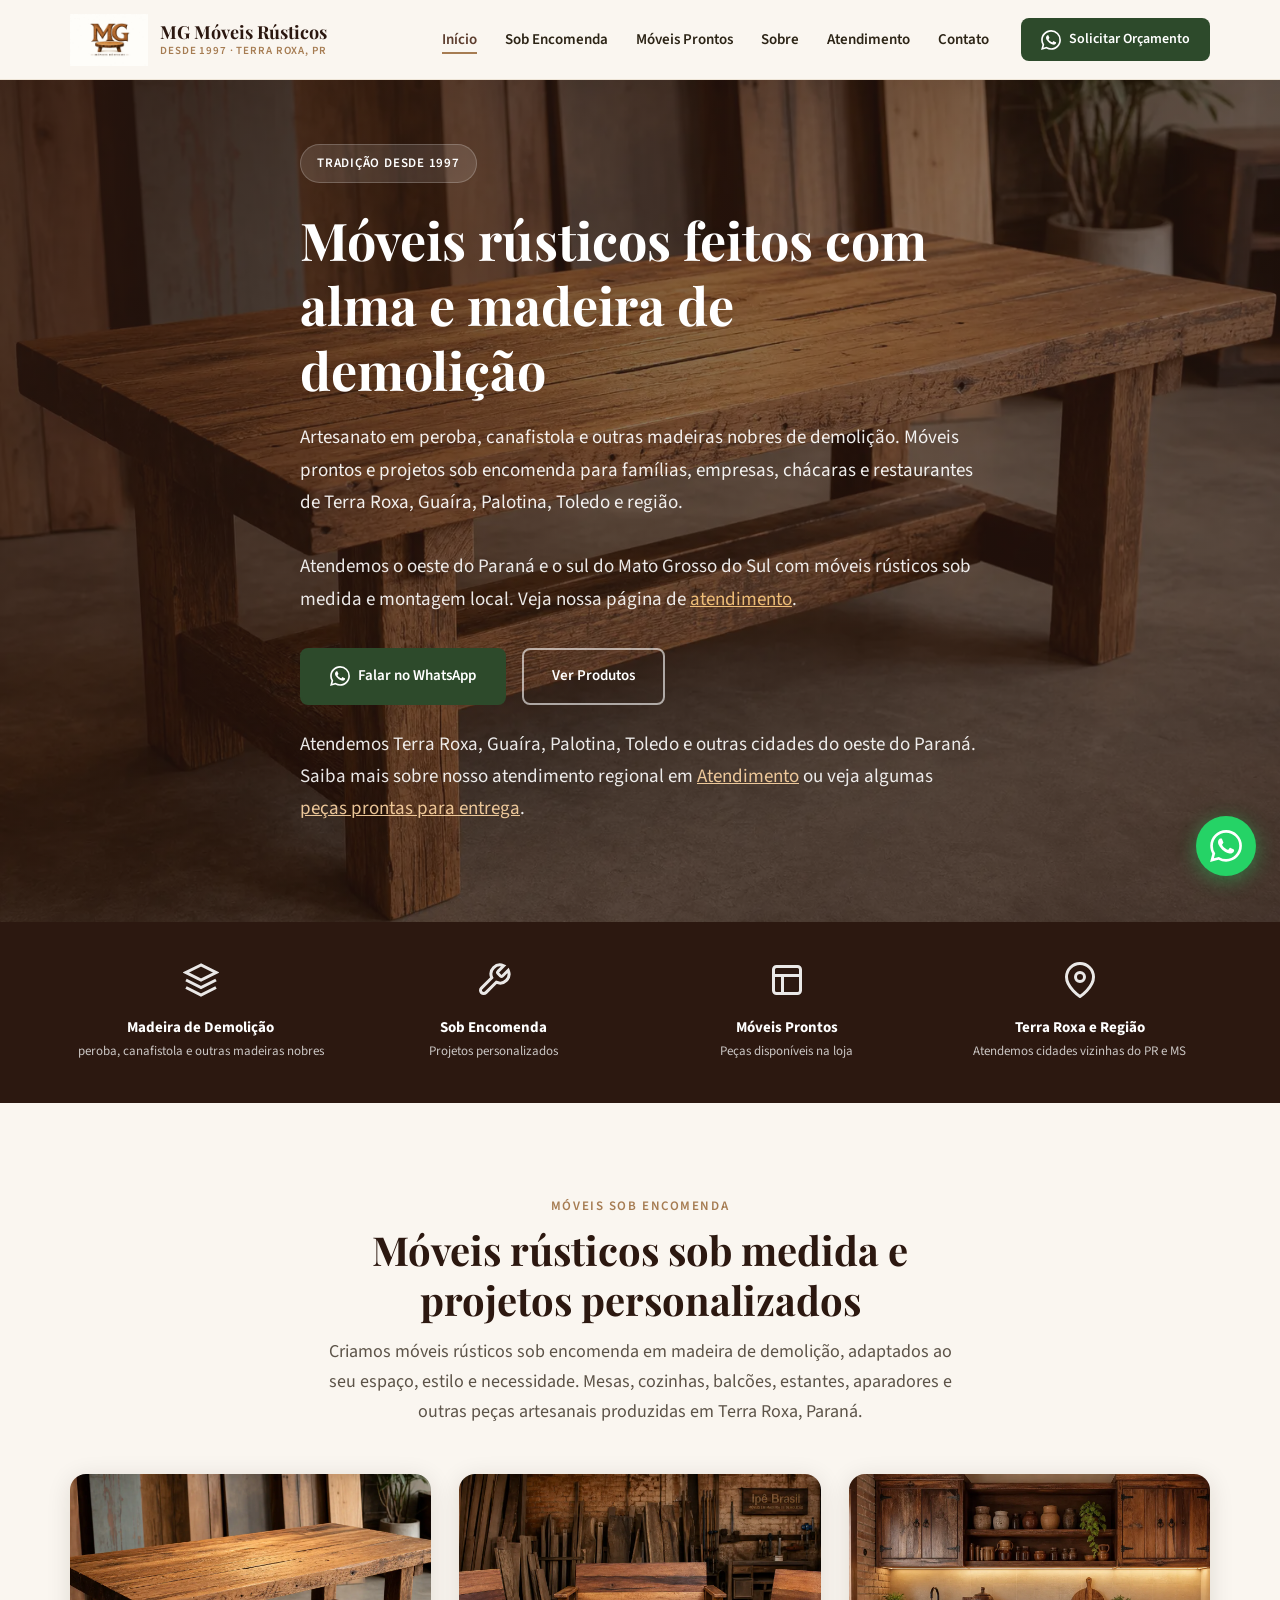
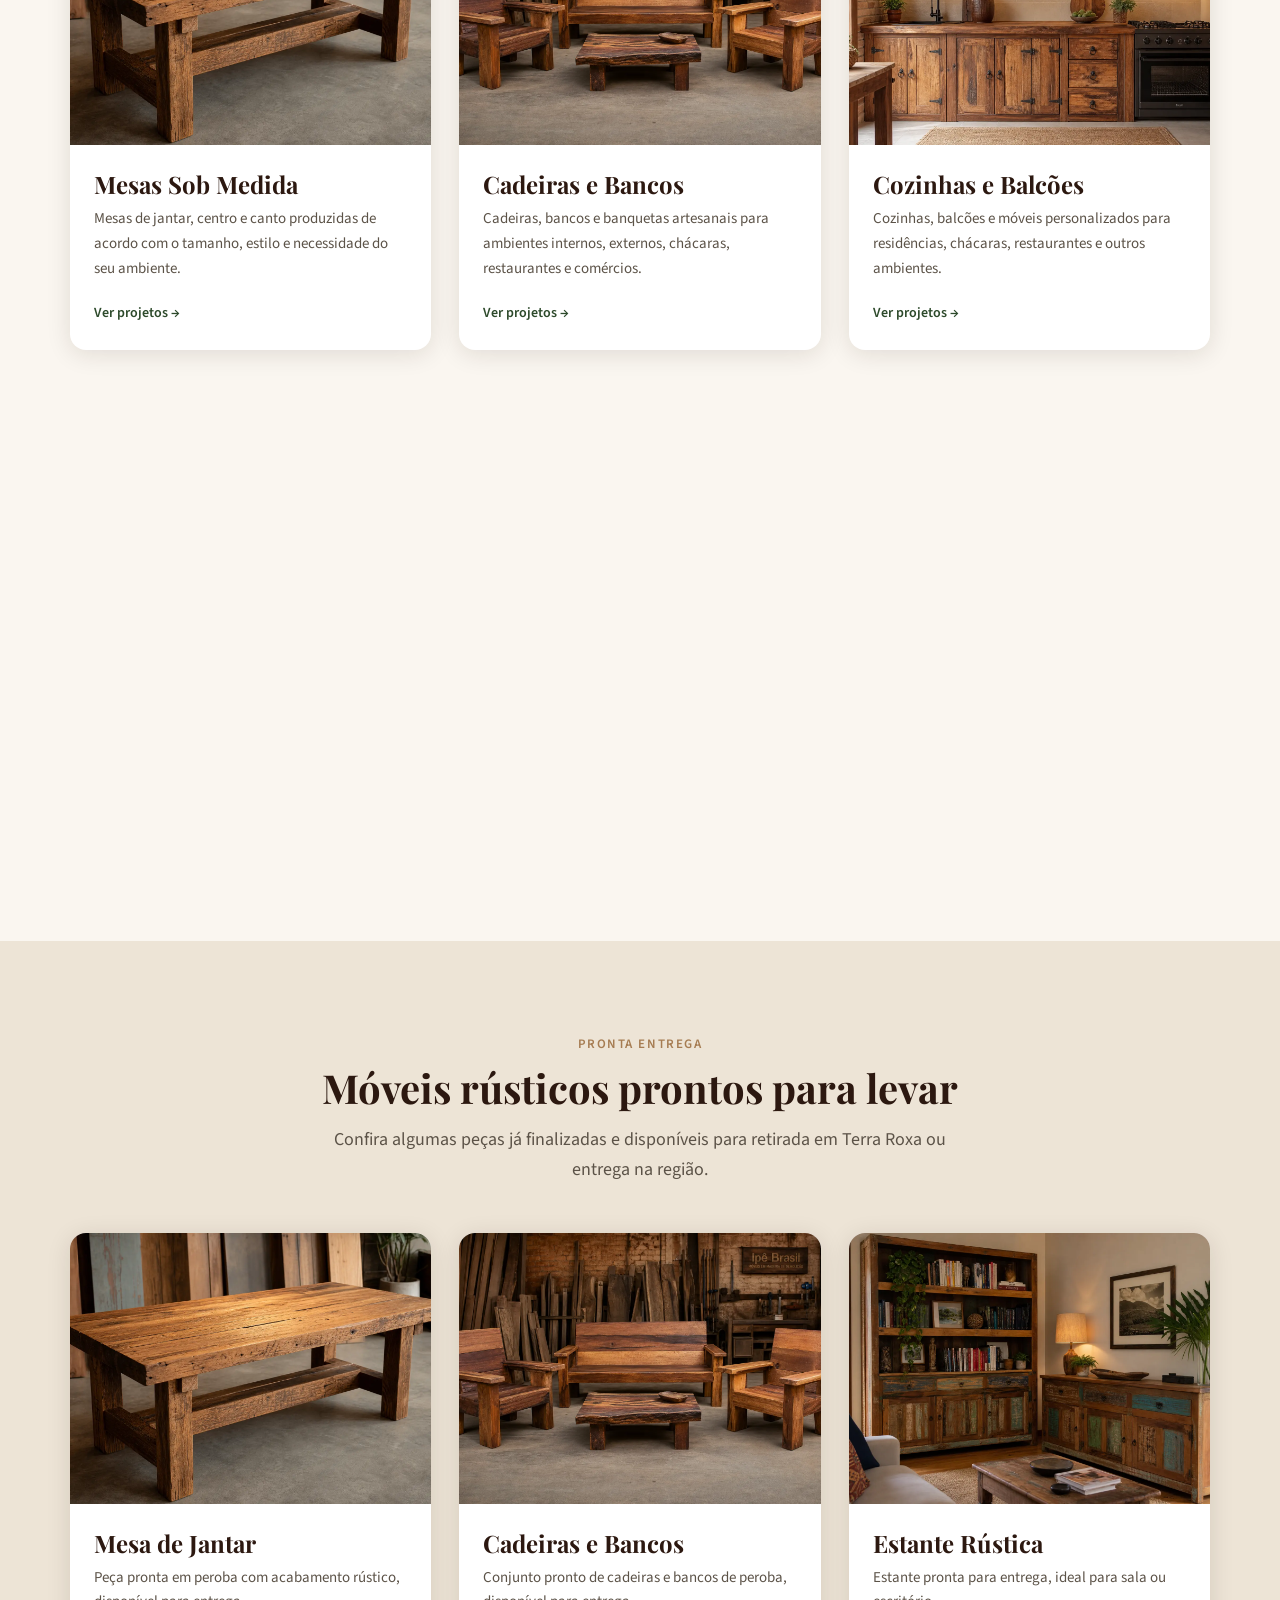
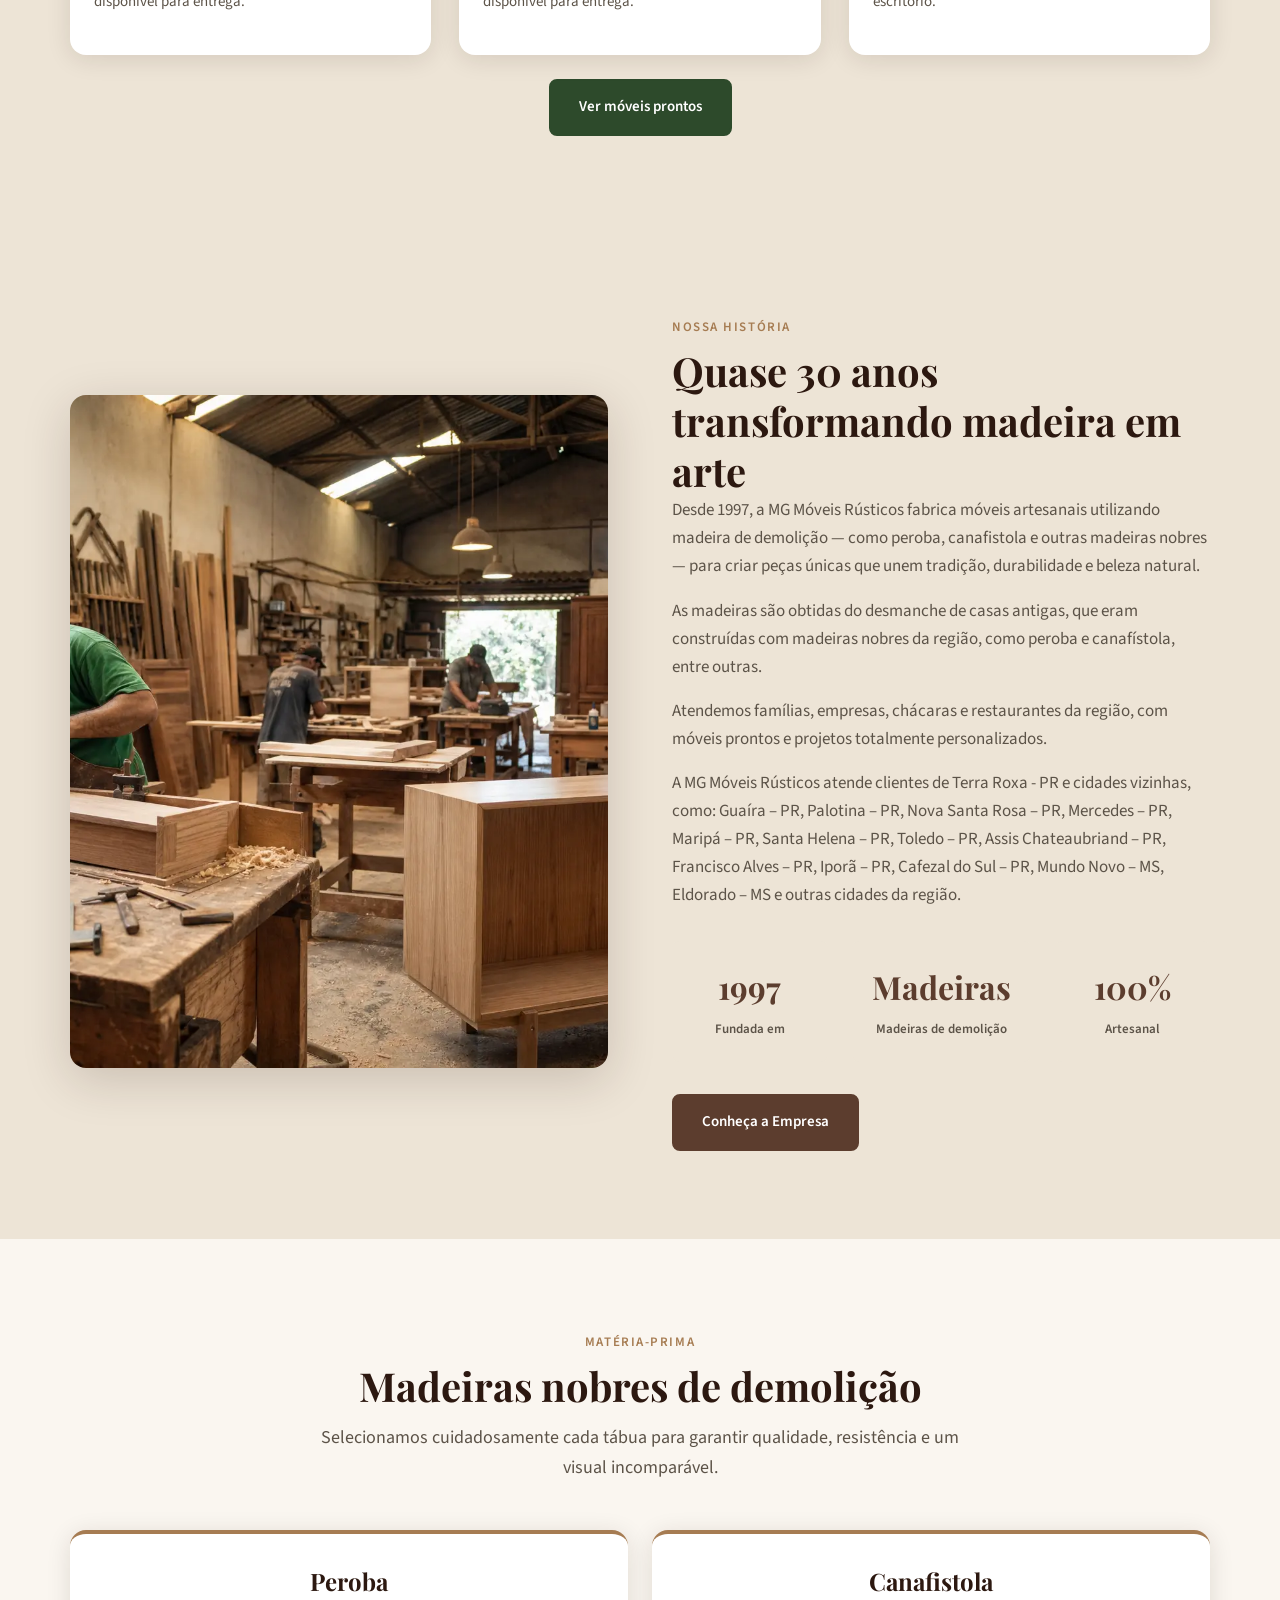
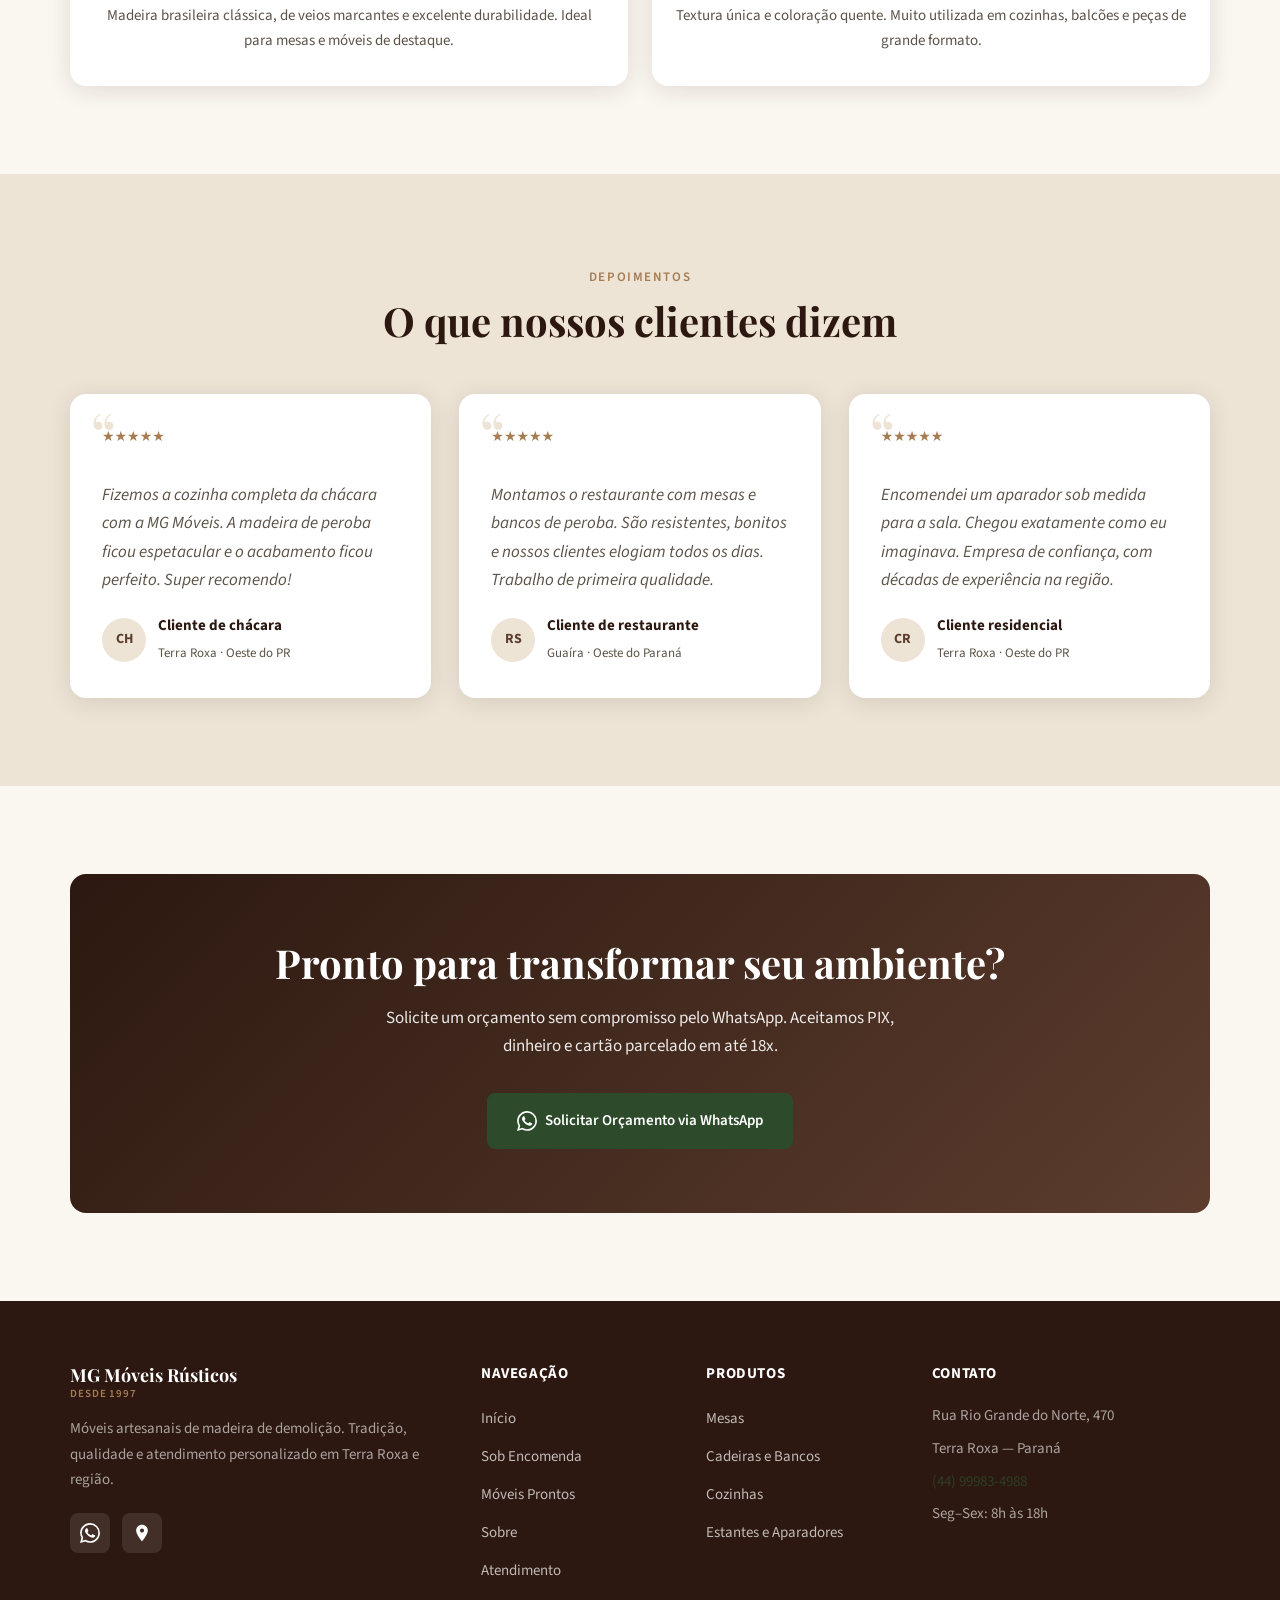
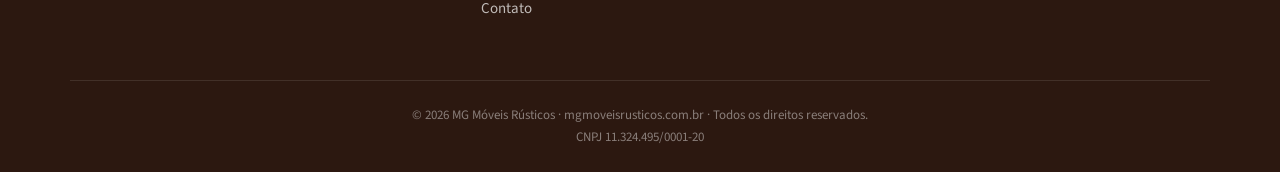
==== commit c4edc6b5: "atualizacao" ====
--- a/index.html
+++ b/index.html
@@ -90,7 +90,8 @@
       <nav class="nav">
         <ul class="nav-list">
           <li><a href="index.html" class="active">Início</a></li>
-          <li><a href="sob-encomenda.html">Produtos</a></li>
+          <li><a href="sob-encomenda.html">Sob Encomenda</a></li>
+          <li><a href="moveis-prontos.html">Móveis Prontos</a></li>
           <li><a href="sobre.html">Sobre</a></li>
           <li><a href="atendimento.html">Atendimento</a></li>
           <li><a href="contato.html">Contato</a></li>
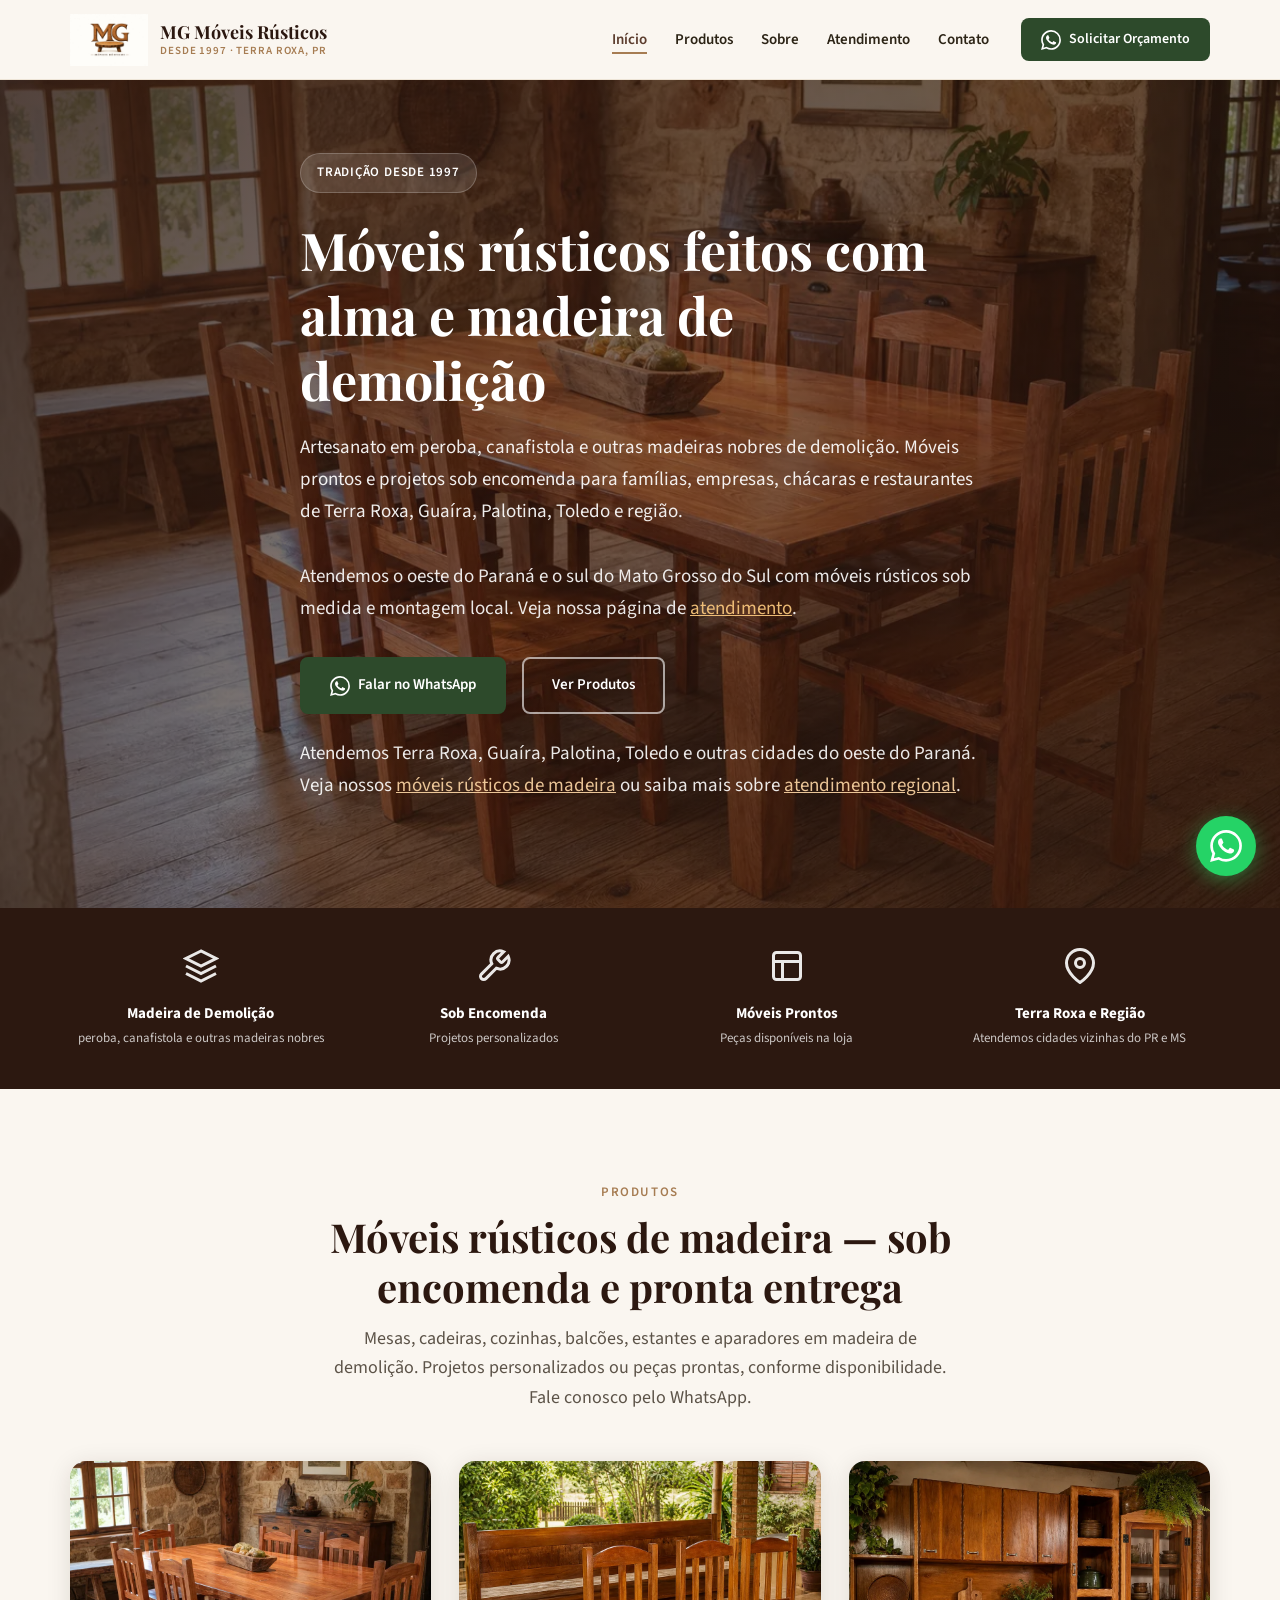
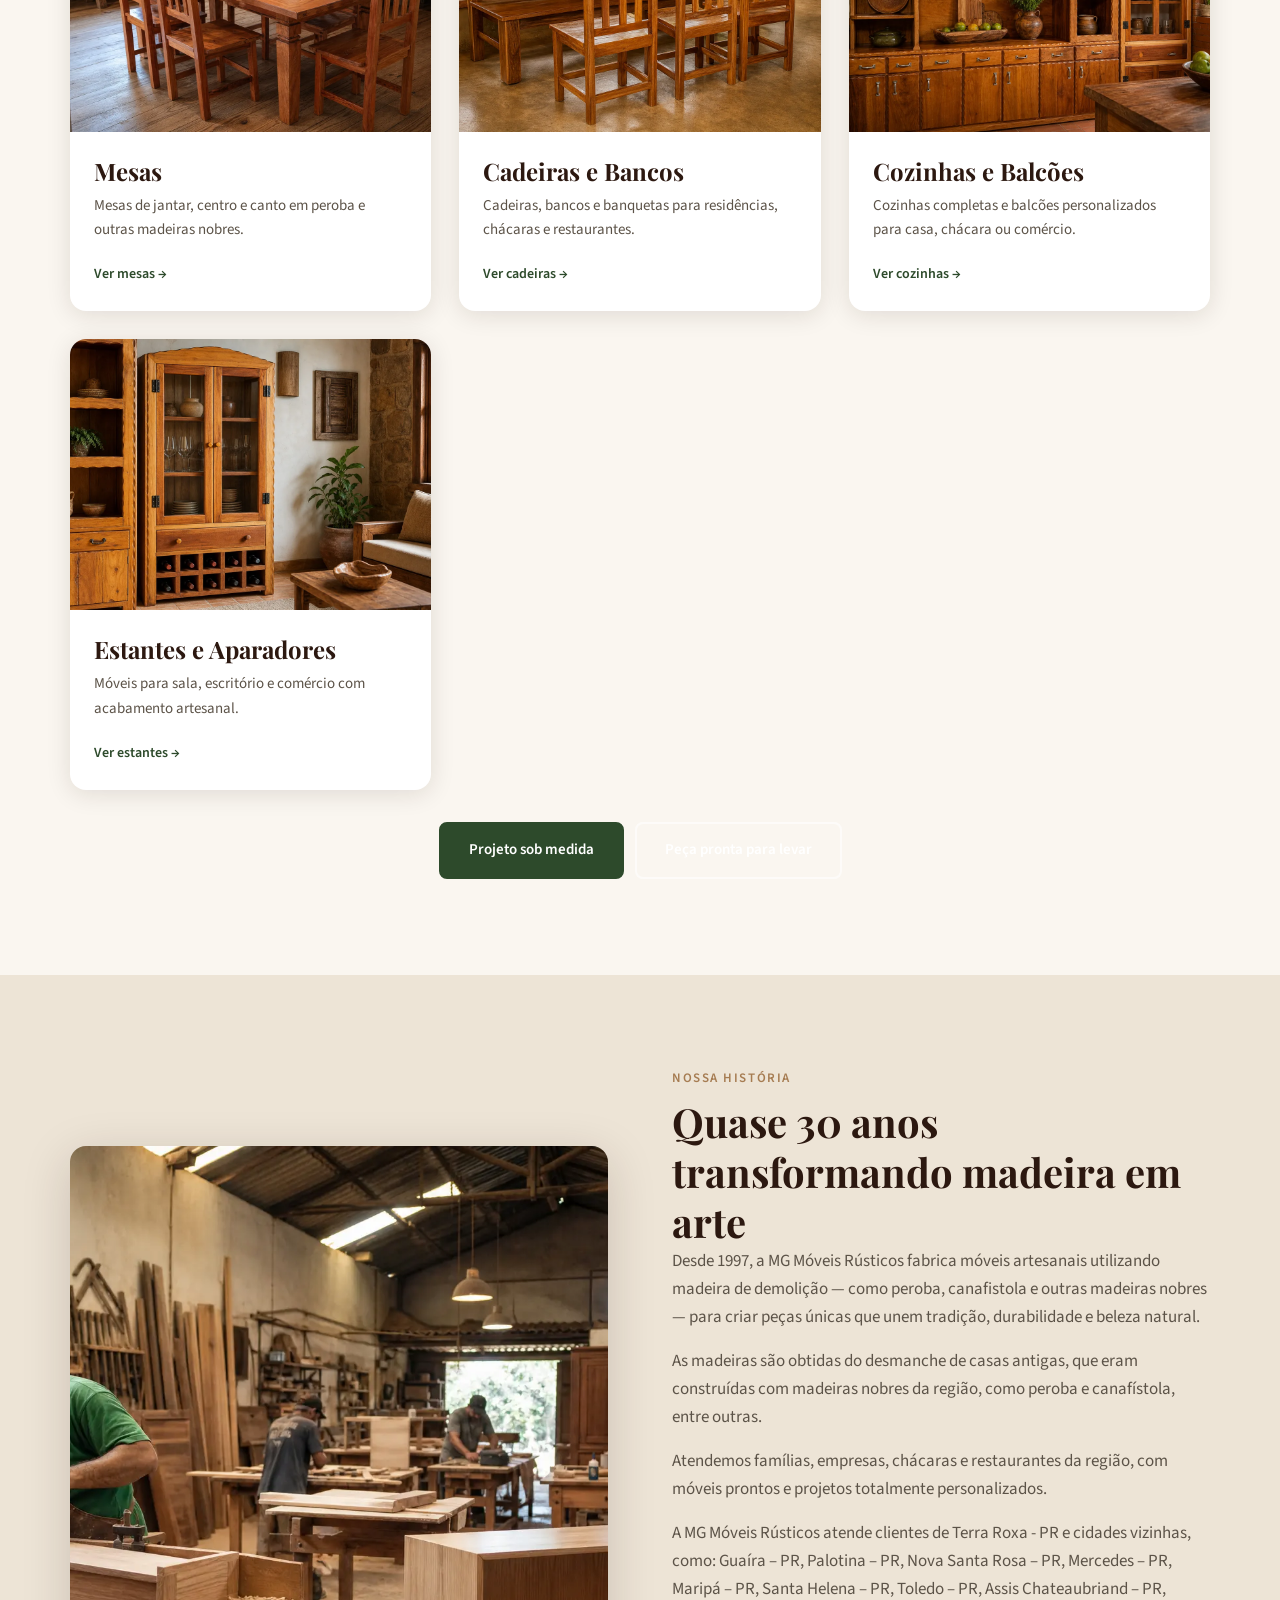
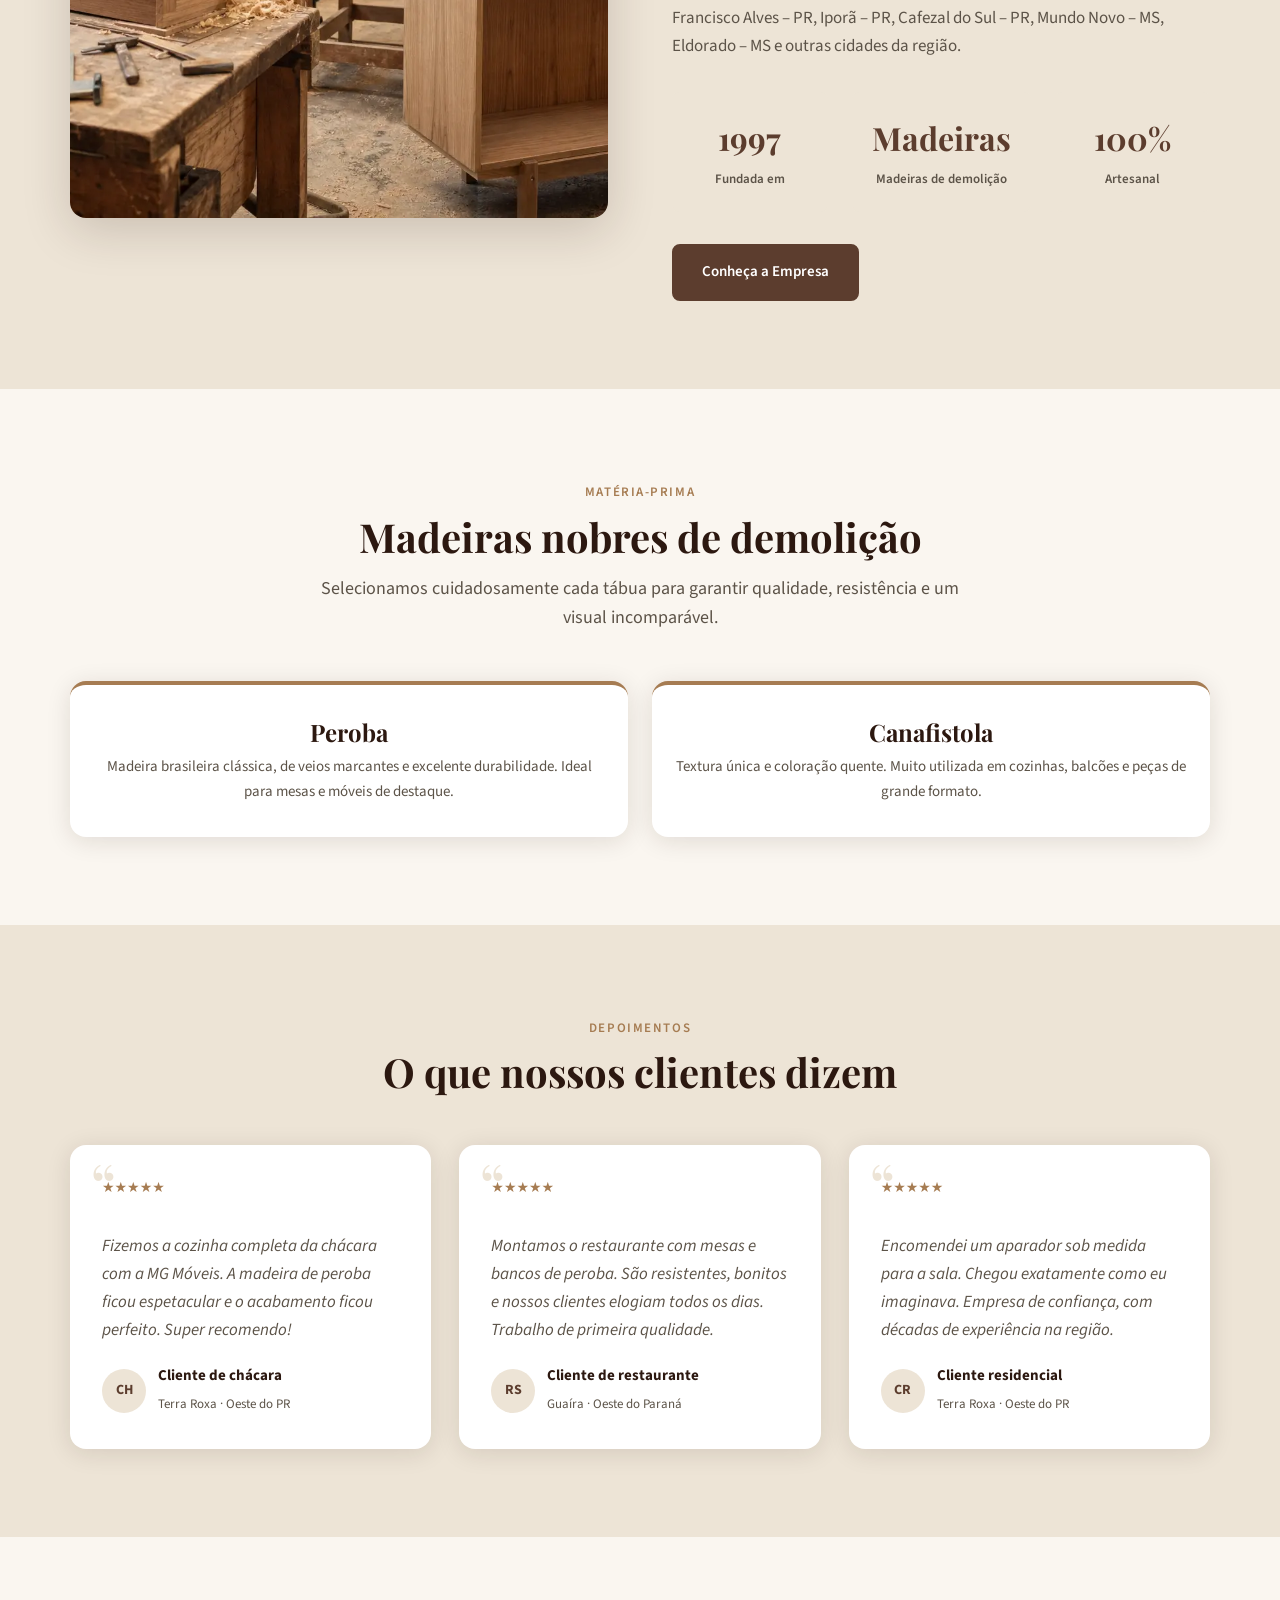
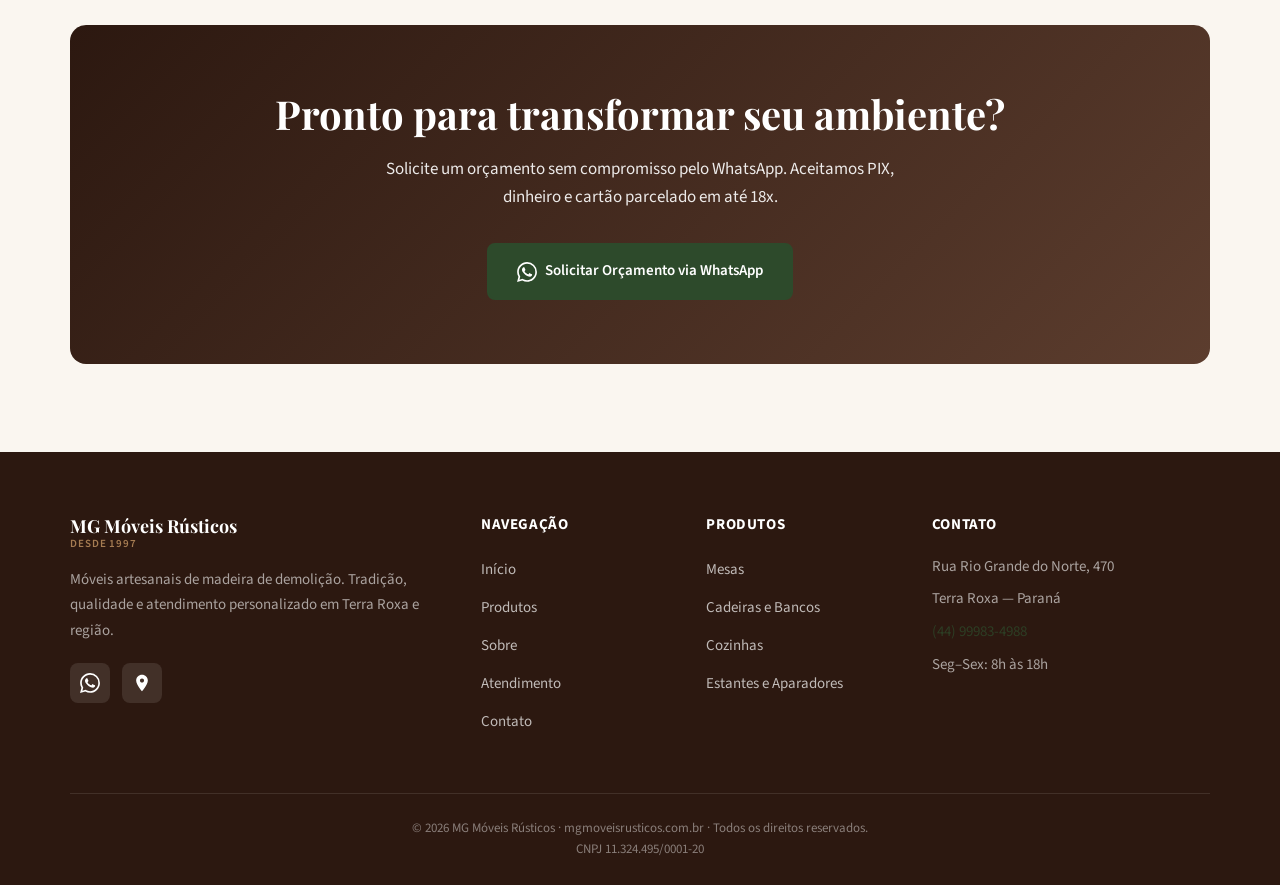
==== commit 1bff46e6: "Unifica produtos em pagina unica com galeria por categoria, capas e modelos IA para conversao via Wh" ====
--- a/index.html
+++ b/index.html
@@ -5,9 +5,9 @@
   <meta charset="UTF-8">
   <meta name="viewport" content="width=device-width, initial-scale=1.0">
   <meta name="description"
-    content="MG Móveis Rústicos — móveis artesanais de madeira de demolição em Terra Roxa, PR. Mesas, cadeiras, cozinhas e móveis sob encomenda para Terra Roxa, Guaíra, Palotina, Toledo e cidades vizinhas.">
+    content="MG Móveis Rústicos — móveis rústicos de madeira de demolição em Terra Roxa, PR. Mesas, cadeiras, cozinhas sob encomenda e pronta entrega. Atendemos Guaíra, Palotina, Toledo e o oeste do Paraná.">
   <meta name="keywords"
-    content="móveis rústicos, madeira de demolição, Terra Roxa, Paraná, mesas, cadeiras, cozinhas, móveis sob encomenda, marcenaria regional, Guaíra, Palotina, Toledo">
+    content="móveis rústicos, móveis de madeira, madeira de demolição, móveis sob encomenda, móveis prontos, Terra Roxa, oeste do Paraná, mesas rústicas, cozinhas rústicas, marcenaria artesanal, Guaíra, Palotina, Toledo">
   <title>MG Móveis Rústicos | Móveis Rústicos em Terra Roxa, PR | Entrega Região Oeste</title>
   <link rel="canonical" href="https://mgmoveisrusticos.com.br/">
   <meta property="og:title" content="MG Móveis Rústicos | Móveis Rústicos em Terra Roxa, PR | Entrega Região Oeste">
@@ -15,7 +15,7 @@
     content="Móveis rústicos em madeira de demolição para Terra Roxa e cidades da região. Mesas, cadeiras, cozinhas e móveis sob encomenda.">
   <meta property="og:type" content="website">
   <meta property="og:url" content="https://mgmoveisrusticos.com.br/">
-  <meta property="og:image" content="https://mgmoveisrusticos.com.br/images/mesa-rustica.webp">
+  <meta property="og:image" content="https://mgmoveisrusticos.com.br/images/capa-mesas.webp">
   <meta name="twitter:card" content="summary_large_image">
   <link rel="preconnect" href="https://fonts.googleapis.com">
   <link rel="preconnect" href="https://fonts.gstatic.com" crossorigin>
@@ -90,8 +90,7 @@
       <nav class="nav">
         <ul class="nav-list">
           <li><a href="index.html" class="active">Início</a></li>
-          <li><a href="sob-encomenda.html">Sob Encomenda</a></li>
-          <li><a href="moveis-prontos.html">Móveis Prontos</a></li>
+          <li><a href="produtos.html">Produtos</a></li>
           <li><a href="sobre.html">Sobre</a></li>
           <li><a href="atendimento.html">Atendimento</a></li>
           <li><a href="contato.html">Contato</a></li>
@@ -111,7 +110,7 @@
   <!-- Hero -->
   <section class="hero">
     <div class="hero-bg">
-      <img src="images/mesa-rustica.webp" alt="Mesa rústica de madeira de demolição">
+      <img src="images/capa-mesas.webp" alt="Mesa rústica de madeira de demolição">
       <div class="hero-overlay"></div>
     </div>
     <div class="container hero-content">
@@ -131,12 +130,12 @@
           </svg>
           Falar no WhatsApp
         </a>
-        <a href="sob-encomenda.html" class="btn btn-outline">Ver Produtos</a>
+        <a href="produtos.html" class="btn btn-outline">Ver Produtos</a>
       </div>
       <p style="margin-top: 1.5rem; max-width: 760px; color: #fff; opacity: 0.9;">Atendemos Terra Roxa, Guaíra,
-        Palotina, Toledo e outras cidades do oeste do Paraná. Saiba mais sobre nosso atendimento regional em <a
-          href="atendimento.html" style="color: #ffd8a6; text-decoration: underline;">Atendimento</a> ou veja algumas <a
-          href="moveis-prontos.html" style="color: #ffd8a6; text-decoration: underline;">peças prontas para entrega</a>.
+        Palotina, Toledo e outras cidades do oeste do Paraná. Veja nossos <a href="produtos.html"
+          style="color: #ffd8a6; text-decoration: underline;">móveis rústicos de madeira</a> ou saiba mais sobre <a
+          href="atendimento.html" style="color: #ffd8a6; text-decoration: underline;">atendimento regional</a>.
       </p>
     </div>
   </section>
@@ -179,16 +178,15 @@
   </section>
 
 
-  <!-- Produtos e projetos sob encomenda -->
+  <!-- Produtos -->
   <section class="section">
     <div class="container">
       <div class="section-header fade-in">
-        <span class="section-label">Móveis Sob Encomenda</span>
-        <h2>Móveis rústicos sob medida e projetos personalizados</h2>
+        <span class="section-label">Produtos</span>
+        <h2>Móveis rústicos de madeira — sob encomenda e pronta entrega</h2>
         <p>
-          Criamos móveis rústicos sob encomenda em madeira de demolição, adaptados ao seu
-          espaço, estilo e necessidade. Mesas, cozinhas, balcões, estantes, aparadores e
-          outras peças artesanais produzidas em Terra Roxa, Paraná.
+          Mesas, cadeiras, cozinhas, balcões, estantes e aparadores em madeira de demolição.
+          Projetos personalizados ou peças prontas, conforme disponibilidade. Fale conosco pelo WhatsApp.
         </p>
       </div>
 
@@ -196,127 +194,72 @@
 
         <article class="card fade-in">
           <div class="card-image">
-            <img src="images/mesa-rustica.webp" alt="Mesa rústica sob medida em madeira de demolição">
+            <img src="images/capa-mesas.webp" alt="Mesas rústicas de madeira de demolição">
           </div>
           <div class="card-body">
-            <h3>Mesas Sob Medida</h3>
+            <h3>Mesas</h3>
             <p>
-              Mesas de jantar, centro e canto produzidas de acordo com o tamanho,
-              estilo e necessidade do seu ambiente.
+              Mesas de jantar, centro e canto em peroba e outras madeiras nobres.
             </p>
-            <a href="sob-encomenda.html" class="card-link">
-              Ver projetos →
+            <a href="produtos.html#mesas" class="card-link">
+              Ver mesas →
             </a>
           </div>
         </article>
 
         <article class="card fade-in">
           <div class="card-image">
-            <img src="images/cadeiras-banco.webp" alt="Cadeiras e bancos rústicos sob encomenda">
+            <img src="images/capa-cadeiras-bancos.webp" alt="Cadeiras e bancos rústicos de madeira">
           </div>
           <div class="card-body">
             <h3>Cadeiras e Bancos</h3>
             <p>
-              Cadeiras, bancos e banquetas artesanais para ambientes internos,
-              externos, chácaras, restaurantes e comércios.
+              Cadeiras, bancos e banquetas para residências, chácaras e restaurantes.
             </p>
-            <a href="sob-encomenda.html" class="card-link">
-              Ver projetos →
+            <a href="produtos.html#cadeiras" class="card-link">
+              Ver cadeiras →
             </a>
           </div>
         </article>
 
         <article class="card fade-in">
           <div class="card-image">
-            <img src="images/cozinha-rustica.webp" alt="Cozinha rústica sob medida em madeira de demolição">
+            <img src="images/capa-cozinhas.webp" alt="Cozinhas e balcões rústicos de madeira">
           </div>
           <div class="card-body">
             <h3>Cozinhas e Balcões</h3>
             <p>
-              Cozinhas, balcões e móveis personalizados para residências,
-              chácaras, restaurantes e outros ambientes.
+              Cozinhas completas e balcões personalizados para casa, chácara ou comércio.
             </p>
-            <a href="sob-encomenda.html" class="card-link">
-              Ver projetos →
+            <a href="produtos.html#cozinhas" class="card-link">
+              Ver cozinhas →
             </a>
           </div>
         </article>
 
         <article class="card fade-in">
           <div class="card-image">
-            <img src="images/estante-aparador.webp" alt="Estantes e aparadores rústicos sob medida">
+            <img src="images/capa-estantes-aparadores.webp" alt="Estantes e aparadores rústicos de madeira">
           </div>
           <div class="card-body">
             <h3>Estantes e Aparadores</h3>
             <p>
-              Móveis personalizados para salas, escritórios e outros ambientes,
-              combinando funcionalidade e o estilo único da madeira de demolição.
+              Móveis para sala, escritório e comércio com acabamento artesanal.
             </p>
-            <a href="sob-encomenda.html" class="card-link">
-              Ver projetos →
+            <a href="produtos.html#estantes" class="card-link">
+              Ver estantes →
             </a>
           </div>
         </article>
 
       </div>
-    </div>
-  </section>
-
-  <!-- Móveis prontos -->
-  <section class="section bg-cream">
-    <div class="container">
-      <div class="section-header fade-in">
-        <span class="section-label">Pronta Entrega</span>
-        <h2>Móveis rústicos prontos para levar</h2>
-        <p>
-          Confira algumas peças já finalizadas e disponíveis para retirada em Terra Roxa
-          ou entrega na região.
-        </p>
-      </div>
-
-      <div class="cards-grid">
-
-        <article class="card fade-in">
-          <div class="card-image">
-            <img src="images/mesa-rustica.webp" alt="Mesa rústica pronta para entrega">
-          </div>
-          <div class="card-body">
-            <h3>Mesa de Jantar</h3>
-            <p>
-              Peça pronta em peroba com acabamento rústico, disponível para entrega.
-            </p>
-          </div>
-        </article>
-
-        <article class="card fade-in">
-          <div class="card-image">
-            <img src="images/cadeiras-banco.webp" alt="Cadeiras e bancos rústicos prontos para entrega">
-          </div>
-          <div class="card-body">
-            <h3>Cadeiras e Bancos</h3>
-            <p>
-              Conjunto pronto de cadeiras e bancos de peroba, disponível para entrega.
-            </p>
-          </div>
-        </article>
-
-        <article class="card fade-in">
-          <div class="card-image">
-            <img src="images/estante-aparador.webp" alt="Estante rústica pronta para entrega">
-          </div>
-          <div class="card-body">
-            <h3>Estante Rústica</h3>
-            <p>
-              Estante pronta para entrega, ideal para sala ou escritório.
-            </p>
-          </div>
-        </article>
-
-      </div>
-
-      <div style="margin-top: 1.5rem; text-align: center;">
-        <a href="moveis-prontos.html" class="btn btn-primary">
-          Ver móveis prontos
+
+      <div style="margin-top: 2rem; text-align: center;" class="fade-in">
+        <a href="produtos.html#sob-encomenda" class="btn btn-primary" style="margin-right: .5rem; margin-bottom: .5rem;">
+          Projeto sob medida
+        </a>
+        <a href="produtos.html#pronta-entrega" class="btn btn-outline">
+          Peça pronta para levar
         </a>
       </div>
     </div>
@@ -486,8 +429,7 @@
           <h4>Navegação</h4>
           <ul class="footer-links">
             <li><a href="index.html" class="active">Início</a></li>
-            <li><a href="sob-encomenda.html">Sob Encomenda</a></li>
-            <li><a href="moveis-prontos.html">Móveis Prontos</a></li>
+            <li><a href="produtos.html">Produtos</a></li>
             <li><a href="sobre.html">Sobre</a></li>
             <li><a href="atendimento.html">Atendimento</a></li>
             <li><a href="contato.html">Contato</a></li>
@@ -496,10 +438,10 @@
         <div>
           <h4>Produtos</h4>
           <ul class="footer-links">
-            <li><a href="sob-encomenda.html">Mesas</a></li>
-            <li><a href="sob-encomenda.html">Cadeiras e Bancos</a></li>
-            <li><a href="sob-encomenda.html">Cozinhas</a></li>
-            <li><a href="sob-encomenda.html">Estantes e Aparadores</a></li>
+            <li><a href="produtos.html#mesas">Mesas</a></li>
+            <li><a href="produtos.html#cadeiras">Cadeiras e Bancos</a></li>
+            <li><a href="produtos.html#cozinhas">Cozinhas</a></li>
+            <li><a href="produtos.html#estantes">Estantes e Aparadores</a></li>
           </ul>
         </div>
         <div class="footer-contact">
--- a/css/style.css
+++ b/css/style.css
@@ -791,6 +791,32 @@
   display: none;
 }
 
+.gallery-capa::before,
+.gallery-modelo::before {
+  position: absolute;
+  top: 12px;
+  left: 12px;
+  z-index: 2;
+  padding: 0.3rem 0.75rem;
+  border-radius: 999px;
+  font-size: 0.7rem;
+  font-weight: 700;
+  letter-spacing: 0.03em;
+  text-transform: uppercase;
+}
+
+.gallery-capa::before {
+  content: "Estilo";
+  background: var(--forest);
+  color: var(--white);
+}
+
+.gallery-modelo::before {
+  content: "Modelo";
+  background: rgba(255, 255, 255, 0.92);
+  color: var(--wood-dark);
+}
+
 /* Lightbox */
 .lightbox {
   position: fixed;
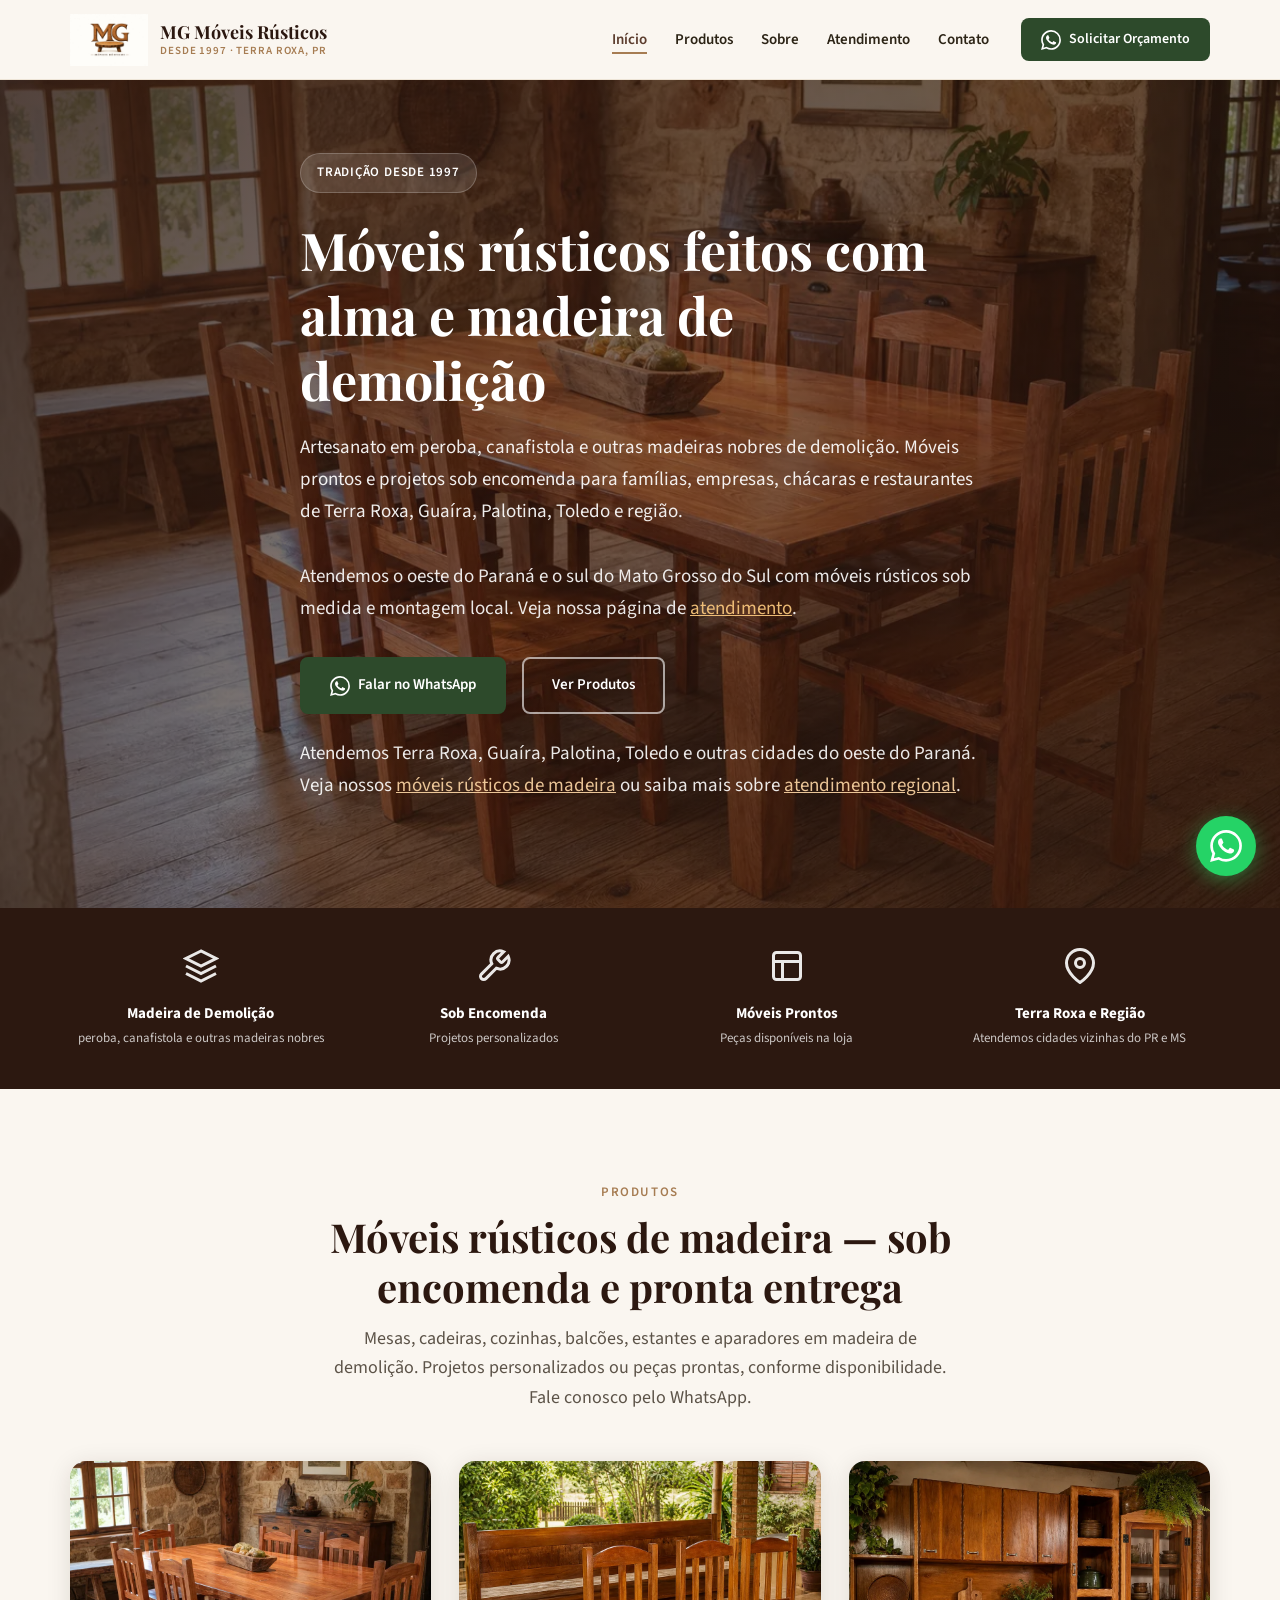
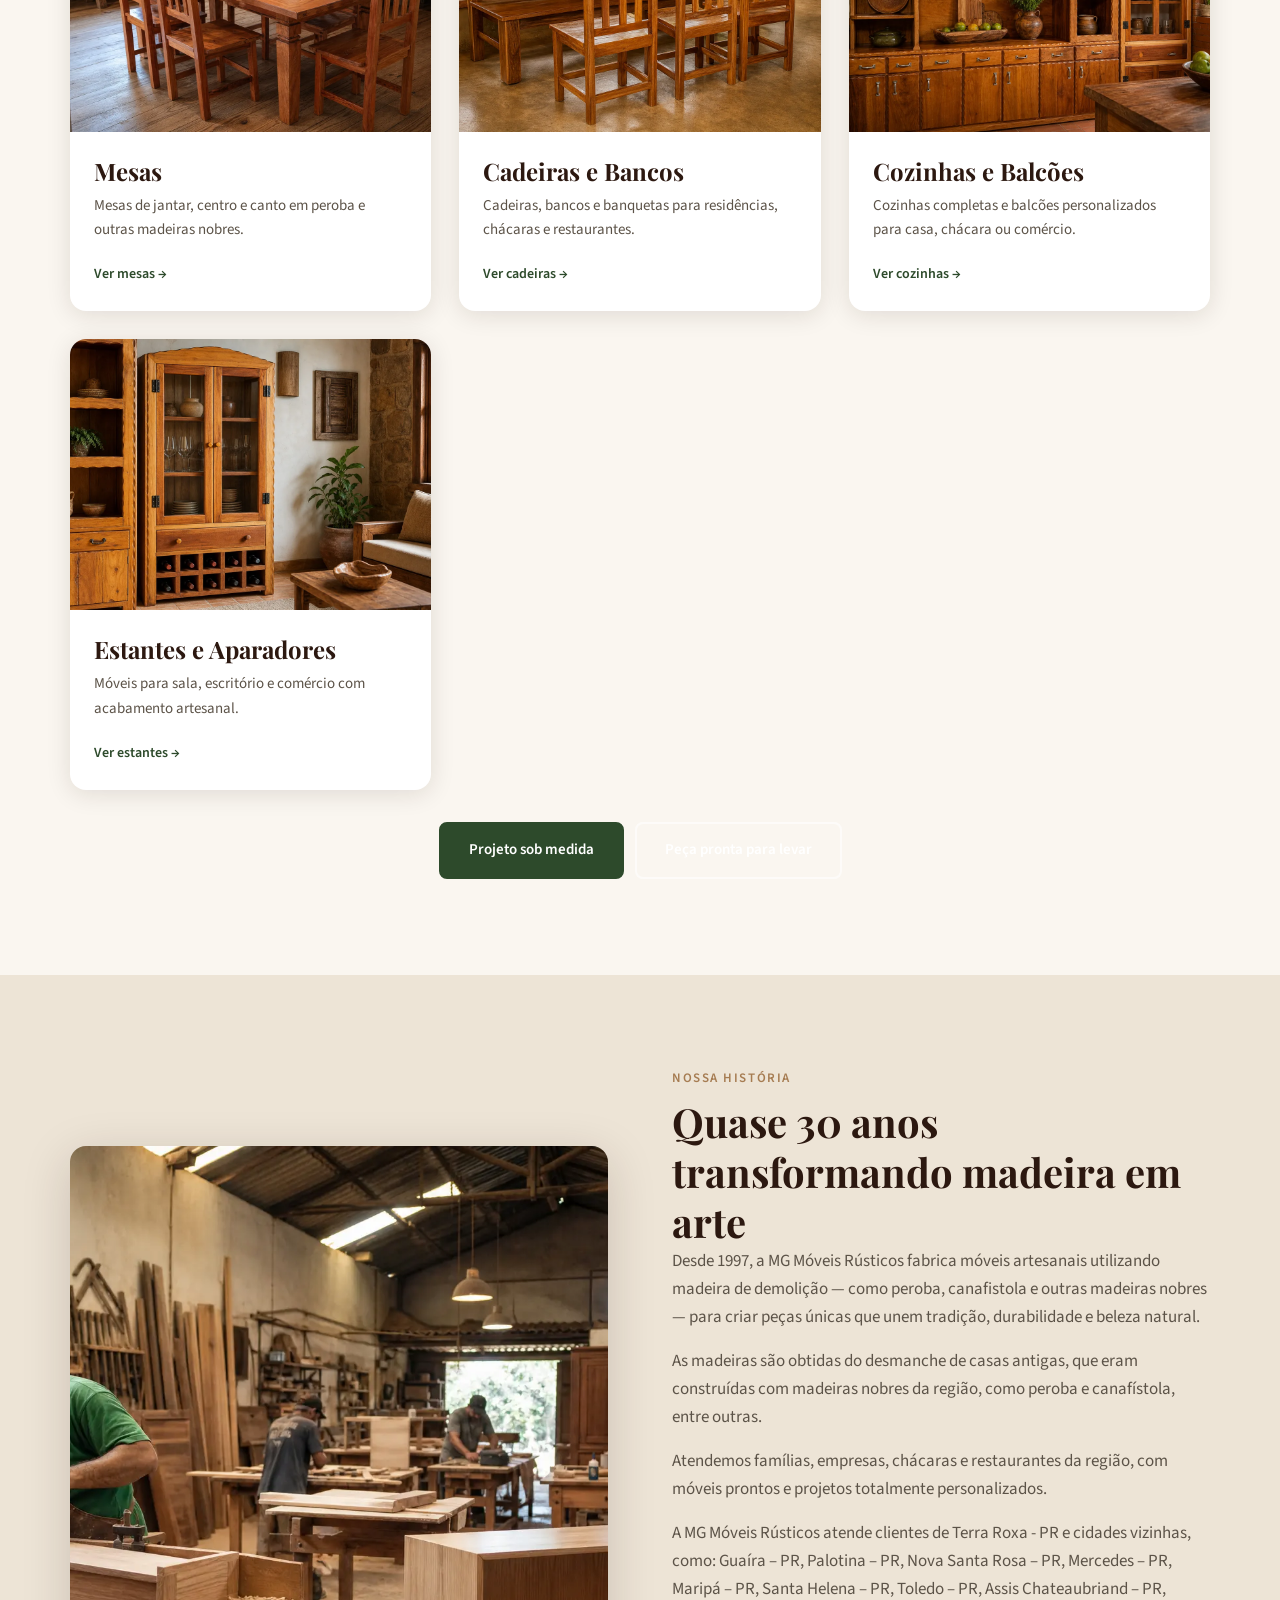
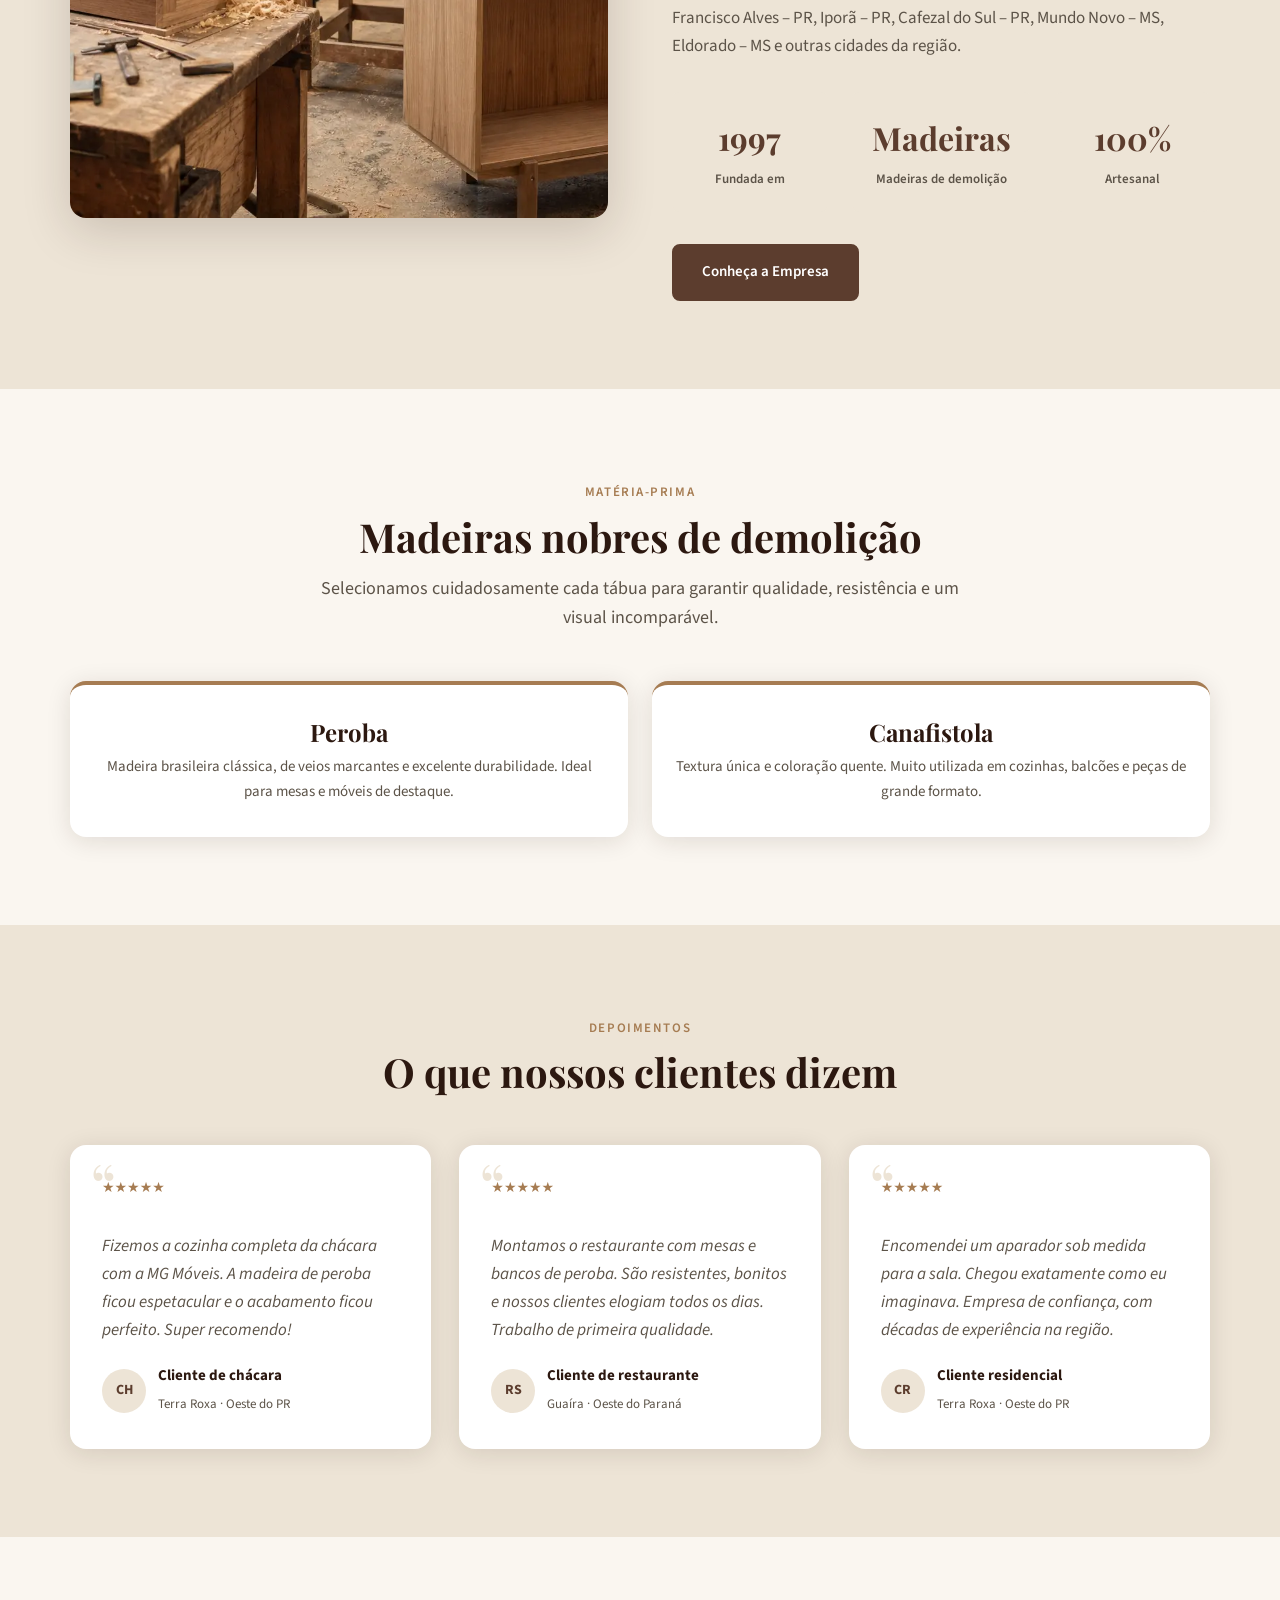
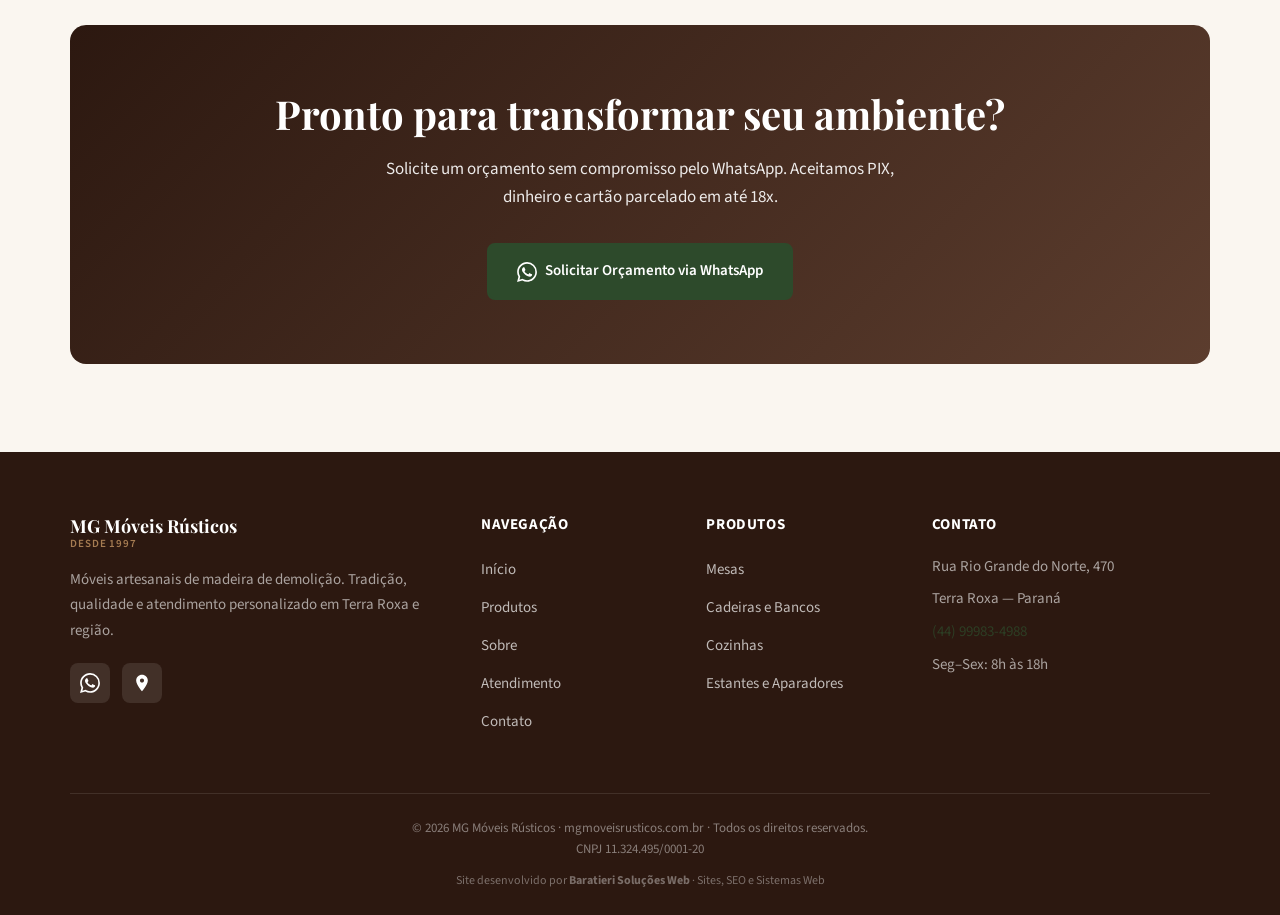
==== commit 59d2b4a2: "Adiciona credito do desenvolvedor, relatorio de entrega e remove imagens nao utilizadas. Co-authored" ====
--- a/index.html
+++ b/index.html
@@ -456,8 +456,7 @@
         <p>&copy; <span id="current-year">2026</span> MG Móveis Rústicos · mgmoveisrusticos.com.br · Todos os direitos
           reservados.</p>
         <p>CNPJ 11.324.495/0001-20</p>
-
-      </div>
+        <p class="footer-credit">Site desenvolvido por <strong>Baratieri Soluções Web</strong> · Sites, SEO e Sistemas Web</p>
     </div>
   </footer>
 
--- a/css/style.css
+++ b/css/style.css
@@ -1193,6 +1193,12 @@
   opacity: 0.55;
 }
 
+.footer-credit {
+  margin-top: 0.65rem;
+  font-size: 0.75rem;
+  opacity: 0.85;
+}
+
 /* WhatsApp float */
 .whatsapp-float {
   position: fixed;
